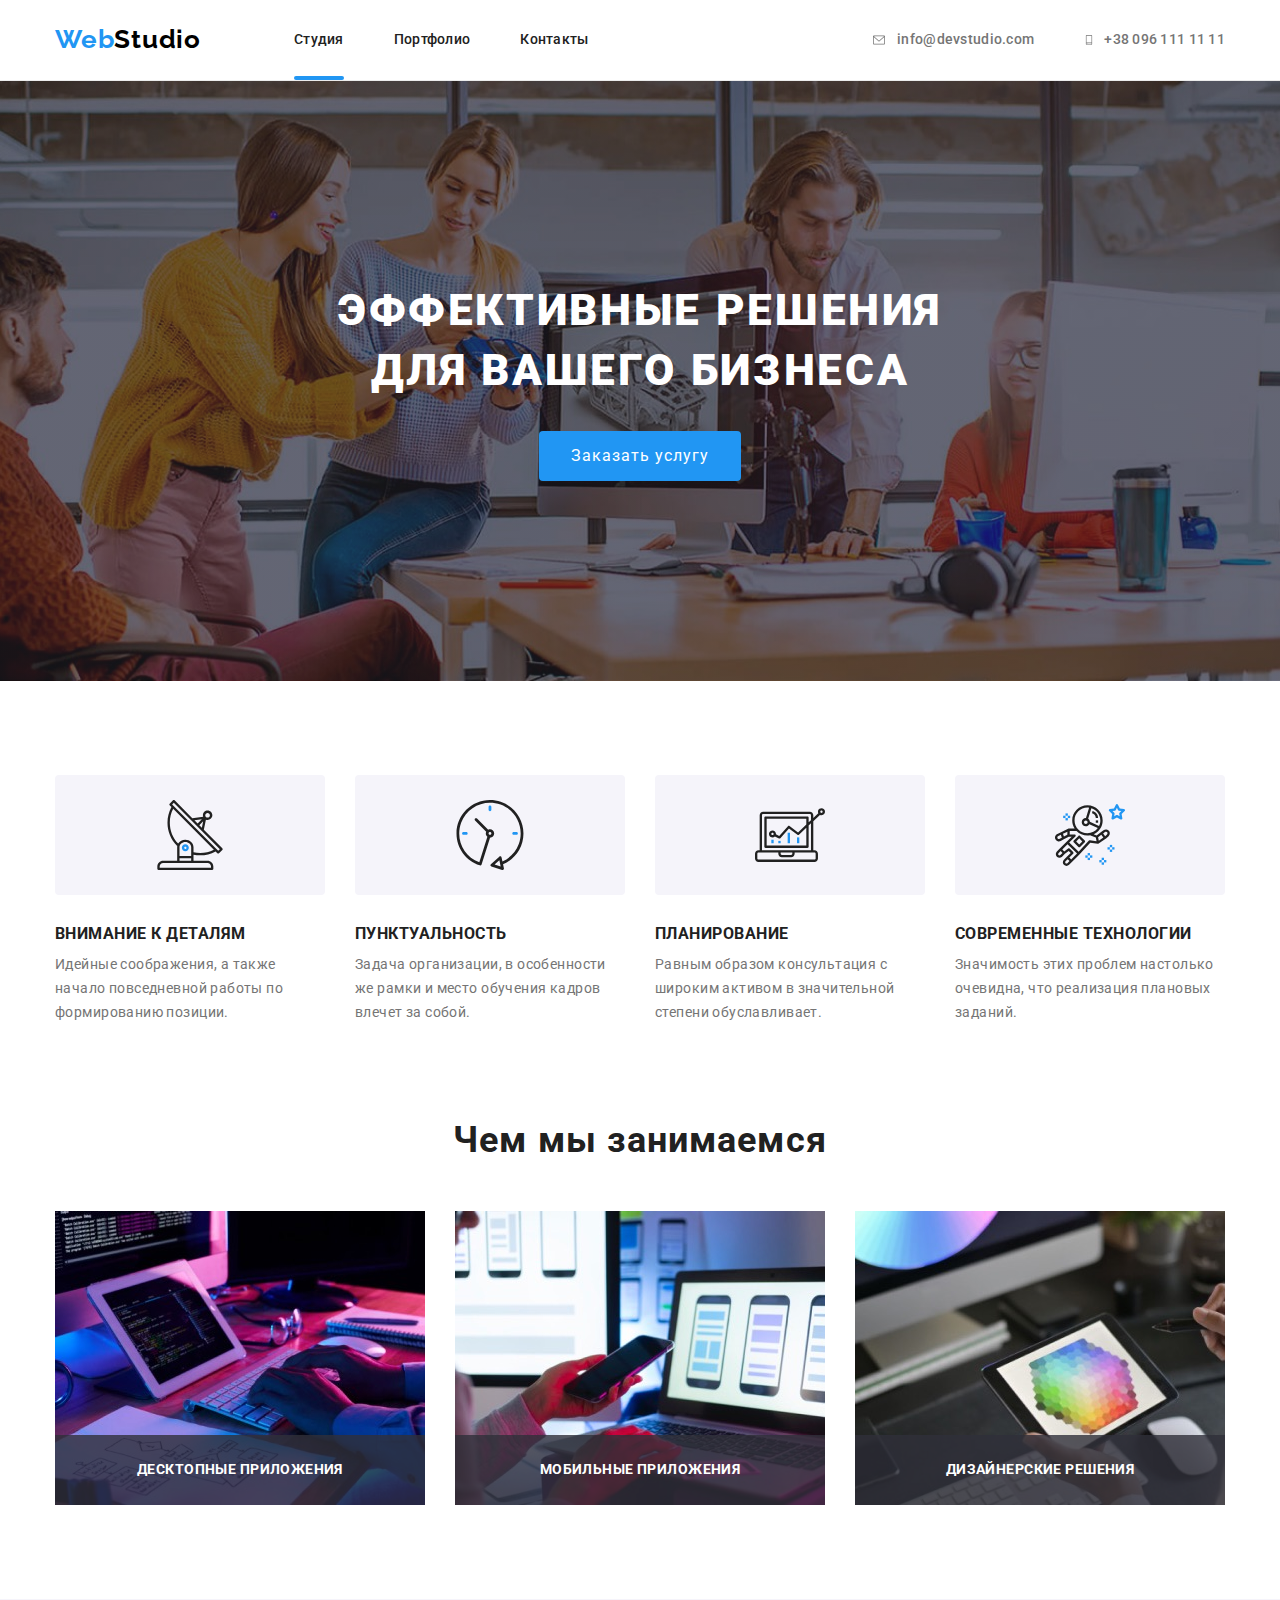
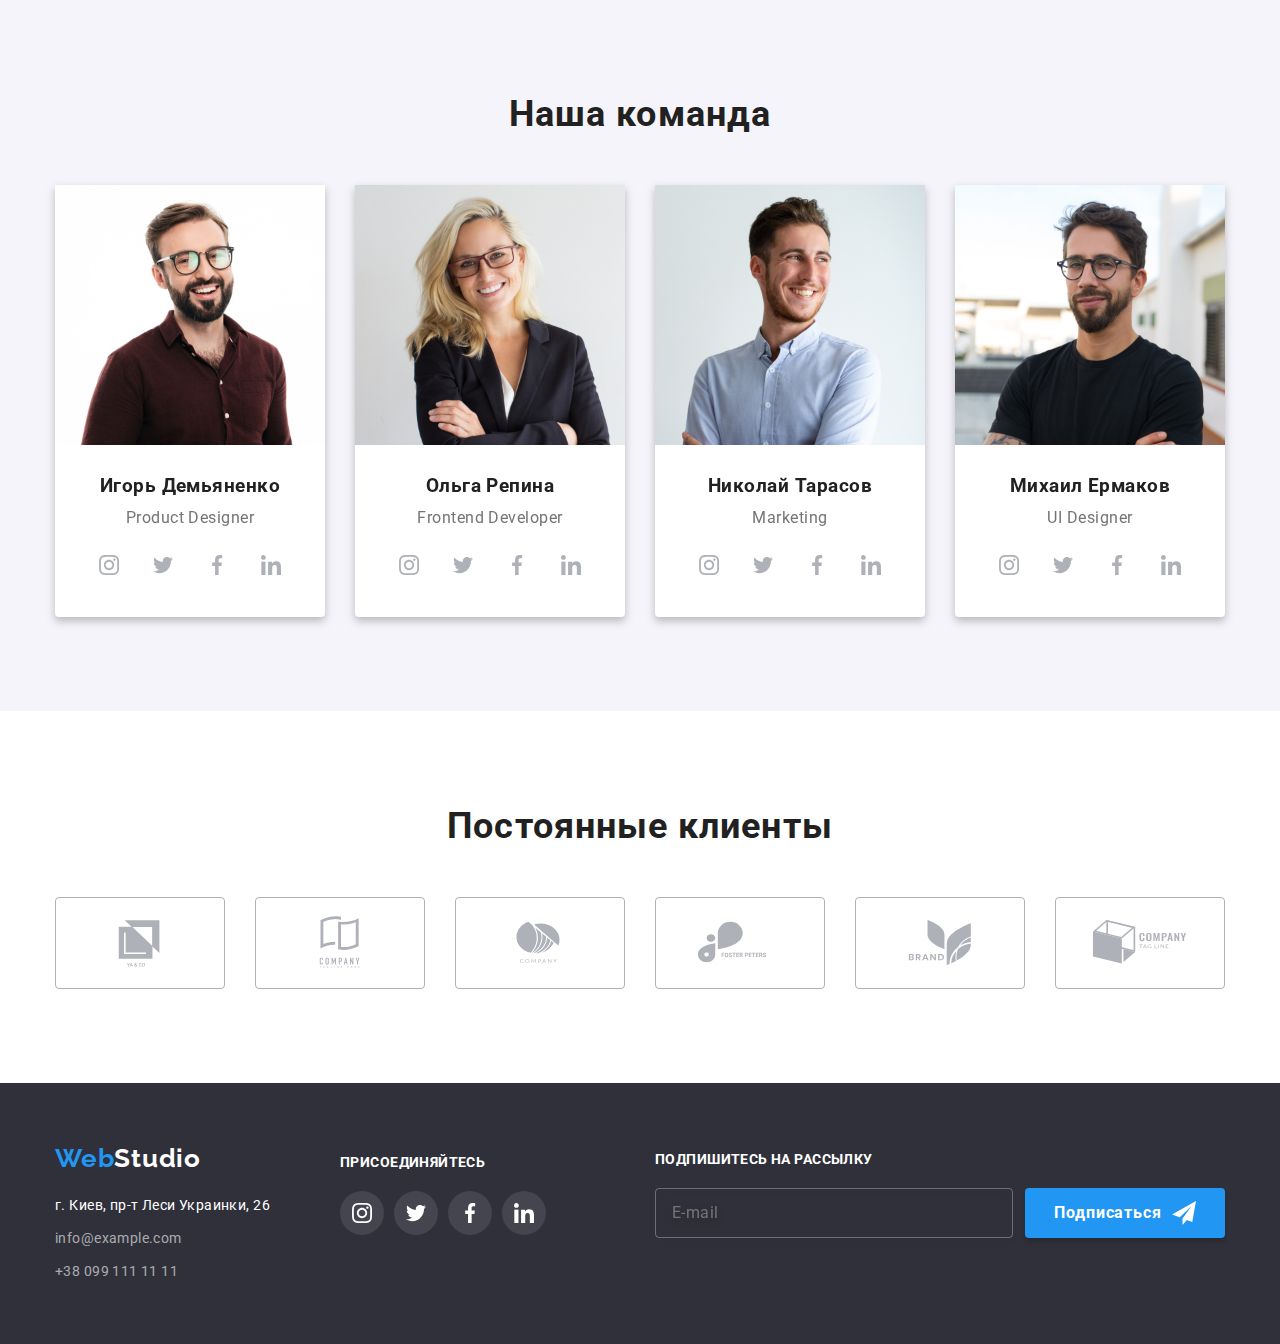
==== main.html @ 67199b49 "Duplicated pages to main" ====
<!DOCTYPE html>
<html lang="ru">
<head>
    <meta charset="UTF-8">
    <meta http-equiv="X-UA-Compatible" content="IE=edge">
    <meta name="viewport" content="width=device-width, initial-scale=1.0">
    <title>Студия WebStudio</title>
        <link rel="preconnect" href="https://fonts.googleapis.com">
        <link rel="preconnect" href="https://fonts.gstatic.com" crossorigin>
        <link href="https://fonts.googleapis.com/css2?family=Raleway:wght@700&family=Roboto:wght@400;500;700;900&display=swap"
                rel="stylesheet">
        <link rel="stylesheet" href="https://cdnjs.cloudflare.com/ajax/libs/modern-normalize/1.1.0/modern-normalize.min.css">
        <link rel="stylesheet" href="./css/main.css">
</head>

<body>


<header class="header">
        <div class="container">
                <div class="row-items">
                        <nav class="row-items">
                                <a class="logo link" href="./index.html">Web<span class="logo-studio">Studio</span></a>
                                <ul class="list row-items">
                                        <li class="header-list"><a class="header-item navigation current-page" href="./index.html">Студия</a></li>
                                        <li class="header-list"><a class="header-item navigation" href="./portfolio.html">Портфолио</a></li>
                                        <li class="header-list"><a class="header-item navigation" href="./contacts">Контакты</a></li>
                                </ul>
                        </nav>

                                <ul class="list row-items header-contacts">
                                        <li class="header-list"><a class="header-item contacts" href="mailto:info@devstudio.com"><svg width="16" height="12" class="icon header-icon">
                                                <use href="./images/icons.svg#icon-email"></use>
                                        </svg>info@devstudio.com</a></li> 
                                        <li class="header-list"><a class="header-item contacts" href="tel:+380961111111"><svg width="10" height="16" class="icon header-icon"><use href="./images/icons.svg#icon-phone"></use></svg>+38 096 111 11 11</a> </li>
                                </ul>
                </div>
        </div>
</header>


<main>

<!--Блок герой-->
        <section class="hero">
        <div class="container">
        <h1 class="hero-headline">ЭФФЕКТИВНЫЕ РЕШЕНИЯ <br> ДЛЯ ВАШЕГО БИЗНЕСА</h1>
        <button class="btn-hero" type="button" data-modal-open>Заказать услугу</button>
        </div>
        </section>


<!--Особенности-->
        <section class="section services">
                <div class="container">
                        <ul class="list row-items advantage-position">
                                <li class="advantage-list">
                                        <div class="advantage-icon"><svg width="70" height="70">
                                                <use href="./images/icons.svg#icon-benefit1"></use>
                                        </svg></div>
                                        <h3 class="advantage-title">ВНИМАНИЕ К ДЕТАЛЯМ</h3>
                                        <p>Идейные соображения, а также начало повседневной работы по формированию позиции.</p>
                                        
                                </li>
                                <li class="advantage-list">
                                        <div class="advantage-icon"><svg width="70" height="70">
                                                <use href="./images/icons.svg#icon-benefit2"></use>
                                        </svg></div>
                                        <h3 class="advantage-title">ПУНКТУАЛЬНОСТЬ</h3>
                                        <p>Задача организации, в особенности же рамки и место обучения кадров влечет за собой.</p>
                                </li>
                                <li class="advantage-list">
                                        <div class="advantage-icon"><svg width="70" height="70">
                                                <use href="./images/icons.svg#icon-benefit3"></use>
                                        </svg></div>
                                        <h3 class="advantage-title">ПЛАНИРОВАНИЕ</h3>
                                        <p>Равным образом консультация с широким активом в значительной степени обуславливает.</p>
                                </li>
                                <li class="advantage-list">
                                        <div class="advantage-icon"><svg width="70" height="70">
                                                <use href="./images/icons.svg#icon-benefit4"></use>
                                        </svg></div>
                                        <h3 class="advantage-title">СОВРЕМЕННЫЕ ТЕХНОЛОГИИ</h3>
                                        <p>Значимость этих проблем настолько очевидна, что реализация плановых заданий.</p>
                                </li>
                        </ul>
                </div>
        </section>



<!--Чем мы занимаемся-->
        <section class="section-services">
                <div class="container">
                <h2 class="section-title">Чем мы занимаемся</h2> 
                <ul class="list row-items">
                        <li class="services-list"><a href=""><img src="./images/box1.jpg" alt="Создание верстки" width="370" class="image"><p class="service-name">Десктопные приложения</p></a></li>
                        <li class="services-list"><a href=""><img src="./images/box2.jpg" alt="Разработка мобильной версии" width="370" class="image"><p class="service-name">Мобильные приложения</p></a></li>
                        <li class="services-list"><a href=""><img src="./images/box3.jpg" alt="Дизайн макетов" width="370" class="image"><p class="service-name">Дизайнерские решения</p></a></li>
                </ul>
                </div>
        </section>


<!--Наша команда-->
        <section class="section section-team">
        <div class="container">
            <h2 class="section-title">Наша команда</h2>
                <ul class="list row-items team-list">
                        <li class="team-member team-card">
                        <img src="./images/img3.jpg" alt="Фото Игорь Демьяненко" width="270" height="260" class="image">
                        <div class="team-description">
                        <h3 class="team-name">Игорь Демьяненко</h3>
                        <p lang="en" class="team-position">Product Designer</p>
                        <ul class="row-items sm-list">
                                <li class="list sm-item"><a href="" class="social-media"> <svg class="icon" width="20" height="20"><use href="./images/icons.svg#icon-instagram"></use></svg></a></li>
                                <li class="list sm-item"><a href="" class="social-media"> <svg class="icon" width="20" height="20"><use href="./images/icons.svg#icon-twitter"></use></svg></a></li>
                                <li class="list sm-item"><a href="" class="social-media"> <svg class="icon" width="20" height="20"><use href="./images/icons.svg#icon-facebook"></use></svg></a></li>
                                <li class="list sm-item"><a href="" class="social-media"> <svg class="icon" width="20" height="20"><use href="./images/icons.svg#icon-linkedin"></use></svg></a></li>
                        </ul>
                        </div>
                        </li>

                        <li class="team-member team-card">
                        <img src="./images/img2.jpg" alt="Фото Ольга Репина" width="270" height="260" class="image">
                        <div class="team-description">
                        <h3 class="team-name">Ольга Репина</h3>
                        <p lang="en" class="team-position">Frontend Developer</p>
                                                <ul class="row-items sm-list">
                                                        <li class="list sm-item"><a href="" class="social-media"> <svg class="icon" width="20" height="20">
                                                                                <use href="./images/icons.svg#icon-instagram"></use>
                                                                        </svg></a></li>
                                                        <li class="list sm-item"><a href="" class="social-media"> <svg class="icon" width="20" height="20">
                                                                                <use href="./images/icons.svg#icon-twitter"></use>
                                                                        </svg></a></li>
                                                        <li class="list sm-item"><a href="" class="social-media"> <svg class="icon" width="20" height="20">
                                                                                <use href="./images/icons.svg#icon-facebook"></use>
                                                                        </svg></a></li>
                                                        <li class="list sm-item"><a href="" class="social-media"> <svg class="icon" width="20" height="20">
                                                                                <use href="./images/icons.svg#icon-linkedin"></use>
                                                                        </svg></a></li>
                                                </ul>
                        </div>
                        </li>

                        <li class="team-member team-card">
                        <img src="./images/img1.jpg" alt="Фото Николай Тарасов" width="270" height="260" class="image">
                        <div class="team-description">
                        <h3 class="team-name">Николай Тарасов</h3>
                        <p lang="en" class="team-position">Marketing</p>
                        <ul class="row-items sm-list">
                                <li class="list sm-item"><a href="" class="social-media"> <svg class="icon" width="20" height="20"><use href="./images/icons.svg#icon-instagram"></use></svg></a></li>
                                <li class="list sm-item"><a href="" class="social-media"> <svg class="icon" width="20" height="20"><use href="./images/icons.svg#icon-twitter"></use></svg></a></li>
                                <li class="list sm-item"><a href="" class="social-media"> <svg class="icon" width="20" height="20"><use href="./images/icons.svg#icon-facebook"></use></svg></a></li>
                                <li class="list sm-item"><a href="" class="social-media"> <svg class="icon" width="20" height="20"><use href="./images/icons.svg#icon-linkedin"></use></svg></a></li>
                        </ul>
                        </div>
                        </li>
                        
                        <li class="team-member team-card">
                        <img src="./images/img.jpg" alt="Фото Михаил Ермаков" width="270" height="260" class="image">
                        <div class="team-description">
                        <h3 class="team-name">Михаил Ермаков</h3>
                        <p lang="en" class="team-position">UI Designer</p>
                                <ul class="row-items sm-list">
                                <li class="list sm-item"><a href="" class="social-media"> <svg class="icon" width="20" height="20"><use href="./images/icons.svg#icon-instagram"></use></svg></a></li>
                                <li class="list sm-item"><a href="" class="social-media"> <svg class="icon" width="20" height="20"><use href="./images/icons.svg#icon-twitter"></use></svg></a></li>
                                <li class="list sm-item"><a href="" class="social-media"> <svg class="icon" width="20" height="20"><use href="./images/icons.svg#icon-facebook"></use></svg></a></li>
                                <li class="list sm-item"><a href="" class="social-media"> <svg class="icon" width="20" height="20"><use href="./images/icons.svg#icon-linkedin"></use></svg></a></li>
                        </ul>
                        </div>
                        </li>
                </ul>
        </div>
        </section>

        <!--Клиенты-->
        <section class="section">
                <div class="container">
                        <h2 class="section-title">Постоянные клиенты</h2>
                        <ul class="list row-items">
                                <li class="clients-margins"><a href="" class="client-list"><svg width="106" height="60" class="icon"><use href="./images/icons.svg#icon-client1"></use></svg></a></li>
                                <li class="clients-margins"><a href="" class="client-list"><svg width="106" height="60" class="icon"><use href="./images/icons.svg#icon-client2"></use></svg></a></li>
                                <li class="clients-margins"><a href="" class="client-list"><svg width="106" height="60" class="icon"><use href="./images/icons.svg#icon-client3"></use></svg></a></li>
                                <li class="clients-margins"><a href="" class="client-list"><svg width="106" height="60" class="icon"><use href="./images/icons.svg#icon-client4"></use></svg></a></li>
                                <li class="clients-margins"><a href="" class="client-list"><svg width="106" height="60" class="icon"><use href="./images/icons.svg#icon-client5"></use></svg></a></li>
                                <li class="clients-margins"><a href="" class="client-list"><svg width="106" height="60" class="icon"><use href="./images/icons.svg#icon-client6"></use></svg></a></li>
                        </ul>

        </section>

</main>


        <footer class="footer">
                <div class="container row-items-footer">
                        <div>
                        <a class="logo-footer link" href="./index.html">Web<span class="studio-footer">Studio</span></a>
                        <address>
                                <ul class="list">
                                        <li class="footer-list"><a class="address-street" href="https://goo.gl/maps/aRRkFb3PzJFJw8Fk9" target="_blank">г. Киев, пр-т Леси Украинки, 26</a></li>
                                        <li class="footer-list"><a class="address-contacts link" href="mailto:info@devstudio.com">info@example.com</a></li>
                                        <li class="footer-list"><a class="address-contacts link" href="tel:+380961111111">+38 099 111 11 11</a></li>
                                </ul>
                        </address>
                        </div>
                
                        <div class="studio-social-media">
                                <h3 class="call-to-action">присоединяйтесь</h3>
                                        <ul class="row-items sm-list">
                                                <li class="list sm-item"><a href="" class="social-media-footer"> <svg class="icon" width="20" height="20">
                                                                        <use href="./images/icons.svg#icon-instagram"></use>
                                                                </svg></a></li>
                                                <li class="list sm-item"><a href="" class="social-media-footer"> <svg class="icon" width="20" height="20">
                                                                        <use href="./images/icons.svg#icon-twitter"></use>
                                                                </svg></a></li>
                                                <li class="list sm-item"><a href="" class="social-media-footer"> <svg class="icon" width="20" height="20">
                                                                        <use href="./images/icons.svg#icon-facebook"></use>
                                                                </svg></a></li>
                                                <li class="list sm-item"><a href="" class="social-media-footer"> <svg class="icon" width="20" height="20">
                                                                        <use href="./images/icons.svg#icon-linkedin"></use>
                                                                </svg></a></li>
                                        </ul>
                        </div>
                        
                        <div class="footer-list footer-input">
                                <label for="subscribtion" class="call-to-action">Подпишитесь на рассылку</label>
                                        <div class="row-items">
                                                <form class="footer-form">
                                                <input type="email" name="subscription" class="email-input" placeholder="E-mail">
                                                <button type="submit" class="btn-submission">Подписаться<svg width="24" height="24" class="btn-icon"><use href="./images/icons.svg#icon-send"></use></svg></button>
                                                </form>
                                        </div>
                        </div>
                </div>
        </footer>
        <div class="backdrop is-hidden" data-modal>
                <div class="modal">
                        <button type="button" class="close-btn" data-modal-close><svg width="11" height="11" class="cross"><use href="./images/icons.svg#icon-cross"></use></svg></button>
                        <p class="form-label">Оставьте свои данные, мы вам перезвоним</p>
                        <form action="">
                                
                                <div class="input-wrap">
                                        <label for="name">Имя</label>
                                        <input type="text" name="name" maxlength="20" class="input-layout">
                                        <svg width="18" height="18" class="input-icon">
                                        <use href="./images/icons.svg#icon-profile"></use>
                                        </svg>
                                </div>
                                
                                <div class="input-wrap">
                                        <label for="tel">Телефон</label>
                                        <input type="tel" name="tel" class="input-layout">
                                        <svg width="18" height="18" class="input-icon">
                                        <use href="./images/icons.svg#icon-tel"></use>
                                        </svg>
                                </div>

                                
                                <div class="input-wrap">
                                        <label for="email">Почта</label>
                                        <input type="email" name="email" class="input-layout">
                                        <svg width="18" height="18" class="input-icon">
                                        <use href="./images/icons.svg#icon-email-form"></use>
                                        </svg>
                                </div>
                                <div class="textarea-position">
                                <label for="comment">Комментарий</label>
                                <textarea name="comment" id="" placeholder="Введите текст" class="textarea-layout"></textarea>
                                </div>
                                <input type="checkbox" name="policy" id="policy" class="input-check hidden">
                                <label for="policy" class="policy-text"><span class="policy-check"><svg width="11" height="8">
                                        <use href="./images/icons.svg#icon-confirm"></use>
                                </svg></span> Соглашаюсь с рассылкой и принимаю <a href="" class="policy-link">Условия договора</a></label>
                                <button type="submit" class="btn-submission btn-margins">Отправить</button>
                        </form>
                
                </div>
        </div>

<script src="./js/modal.js"></script>
</body>
</html>
---- css/main.css ----
:root {
    --brand-color: #2196f3;
    --text-main: #757575;
    --section-background: #2f303a;
    --section-extra: #f5f4fa;
    --text-important: #212121;
    --brand-header: #000000;
    --elements-white: #ffffff;
    --icon-default: #afb1b8;
  }
  
  h1,
  h2,
  h3,
  h4,
  h5,
  h6,
  ul,
  p {
    margin: 0;
    padding: 0;
  }
  
  body {
    font-family: "Roboto", "Helvetica Neue", "Verdana", "Tahoma", sans-serif;
    color: var(--text-main);
    font-size: 14px;
    line-height: 1.71;
    letter-spacing: 0.03em;
    background: var(--elements-white);
  }
  
  .container {
    max-width: 1200px;
    margin-left: auto;
    margin-right: auto;
    padding-left: 15px;
    padding-right: 15px;
  }
  
  .link {
    display: block;
    text-decoration: none;
    transition-property: box-shadow;
    transition-duration: 250ms;
    transition-timing-function: cubic-bezier(0.4, 0, 0.2, 1);
  }
  
  .list {
    list-style: none;
  }
  
  .row-items {
    display: flex;
    flex-wrap: wrap;
    align-items: center;
  }
  
  .section {
    padding-top: 94px;
    padding-bottom: 94px;
  }
  
  /* header */
  
  .header {
    border-bottom: #ececec solid 1px;
  }
  
  .header-contacts {
    margin-left: auto;
  }
  
  .contacts-icon {
    display: flex;
    background-color: #2196f3;
    align-items: center;
    justify-content: center;
  }
  
  /*logo*/
  
  .logo {
    font-family: "Raleway";
    font-weight: 700;
    font-size: 26px;
    line-height: 1.2;
    letter-spacing: 0.03em;
    color: var(--brand-color);
  }
  
  .logo-studio {
    color: var(--brand-header);
  }
  
  /*header navigation*/
  
  .header-list {
    margin-right: 50px;
  }
  
  .header-list:last-child {
    margin-right: 0px;
  }
  
  .header-list:first-child {
    margin-left: 93px;
  }
  
  .header-item {
    padding-top: 32px;
    padding-bottom: 32px;
    display: flex;
    align-items: center;
    justify-content: center;
    font-weight: 500;
    line-height: 1.14;
    letter-spacing: 0.02em;
    text-decoration: none;
    position: relative;
    transition-property: color;
    transition-duration: 250ms;
    transition-timing-function: cubic-bezier(0.4, 0, 0.2, 1);
  }
  
  .current-page::after {
    content: "";
    width: 100%;
    height: 4px;
    background-color: var(--brand-color);
    border-radius: 2px;
    position: absolute;
    bottom: 0;
  }
  
  .header-icon {
    margin-right: 10px;
  }
  
  .navigation {
    color: var(--text-important);
  }
  
  .contacts {
    color: var(--text-main);
  }
  
  .header-item:hover,
  .header-item:focus,
  .address-street:focus,
  .address-street:hover,
  .address-contacts:focus,
  .address-contacts:hover {
    color: var(--brand-color);
  }
  
  /* hero */
  
  .hero {
    padding-top: 200px;
    padding-bottom: 200px;
    background: var(--section-background);
    background-image: linear-gradient(
        rgba(47, 48, 58, 0.4),
        rgba(47, 48, 58, 0.4)
      ),
      url(../images/hero-background.jpg);
    background-repeat: no-repeat;
    background-position: center;
    background-size: cover;
  }
  
  .hero-headline {
    font-weight: 900;
    font-size: 44px;
    line-height: 1.36;
    letter-spacing: 0.06em;
    text-transform: uppercase;
    color: var(--elements-white);
    text-align: center;
  }
  
  .btn-hero {
    display: block;
  
    margin-top: 30px;
    margin-left: auto;
    margin-right: auto;
    padding: 10px 32px;
  
    font-family: inherit;
    font-weight: 700px;
    font-size: 16px;
    line-height: 1.87;
    letter-spacing: 0.06em;
    color: var(--elements-white);
    background: var(--brand-color);
    border: transparent;
    border-radius: 4px;
    cursor: pointer;
  }
  
  /*section 1 */
  
  .advantage-title {
    margin-bottom: 10px;
  
    font-weight: 700px;
    line-height: 1.14;
    letter-spacing: 0.03em;
    text-transform: uppercase;
    color: var(--text-important);
  }
  
  .advantage-list {
    max-width: 270px;
    margin-right: 30px;
  }
  
  .advantage-list:last-child {
    margin-right: 0;
  }
  
  .advantage-icon {
    display: flex;
    margin-bottom: 30px;
    align-items: center;
    justify-content: center;
    width: 270px;
    height: 120px;
    background-color: var(--section-extra);
    border-radius: 4px;
  }
  
  /*sections services & team */
  
  .section-services {
    padding-bottom: 94px;
  }
  
  .section-title {
    margin-bottom: 50px;
  
    font-weight: 700px;
    font-size: 36px;
    line-height: 1.17;
    text-align: center;
    letter-spacing: 0.03em;
    color: var(--text-important);
  }
  
  .services-list {
    margin-right: 30px;
    position: relative;
  }
  
  .services-list:last-child {
    margin-right: 0;
  }
  
  .section-team {
    background: var(--section-extra);
  }
  
  .team-card {
    max-width: 270px;
    background: var(--elements-white);
    padding-bottom: 30px;
    border-radius: 0px 0px 4px 4px;
  
    filter: drop-shadow(0px 4px 4px rgba(0, 0, 0, 0.25));
  }
  
  .team-list {
    font-size: 16px;
    line-height: 1.19;
    text-align: center;
    letter-spacing: 0.03em;
  }
  
  .team-member {
    margin-right: 30px;
  }
  
  .team-member:last-child {
    margin-right: 0;
  }
  
  .team-name {
    margin-bottom: 10px;
  
    font-weight: 500px;
    color: var(--text-important);
  }
  
  .team-description {
    padding-top: 30px;
  }
  
  .team-position {
    margin-bottom: 16px;
  }
  
  .sm-list {
    display: flex;
    justify-content: center;
  }
  
  .sm-item {
    margin-right: 10px;
  }
  
  .sm-item:last-child {
    margin-right: 0;
  }
  
  .social-media {
    display: flex;
    width: 44px;
    height: 44px;
    background-color: transparent;
    border-radius: 50%;
    align-items: center;
    justify-content: center;
    color: var(--icon-default);
    transition-property: background-color;
    transition-duration: 250ms;
    transition-timing-function: cubic-bezier(0.4, 0, 0.2, 1);
  }
  
  .social-media-footer {
    display: flex;
    width: 44px;
    height: 44px;
    background-color: rgba(255, 255, 255, 0.1);
    border-radius: 50%;
    align-items: center;
    justify-content: center;
    color: var(--elements-white);
    transition-property: background-color;
    transition-duration: 250ms;
    transition-timing-function: cubic-bezier(0.4, 0, 0.2, 1);
  }
  
  .icon {
    fill: currentColor;
  }
  
  .social-media:hover,
  .social-media:focus,
  .social-media-footer:hover,
  .social-media-footer:focus {
    background: var(--brand-color);
    color: var(--elements-white);
  }
  
  .clients-margins {
    margin-right: 30px;
  }
  
  .client-list {
    display: flex;
    align-items: center;
    justify-content: center;
    width: 170px;
    height: 92px;
    color: var(--icon-default);
    background-color: var(--elements-white);
    border: 1px solid var(--icon-default);
    box-sizing: border-box;
    border-radius: 4px;
    transition-property: color border filter;
    transition-duration: 250ms;
    transition-timing-function: cubic-bezier(0.4, 0, 0.2, 1);
  }
  
  .clients-margins:last-child {
    margin-right: 0;
  }
  
  .client-list:hover,
  .client-list:focus {
    color: var(--brand-color);
    border: 1px solid var(--brand-color);
    filter: drop-shadow(0px 4px 4px rgba(0, 0, 0, 0.25));
  }
  
  /*address*/
  
  .footer {
    background: var(--section-background);
    padding-top: 60px;
    padding-bottom: 60px;
  }
  
  .logo-footer {
    margin-bottom: 20px;
  
    font-family: "Raleway";
    font-weight: 700;
    font-size: 26px;
    line-height: 1.2;
    letter-spacing: 0.03em;
    color: var(--brand-color);
  
    margin-bottom: 20px;
  }
  
  .studio-footer {
    color: var(--elements-white);
  }
  
  .footer-list {
    margin-top: 9px;
  }
  
  .footer-list:first-child {
    margin-top: 0;
  }
  
  .address-street {
    color: var(--elements-white);
    line-height: 1.71;
    letter-spacing: 0.03em;
    text-decoration: inherit;
    font-style: normal;
    transition-property: color;
    transition-duration: 250ms;
    transition-timing-function: cubic-bezier(0.4, 0, 0.2, 1);
  }
  
  .address-contacts {
    line-height: 1.71;
    letter-spacing: 0.03em;
    color: rgba(255, 255, 255, 0.6);
    font-style: normal;
    transition-property: color;
    transition-duration: 250ms;
    transition-timing-function: cubic-bezier(0.4, 0, 0.2, 1);
  }
  
  .call-to-action {
    font-weight: bold;
    font-size: 14px;
    line-height: 1.14;
    letter-spacing: 0.03em;
    text-transform: uppercase;
    color: #ffffff;
    margin-bottom: 20px;
    display: block;
  }
  
  .studio-social-media {
    margin-left: 70px;
    margin-top: 12px;
  }
  
  .row-items-footer {
    display: flex;
    align-items: flex-start;
  }
  
  .footer-form {
    display: flex;
  }
  
  .footer-input {
    margin-left: auto;
  }
  
  .email-input {
    display: inline-block;
    width: 358px;
    height: 50px;
    margin-right: 12px;
  
    background-color: transparent;
    border: 1px solid rgba(255, 255, 255, 0.3);
    box-sizing: border-box;
    filter: drop-shadow(0px 4px 4px rgba(0, 0, 0, 0.15));
    border-radius: 4px;
    padding-top: 15px;
    padding-bottom: 15px;
    padding-left: 16px;
    font-size: 16px;
    line-height: 1.25;
    letter-spacing: 0.03em;
    color: rgba(255, 255, 255, 0.6);
    outline: none;
  }
  
  .btn-submission {
    display: flex;
    align-items: center;
    justify-content: center;
    width: 200px;
    height: 50px;
  
    font-family: inherit;
    font-weight: 700;
    font-size: 16px;
    line-height: 1.87;
    letter-spacing: 0.06em;
    color: var(--elements-white);
    background: var(--brand-color);
    border: transparent;
    border-radius: 4px;
    cursor: pointer;
    box-shadow: 0px 4px 4px rgba(0, 0, 0, 0.15);
  }
  
  .btn-icon {
    margin-left: 10px;
  }
  
  /*portfolio page*/
  
  .hidden {
    position: absolute;
    clip: rect(0 0 0 0);
    width: 1px;
    height: 1px;
    margin: -1px;
    border: 0;
    padding: 0;
    overflow: hidden;
  }
  
  /*filters*/
  
  .filter {
    padding: 6px 22px;
  
    font-weight: 500;
    font-size: 16px;
    line-height: 1.62;
    text-align: center;
    letter-spacing: 0.03em;
    color: var(--text-important);
    background: var(--section-extra);
    cursor: pointer;
    border: transparent;
    border-radius: 4px;
  
    transition-property: background-color color;
    transition-duration: 250ms;
    transition-timing-function: cubic-bezier(0.4, 0, 0.2, 1);
  }
  
  .filter:hover,
  .filter:focus {
    color: var(--elements-white);
    background: var(--brand-color);
    box-shadow: 0px 3px 1px rgba(0, 0, 0, 0.1), 0px 1px 2px rgba(0, 0, 0, 0.08),
      0px 2px 2px rgba(0, 0, 0, 0.12);
    transition-property: box-shadow;
    transition-duration: 250ms;
    transition-timing-function: cubic-bezier(0.4, 0, 0.2, 1);
  }
  
  .filter-list {
    margin-right: 6px;
  }
  
  .filter-list:last-child {
    margin-right: 0;
  }
  
  .filter-position {
    justify-content: center;
    margin-bottom: 34px;
  }
  
  /*projects list*/
  
  .project-card {
    width: 370px;
    margin-right: 30px;
    margin-top: 30px;
  }
  
  .shadow-effect-portfolio:hover,
  .shadow-effect-portfolio:focus {
    box-shadow: 0px 1px 1px rgba(0, 0, 0, 0.12), 0px 4px 4px rgba(0, 0, 0, 0.06),
      1px 4px 6px rgba(0, 0, 0, 0.16);
  }
  
  .link:hover .project-brief,
  .link:focus .project-brief {
    transform: translateY(0);
    transition-property: transform;
    transition-duration: 250ms;
    transition-timing-function: cubic-bezier(0.4, 0, 0.2, 1);
  }
  
  .project-card:nth-child(-n + 3) {
    margin-top: 0;
  }
  
  .project-card:nth-child(3n + 0) {
    margin-right: 0;
  }
  
  .image {
    display: block;
    max-width: 100%;
    height: auto;
  }
  
  .brief-position {
    position: relative;
    overflow: hidden;
  }
  
  .project-brief {
    position: absolute;
    width: 100%;
    height: 100%;
    top: 0;
    padding: 63px 24px;
    transform: translateY(101%);
  
    font-size: 18px;
    line-height: 1.56;
    letter-spacing: 0.03em;
    color: var(--elements-white);
    background-color: rgba(33, 150, 243, 0.9);
  }
  
  .service-name {
    position: absolute;
    bottom: 0;
    width: 100%;
    min-height: 70px;
    background-color: rgba(47, 48, 58, 0.8);
    overflow: auto;
    color: var(--elements-white);
    font-weight: 700;
    line-height: 1.14;
    letter-spacing: 0.03em;
    text-transform: uppercase;
    display: flex;
    justify-content: center;
    align-items: center;
  }
  
  .project-text {
    padding: 20px 24px;
  
    background: var(--elements-white);
    border: #eeeeee 1px solid;
  }
  
  .project-name {
    font-weight: 700;
    font-size: 18px;
    line-height: 2;
    letter-spacing: 0.06em;
    color: var(--text-important);
  }
  
  .project-definition {
    font-size: 16px;
    line-height: 1.87;
    letter-spacing: 0.03em;
    color: var(--text-main);
  }
  
  /* модальное окно */
  
  .backdrop {
    position: fixed;
    top: 0;
    background-color: rgba(0, 0, 0, 0.2);
    width: 100vw;
    height: 100vh;
    display: flex;
    align-items: center;
    justify-content: center;
    transition-property: opacity visibility;
    transition-duration: 250ms;
    transition-timing-function: cubic-bezier(0.4, 0, 0.2, 1);
  }
  
  .modal {
    background-color: var(--elements-white);
    padding: 40px;
    width: 528px;
    min-height: 521px;
    box-shadow: 0px 1px 3px rgba(0, 0, 0, 0.12), 0px 1px 1px rgba(0, 0, 0, 0.14),
      0px 2px 1px rgba(0, 0, 0, 0.2);
    border-radius: 4px;
    position: relative;
    transform: translateY(0);
    transition-property: transform;
    transition-duration: 250ms;
    transition-timing-function: cubic-bezier(0.4, 0, 0.2, 1);
  }
  
  .backdrop.is-hidden .modal {
    transform: translateY(100%);
    transition-property: transform;
    transition-duration: 250ms;
    transition-timing-function: cubic-bezier(0.4, 0, 0.2, 1);
  }
  
  .close-btn {
    position: absolute;
    top: 8px;
    right: 8px;
    width: 30px;
    height: 30px;
    border-radius: 50%;
    background: var(--elements-white);
    border: 1px solid rgba(0, 0, 0, 0.1);
    box-sizing: border-box;
    display: flex;
    align-items: center;
    justify-content: center;
    cursor: pointer;
  }
  
  .close-btn:focus .cross,
  .close-btn:hover .cross {
    fill: var(--brand-color);
    transition-property: fill;
    transition-duration: 250ms;
    transition-timing-function: cubic-bezier(0.4, 0, 0.2, 1);
  }
  
  .is-hidden {
    visibility: hidden;
    opacity: 0;
    pointer-events: none;
  }
  
  /* форма */
  
  .form-label {
    margin-bottom: 12px;
  
    font-weight: 700;
    font-size: 20px;
    line-height: 1.15;
    text-align: center;
    letter-spacing: 0.03em;
  
    color: #212121;
  }
  
  .input-wrap {
    position: relative;
    margin-bottom: 10px;
  }
  
  .input-icon {
    position: absolute;
    top: 76%;
    left: 15px;
    transform: translateY(-76%);
  }
  
  .input-layout {
    display: block;
    margin-left: auto;
    margin-right: auto;
    padding: 12px 42px;
  
    width: 100%;
    height: 40px;
    border: 1px solid rgba(33, 33, 33, 0.2);
    box-sizing: border-box;
    border-radius: 4px;
    outline: none;
    transition-property: border-color;
    transition-duration: 250ms;
    transition-timing-function: cubic-bezier(0.4, 0, 0.2, 1);
  }
  
  .btn-margins {
    margin-left: auto;
    margin-right: auto;
    margin-top: 30px;
  }
  
  .textarea-position {
    margin-left: auto;
    margin-right: auto;
    margin-bottom: 20px;
  }
  
  .textarea-layout {
    display: block;
  
    padding: 12px 16px;
  
    width: 100%;
    height: 120px;
    border: 1px solid rgba(33, 33, 33, 0.2);
    box-sizing: border-box;
    border-radius: 4px;
    outline: none;
    resize: none;
    transition-property: border-color;
    transition-duration: 250ms;
    transition-timing-function: cubic-bezier(0.4, 0, 0.2, 1);
  }
  
  .input-layout:focus,
  .textarea-layout:focus {
    border-color: var(--brand-color);
  }
  
  .input-layout:focus + .input-icon {
    fill: var(--brand-color);
    transition-property: fill;
    transition-duration: 250ms;
    transition-timing-function: cubic-bezier(0.4, 0, 0.2, 1);
  }
  
  .textarea-layout::placeholder {
    color: rgba(117, 117, 117, 0.5);
  }
  
  .policy-text {
    display: flex;
    align-items: center;
    justify-content: center;
    color: var(--text-main);
    font-size: 14px;
    line-height: 1.71;
    letter-spacing: 0.03em;
  }
  
  .policy-link {
    display: inline-block;
    text-decoration: none;
    color: var(--brand-color);
    margin-left: 4px;
    position: relative;
  }
  
  .policy-link::after {
    content: "";
    display: block;
    width: 100%;
    height: 1px;
    background-color: var(--brand-color);
    position: absolute;
    left: 0;
    bottom: 6px;
  }
  
  .policy-check {
    display: flex;
    align-items: center;
    justify-content: center;
    width: 16px;
    height: 15px;
    border: solid #212121 2px;
    border-radius: 2px;
    background-color: var(--elements-white);
    margin-right: 8.38px;
  }
  
  .input-check:checked + .policy-text .policy-check {
    background-color: var(--brand-color);
    border: none;
  }
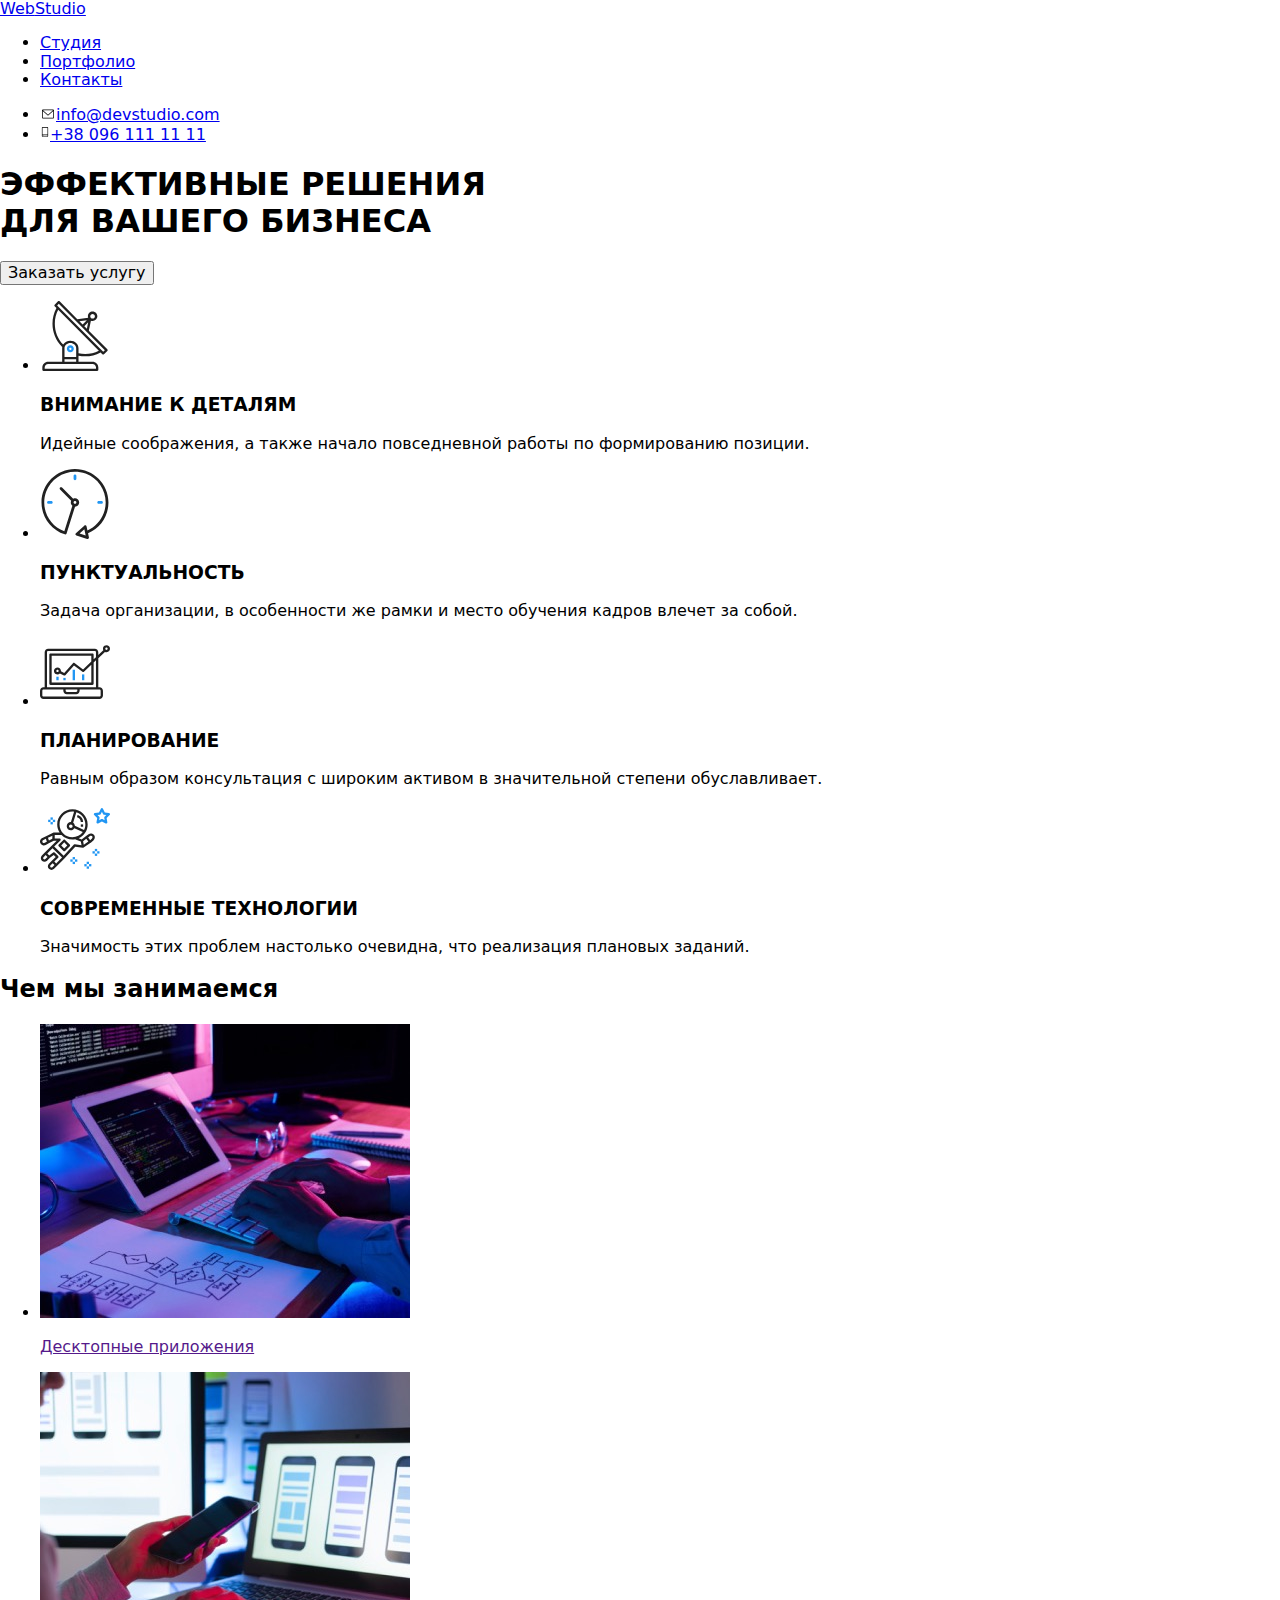
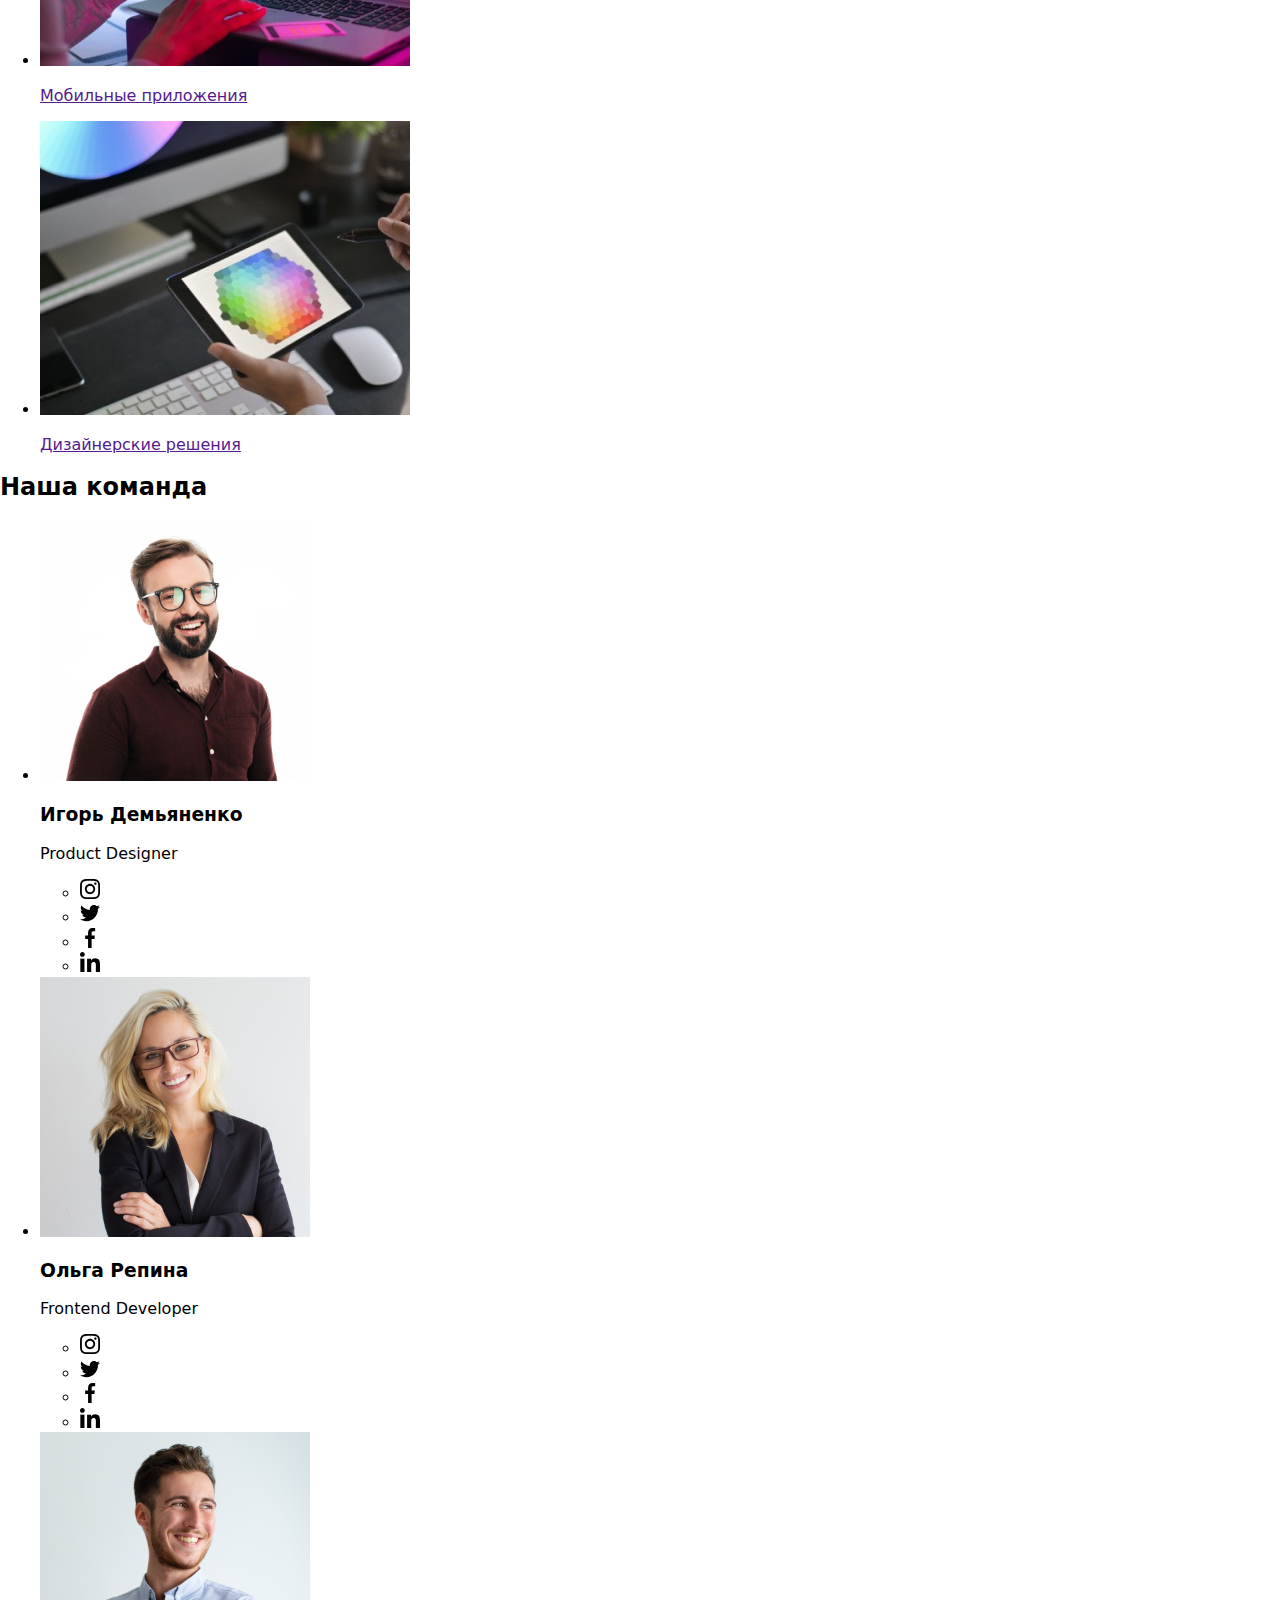
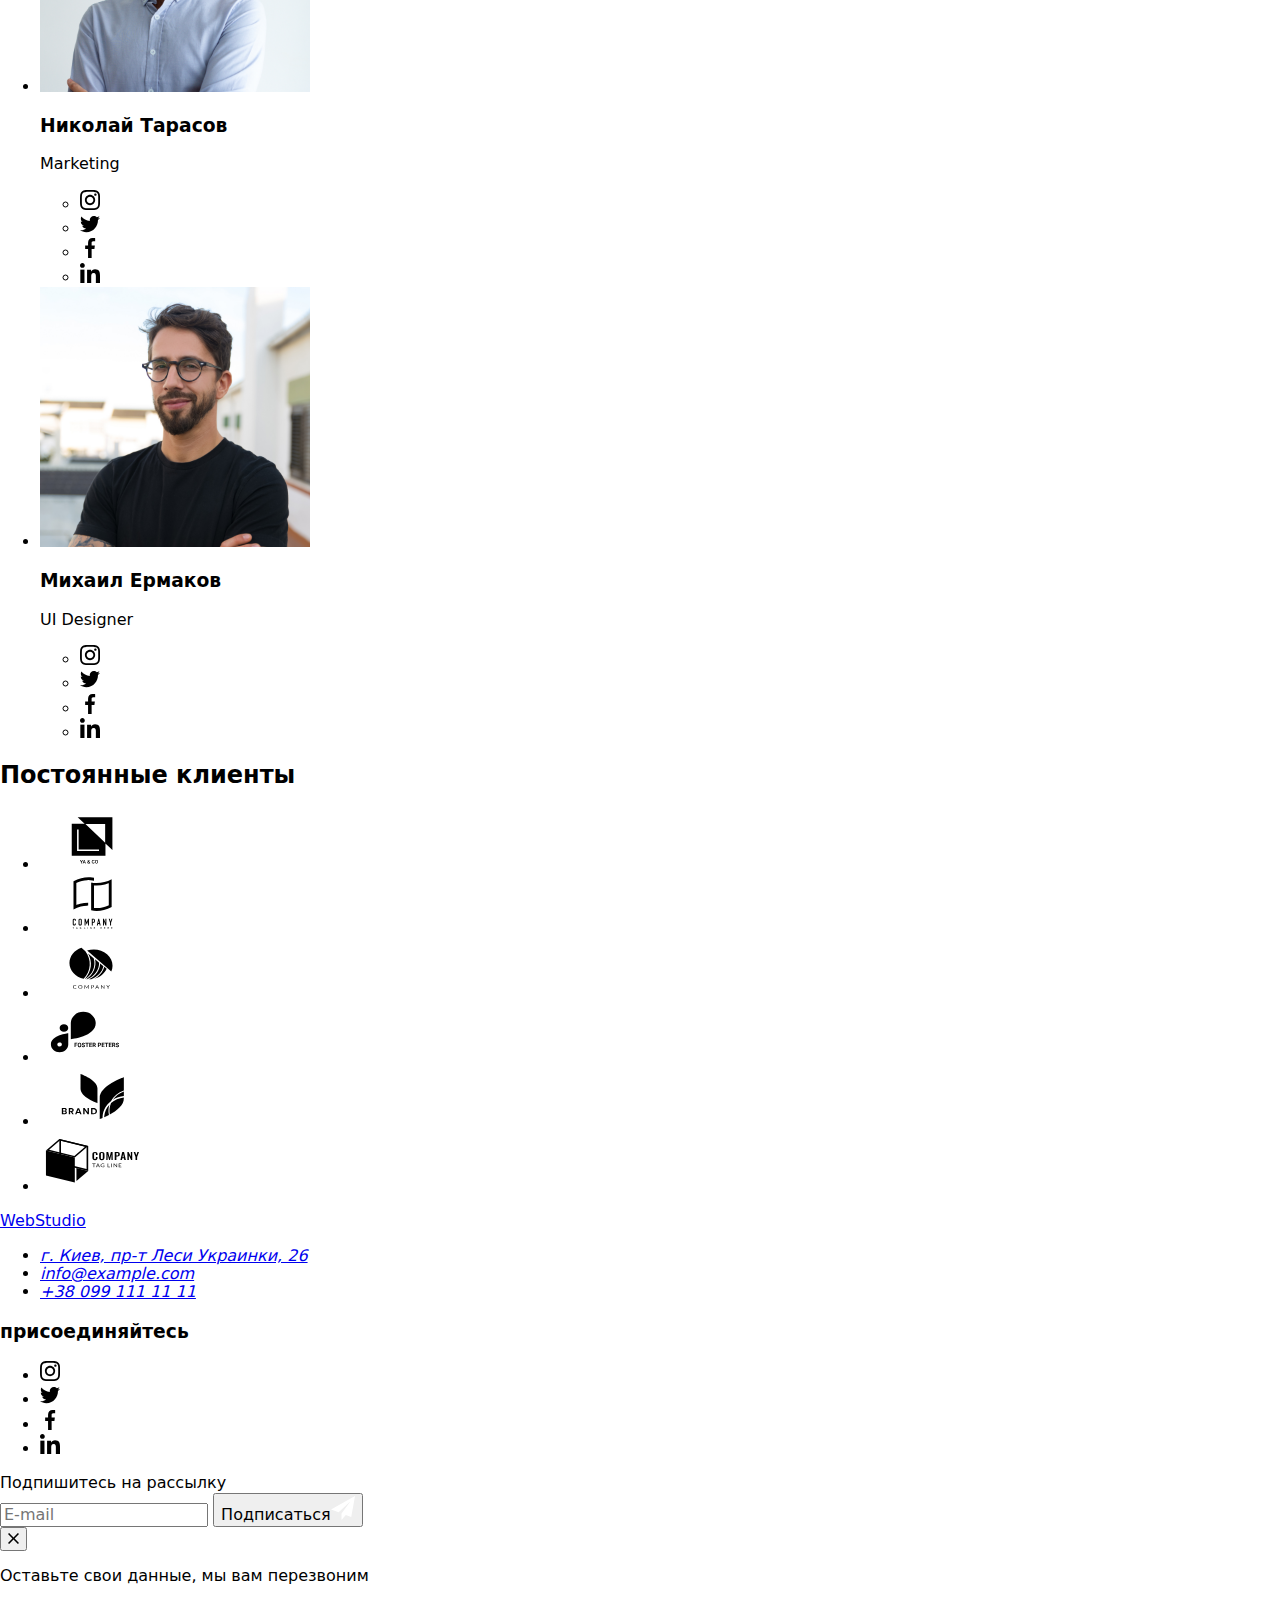
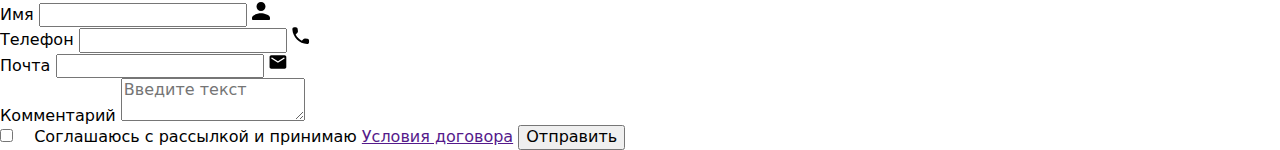
==== commit a40d495f: "Created Sass" ====
--- a/main.html
+++ b/main.html
@@ -18,21 +18,21 @@
 
 <header class="header">
         <div class="container">
-                <div class="row-items">
-                        <nav class="row-items">
-                                <a class="logo link" href="./index.html">Web<span class="logo-studio">Studio</span></a>
-                                <ul class="list row-items">
-                                        <li class="header-list"><a class="header-item navigation current-page" href="./index.html">Студия</a></li>
-                                        <li class="header-list"><a class="header-item navigation" href="./portfolio.html">Портфолио</a></li>
-                                        <li class="header-list"><a class="header-item navigation" href="./contacts">Контакты</a></li>
+                <div class="header__content">
+                        <nav class="navigation__content">
+                                <a class="logo" href="./index.html">Web<span class="logo__supportive-text">Studio</span></a>
+                                <ul class="menu header__menu">
+                                        <li class="menu__menu-item"><a class="menu__menu-link menu__menu-link--active" href="./index.html">Студия</a></li>
+                                        <li class="menu__menu-item"><a class="menu__menu-link" href="./portfolio.html">Портфолио</a></li>
+                                        <li class="menu__menu-item"><a class="menu__menu-link" href="./contacts">Контакты</a></li>
                                 </ul>
                         </nav>
 
-                                <ul class="list row-items header-contacts">
-                                        <li class="header-list"><a class="header-item contacts" href="mailto:info@devstudio.com"><svg width="16" height="12" class="icon header-icon">
+                                <ul class="contacts header__contacts">
+                                        <li class="menu__menu-item"><a class="menu__menu-link" href="mailto:info@devstudio.com"><svg width="16" height="12" class="icon contacts__icon">
                                                 <use href="./images/icons.svg#icon-email"></use>
                                         </svg>info@devstudio.com</a></li> 
-                                        <li class="header-list"><a class="header-item contacts" href="tel:+380961111111"><svg width="10" height="16" class="icon header-icon"><use href="./images/icons.svg#icon-phone"></use></svg>+38 096 111 11 11</a> </li>
+                                        <li class="menu__menu-item"><a class="menu__menu-link" href="tel:+380961111111"><svg width="10" height="16" class="icon contacts__icon"><use href="./images/icons.svg#icon-phone"></use></svg>+38 096 111 11 11</a> </li>
                                 </ul>
                 </div>
         </div>
--- a/css/main.css
+++ b/css/main.css
@@ -1,870 +1 @@
-:root {
-    --brand-color: #2196f3;
-    --text-main: #757575;
-    --section-background: #2f303a;
-    --section-extra: #f5f4fa;
-    --text-important: #212121;
-    --brand-header: #000000;
-    --elements-white: #ffffff;
-    --icon-default: #afb1b8;
-  }
-  
-  h1,
-  h2,
-  h3,
-  h4,
-  h5,
-  h6,
-  ul,
-  p {
-    margin: 0;
-    padding: 0;
-  }
-  
-  body {
-    font-family: "Roboto", "Helvetica Neue", "Verdana", "Tahoma", sans-serif;
-    color: var(--text-main);
-    font-size: 14px;
-    line-height: 1.71;
-    letter-spacing: 0.03em;
-    background: var(--elements-white);
-  }
-  
-  .container {
-    max-width: 1200px;
-    margin-left: auto;
-    margin-right: auto;
-    padding-left: 15px;
-    padding-right: 15px;
-  }
-  
-  .link {
-    display: block;
-    text-decoration: none;
-    transition-property: box-shadow;
-    transition-duration: 250ms;
-    transition-timing-function: cubic-bezier(0.4, 0, 0.2, 1);
-  }
-  
-  .list {
-    list-style: none;
-  }
-  
-  .row-items {
-    display: flex;
-    flex-wrap: wrap;
-    align-items: center;
-  }
-  
-  .section {
-    padding-top: 94px;
-    padding-bottom: 94px;
-  }
-  
-  /* header */
-  
-  .header {
-    border-bottom: #ececec solid 1px;
-  }
-  
-  .header-contacts {
-    margin-left: auto;
-  }
-  
-  .contacts-icon {
-    display: flex;
-    background-color: #2196f3;
-    align-items: center;
-    justify-content: center;
-  }
-  
-  /*logo*/
-  
-  .logo {
-    font-family: "Raleway";
-    font-weight: 700;
-    font-size: 26px;
-    line-height: 1.2;
-    letter-spacing: 0.03em;
-    color: var(--brand-color);
-  }
-  
-  .logo-studio {
-    color: var(--brand-header);
-  }
-  
-  /*header navigation*/
-  
-  .header-list {
-    margin-right: 50px;
-  }
-  
-  .header-list:last-child {
-    margin-right: 0px;
-  }
-  
-  .header-list:first-child {
-    margin-left: 93px;
-  }
-  
-  .header-item {
-    padding-top: 32px;
-    padding-bottom: 32px;
-    display: flex;
-    align-items: center;
-    justify-content: center;
-    font-weight: 500;
-    line-height: 1.14;
-    letter-spacing: 0.02em;
-    text-decoration: none;
-    position: relative;
-    transition-property: color;
-    transition-duration: 250ms;
-    transition-timing-function: cubic-bezier(0.4, 0, 0.2, 1);
-  }
-  
-  .current-page::after {
-    content: "";
-    width: 100%;
-    height: 4px;
-    background-color: var(--brand-color);
-    border-radius: 2px;
-    position: absolute;
-    bottom: 0;
-  }
-  
-  .header-icon {
-    margin-right: 10px;
-  }
-  
-  .navigation {
-    color: var(--text-important);
-  }
-  
-  .contacts {
-    color: var(--text-main);
-  }
-  
-  .header-item:hover,
-  .header-item:focus,
-  .address-street:focus,
-  .address-street:hover,
-  .address-contacts:focus,
-  .address-contacts:hover {
-    color: var(--brand-color);
-  }
-  
-  /* hero */
-  
-  .hero {
-    padding-top: 200px;
-    padding-bottom: 200px;
-    background: var(--section-background);
-    background-image: linear-gradient(
-        rgba(47, 48, 58, 0.4),
-        rgba(47, 48, 58, 0.4)
-      ),
-      url(../images/hero-background.jpg);
-    background-repeat: no-repeat;
-    background-position: center;
-    background-size: cover;
-  }
-  
-  .hero-headline {
-    font-weight: 900;
-    font-size: 44px;
-    line-height: 1.36;
-    letter-spacing: 0.06em;
-    text-transform: uppercase;
-    color: var(--elements-white);
-    text-align: center;
-  }
-  
-  .btn-hero {
-    display: block;
-  
-    margin-top: 30px;
-    margin-left: auto;
-    margin-right: auto;
-    padding: 10px 32px;
-  
-    font-family: inherit;
-    font-weight: 700px;
-    font-size: 16px;
-    line-height: 1.87;
-    letter-spacing: 0.06em;
-    color: var(--elements-white);
-    background: var(--brand-color);
-    border: transparent;
-    border-radius: 4px;
-    cursor: pointer;
-  }
-  
-  /*section 1 */
-  
-  .advantage-title {
-    margin-bottom: 10px;
-  
-    font-weight: 700px;
-    line-height: 1.14;
-    letter-spacing: 0.03em;
-    text-transform: uppercase;
-    color: var(--text-important);
-  }
-  
-  .advantage-list {
-    max-width: 270px;
-    margin-right: 30px;
-  }
-  
-  .advantage-list:last-child {
-    margin-right: 0;
-  }
-  
-  .advantage-icon {
-    display: flex;
-    margin-bottom: 30px;
-    align-items: center;
-    justify-content: center;
-    width: 270px;
-    height: 120px;
-    background-color: var(--section-extra);
-    border-radius: 4px;
-  }
-  
-  /*sections services & team */
-  
-  .section-services {
-    padding-bottom: 94px;
-  }
-  
-  .section-title {
-    margin-bottom: 50px;
-  
-    font-weight: 700px;
-    font-size: 36px;
-    line-height: 1.17;
-    text-align: center;
-    letter-spacing: 0.03em;
-    color: var(--text-important);
-  }
-  
-  .services-list {
-    margin-right: 30px;
-    position: relative;
-  }
-  
-  .services-list:last-child {
-    margin-right: 0;
-  }
-  
-  .section-team {
-    background: var(--section-extra);
-  }
-  
-  .team-card {
-    max-width: 270px;
-    background: var(--elements-white);
-    padding-bottom: 30px;
-    border-radius: 0px 0px 4px 4px;
-  
-    filter: drop-shadow(0px 4px 4px rgba(0, 0, 0, 0.25));
-  }
-  
-  .team-list {
-    font-size: 16px;
-    line-height: 1.19;
-    text-align: center;
-    letter-spacing: 0.03em;
-  }
-  
-  .team-member {
-    margin-right: 30px;
-  }
-  
-  .team-member:last-child {
-    margin-right: 0;
-  }
-  
-  .team-name {
-    margin-bottom: 10px;
-  
-    font-weight: 500px;
-    color: var(--text-important);
-  }
-  
-  .team-description {
-    padding-top: 30px;
-  }
-  
-  .team-position {
-    margin-bottom: 16px;
-  }
-  
-  .sm-list {
-    display: flex;
-    justify-content: center;
-  }
-  
-  .sm-item {
-    margin-right: 10px;
-  }
-  
-  .sm-item:last-child {
-    margin-right: 0;
-  }
-  
-  .social-media {
-    display: flex;
-    width: 44px;
-    height: 44px;
-    background-color: transparent;
-    border-radius: 50%;
-    align-items: center;
-    justify-content: center;
-    color: var(--icon-default);
-    transition-property: background-color;
-    transition-duration: 250ms;
-    transition-timing-function: cubic-bezier(0.4, 0, 0.2, 1);
-  }
-  
-  .social-media-footer {
-    display: flex;
-    width: 44px;
-    height: 44px;
-    background-color: rgba(255, 255, 255, 0.1);
-    border-radius: 50%;
-    align-items: center;
-    justify-content: center;
-    color: var(--elements-white);
-    transition-property: background-color;
-    transition-duration: 250ms;
-    transition-timing-function: cubic-bezier(0.4, 0, 0.2, 1);
-  }
-  
-  .icon {
-    fill: currentColor;
-  }
-  
-  .social-media:hover,
-  .social-media:focus,
-  .social-media-footer:hover,
-  .social-media-footer:focus {
-    background: var(--brand-color);
-    color: var(--elements-white);
-  }
-  
-  .clients-margins {
-    margin-right: 30px;
-  }
-  
-  .client-list {
-    display: flex;
-    align-items: center;
-    justify-content: center;
-    width: 170px;
-    height: 92px;
-    color: var(--icon-default);
-    background-color: var(--elements-white);
-    border: 1px solid var(--icon-default);
-    box-sizing: border-box;
-    border-radius: 4px;
-    transition-property: color border filter;
-    transition-duration: 250ms;
-    transition-timing-function: cubic-bezier(0.4, 0, 0.2, 1);
-  }
-  
-  .clients-margins:last-child {
-    margin-right: 0;
-  }
-  
-  .client-list:hover,
-  .client-list:focus {
-    color: var(--brand-color);
-    border: 1px solid var(--brand-color);
-    filter: drop-shadow(0px 4px 4px rgba(0, 0, 0, 0.25));
-  }
-  
-  /*address*/
-  
-  .footer {
-    background: var(--section-background);
-    padding-top: 60px;
-    padding-bottom: 60px;
-  }
-  
-  .logo-footer {
-    margin-bottom: 20px;
-  
-    font-family: "Raleway";
-    font-weight: 700;
-    font-size: 26px;
-    line-height: 1.2;
-    letter-spacing: 0.03em;
-    color: var(--brand-color);
-  
-    margin-bottom: 20px;
-  }
-  
-  .studio-footer {
-    color: var(--elements-white);
-  }
-  
-  .footer-list {
-    margin-top: 9px;
-  }
-  
-  .footer-list:first-child {
-    margin-top: 0;
-  }
-  
-  .address-street {
-    color: var(--elements-white);
-    line-height: 1.71;
-    letter-spacing: 0.03em;
-    text-decoration: inherit;
-    font-style: normal;
-    transition-property: color;
-    transition-duration: 250ms;
-    transition-timing-function: cubic-bezier(0.4, 0, 0.2, 1);
-  }
-  
-  .address-contacts {
-    line-height: 1.71;
-    letter-spacing: 0.03em;
-    color: rgba(255, 255, 255, 0.6);
-    font-style: normal;
-    transition-property: color;
-    transition-duration: 250ms;
-    transition-timing-function: cubic-bezier(0.4, 0, 0.2, 1);
-  }
-  
-  .call-to-action {
-    font-weight: bold;
-    font-size: 14px;
-    line-height: 1.14;
-    letter-spacing: 0.03em;
-    text-transform: uppercase;
-    color: #ffffff;
-    margin-bottom: 20px;
-    display: block;
-  }
-  
-  .studio-social-media {
-    margin-left: 70px;
-    margin-top: 12px;
-  }
-  
-  .row-items-footer {
-    display: flex;
-    align-items: flex-start;
-  }
-  
-  .footer-form {
-    display: flex;
-  }
-  
-  .footer-input {
-    margin-left: auto;
-  }
-  
-  .email-input {
-    display: inline-block;
-    width: 358px;
-    height: 50px;
-    margin-right: 12px;
-  
-    background-color: transparent;
-    border: 1px solid rgba(255, 255, 255, 0.3);
-    box-sizing: border-box;
-    filter: drop-shadow(0px 4px 4px rgba(0, 0, 0, 0.15));
-    border-radius: 4px;
-    padding-top: 15px;
-    padding-bottom: 15px;
-    padding-left: 16px;
-    font-size: 16px;
-    line-height: 1.25;
-    letter-spacing: 0.03em;
-    color: rgba(255, 255, 255, 0.6);
-    outline: none;
-  }
-  
-  .btn-submission {
-    display: flex;
-    align-items: center;
-    justify-content: center;
-    width: 200px;
-    height: 50px;
-  
-    font-family: inherit;
-    font-weight: 700;
-    font-size: 16px;
-    line-height: 1.87;
-    letter-spacing: 0.06em;
-    color: var(--elements-white);
-    background: var(--brand-color);
-    border: transparent;
-    border-radius: 4px;
-    cursor: pointer;
-    box-shadow: 0px 4px 4px rgba(0, 0, 0, 0.15);
-  }
-  
-  .btn-icon {
-    margin-left: 10px;
-  }
-  
-  /*portfolio page*/
-  
-  .hidden {
-    position: absolute;
-    clip: rect(0 0 0 0);
-    width: 1px;
-    height: 1px;
-    margin: -1px;
-    border: 0;
-    padding: 0;
-    overflow: hidden;
-  }
-  
-  /*filters*/
-  
-  .filter {
-    padding: 6px 22px;
-  
-    font-weight: 500;
-    font-size: 16px;
-    line-height: 1.62;
-    text-align: center;
-    letter-spacing: 0.03em;
-    color: var(--text-important);
-    background: var(--section-extra);
-    cursor: pointer;
-    border: transparent;
-    border-radius: 4px;
-  
-    transition-property: background-color color;
-    transition-duration: 250ms;
-    transition-timing-function: cubic-bezier(0.4, 0, 0.2, 1);
-  }
-  
-  .filter:hover,
-  .filter:focus {
-    color: var(--elements-white);
-    background: var(--brand-color);
-    box-shadow: 0px 3px 1px rgba(0, 0, 0, 0.1), 0px 1px 2px rgba(0, 0, 0, 0.08),
-      0px 2px 2px rgba(0, 0, 0, 0.12);
-    transition-property: box-shadow;
-    transition-duration: 250ms;
-    transition-timing-function: cubic-bezier(0.4, 0, 0.2, 1);
-  }
-  
-  .filter-list {
-    margin-right: 6px;
-  }
-  
-  .filter-list:last-child {
-    margin-right: 0;
-  }
-  
-  .filter-position {
-    justify-content: center;
-    margin-bottom: 34px;
-  }
-  
-  /*projects list*/
-  
-  .project-card {
-    width: 370px;
-    margin-right: 30px;
-    margin-top: 30px;
-  }
-  
-  .shadow-effect-portfolio:hover,
-  .shadow-effect-portfolio:focus {
-    box-shadow: 0px 1px 1px rgba(0, 0, 0, 0.12), 0px 4px 4px rgba(0, 0, 0, 0.06),
-      1px 4px 6px rgba(0, 0, 0, 0.16);
-  }
-  
-  .link:hover .project-brief,
-  .link:focus .project-brief {
-    transform: translateY(0);
-    transition-property: transform;
-    transition-duration: 250ms;
-    transition-timing-function: cubic-bezier(0.4, 0, 0.2, 1);
-  }
-  
-  .project-card:nth-child(-n + 3) {
-    margin-top: 0;
-  }
-  
-  .project-card:nth-child(3n + 0) {
-    margin-right: 0;
-  }
-  
-  .image {
-    display: block;
-    max-width: 100%;
-    height: auto;
-  }
-  
-  .brief-position {
-    position: relative;
-    overflow: hidden;
-  }
-  
-  .project-brief {
-    position: absolute;
-    width: 100%;
-    height: 100%;
-    top: 0;
-    padding: 63px 24px;
-    transform: translateY(101%);
-  
-    font-size: 18px;
-    line-height: 1.56;
-    letter-spacing: 0.03em;
-    color: var(--elements-white);
-    background-color: rgba(33, 150, 243, 0.9);
-  }
-  
-  .service-name {
-    position: absolute;
-    bottom: 0;
-    width: 100%;
-    min-height: 70px;
-    background-color: rgba(47, 48, 58, 0.8);
-    overflow: auto;
-    color: var(--elements-white);
-    font-weight: 700;
-    line-height: 1.14;
-    letter-spacing: 0.03em;
-    text-transform: uppercase;
-    display: flex;
-    justify-content: center;
-    align-items: center;
-  }
-  
-  .project-text {
-    padding: 20px 24px;
-  
-    background: var(--elements-white);
-    border: #eeeeee 1px solid;
-  }
-  
-  .project-name {
-    font-weight: 700;
-    font-size: 18px;
-    line-height: 2;
-    letter-spacing: 0.06em;
-    color: var(--text-important);
-  }
-  
-  .project-definition {
-    font-size: 16px;
-    line-height: 1.87;
-    letter-spacing: 0.03em;
-    color: var(--text-main);
-  }
-  
-  /* модальное окно */
-  
-  .backdrop {
-    position: fixed;
-    top: 0;
-    background-color: rgba(0, 0, 0, 0.2);
-    width: 100vw;
-    height: 100vh;
-    display: flex;
-    align-items: center;
-    justify-content: center;
-    transition-property: opacity visibility;
-    transition-duration: 250ms;
-    transition-timing-function: cubic-bezier(0.4, 0, 0.2, 1);
-  }
-  
-  .modal {
-    background-color: var(--elements-white);
-    padding: 40px;
-    width: 528px;
-    min-height: 521px;
-    box-shadow: 0px 1px 3px rgba(0, 0, 0, 0.12), 0px 1px 1px rgba(0, 0, 0, 0.14),
-      0px 2px 1px rgba(0, 0, 0, 0.2);
-    border-radius: 4px;
-    position: relative;
-    transform: translateY(0);
-    transition-property: transform;
-    transition-duration: 250ms;
-    transition-timing-function: cubic-bezier(0.4, 0, 0.2, 1);
-  }
-  
-  .backdrop.is-hidden .modal {
-    transform: translateY(100%);
-    transition-property: transform;
-    transition-duration: 250ms;
-    transition-timing-function: cubic-bezier(0.4, 0, 0.2, 1);
-  }
-  
-  .close-btn {
-    position: absolute;
-    top: 8px;
-    right: 8px;
-    width: 30px;
-    height: 30px;
-    border-radius: 50%;
-    background: var(--elements-white);
-    border: 1px solid rgba(0, 0, 0, 0.1);
-    box-sizing: border-box;
-    display: flex;
-    align-items: center;
-    justify-content: center;
-    cursor: pointer;
-  }
-  
-  .close-btn:focus .cross,
-  .close-btn:hover .cross {
-    fill: var(--brand-color);
-    transition-property: fill;
-    transition-duration: 250ms;
-    transition-timing-function: cubic-bezier(0.4, 0, 0.2, 1);
-  }
-  
-  .is-hidden {
-    visibility: hidden;
-    opacity: 0;
-    pointer-events: none;
-  }
-  
-  /* форма */
-  
-  .form-label {
-    margin-bottom: 12px;
-  
-    font-weight: 700;
-    font-size: 20px;
-    line-height: 1.15;
-    text-align: center;
-    letter-spacing: 0.03em;
-  
-    color: #212121;
-  }
-  
-  .input-wrap {
-    position: relative;
-    margin-bottom: 10px;
-  }
-  
-  .input-icon {
-    position: absolute;
-    top: 76%;
-    left: 15px;
-    transform: translateY(-76%);
-  }
-  
-  .input-layout {
-    display: block;
-    margin-left: auto;
-    margin-right: auto;
-    padding: 12px 42px;
-  
-    width: 100%;
-    height: 40px;
-    border: 1px solid rgba(33, 33, 33, 0.2);
-    box-sizing: border-box;
-    border-radius: 4px;
-    outline: none;
-    transition-property: border-color;
-    transition-duration: 250ms;
-    transition-timing-function: cubic-bezier(0.4, 0, 0.2, 1);
-  }
-  
-  .btn-margins {
-    margin-left: auto;
-    margin-right: auto;
-    margin-top: 30px;
-  }
-  
-  .textarea-position {
-    margin-left: auto;
-    margin-right: auto;
-    margin-bottom: 20px;
-  }
-  
-  .textarea-layout {
-    display: block;
-  
-    padding: 12px 16px;
-  
-    width: 100%;
-    height: 120px;
-    border: 1px solid rgba(33, 33, 33, 0.2);
-    box-sizing: border-box;
-    border-radius: 4px;
-    outline: none;
-    resize: none;
-    transition-property: border-color;
-    transition-duration: 250ms;
-    transition-timing-function: cubic-bezier(0.4, 0, 0.2, 1);
-  }
-  
-  .input-layout:focus,
-  .textarea-layout:focus {
-    border-color: var(--brand-color);
-  }
-  
-  .input-layout:focus + .input-icon {
-    fill: var(--brand-color);
-    transition-property: fill;
-    transition-duration: 250ms;
-    transition-timing-function: cubic-bezier(0.4, 0, 0.2, 1);
-  }
-  
-  .textarea-layout::placeholder {
-    color: rgba(117, 117, 117, 0.5);
-  }
-  
-  .policy-text {
-    display: flex;
-    align-items: center;
-    justify-content: center;
-    color: var(--text-main);
-    font-size: 14px;
-    line-height: 1.71;
-    letter-spacing: 0.03em;
-  }
-  
-  .policy-link {
-    display: inline-block;
-    text-decoration: none;
-    color: var(--brand-color);
-    margin-left: 4px;
-    position: relative;
-  }
-  
-  .policy-link::after {
-    content: "";
-    display: block;
-    width: 100%;
-    height: 1px;
-    background-color: var(--brand-color);
-    position: absolute;
-    left: 0;
-    bottom: 6px;
-  }
-  
-  .policy-check {
-    display: flex;
-    align-items: center;
-    justify-content: center;
-    width: 16px;
-    height: 15px;
-    border: solid #212121 2px;
-    border-radius: 2px;
-    background-color: var(--elements-white);
-    margin-right: 8.38px;
-  }
-  
-  .input-check:checked + .policy-text .policy-check {
-    background-color: var(--brand-color);
-    border: none;
-  }
-  +/* No CSS *//*# sourceMappingURL=main.css.map */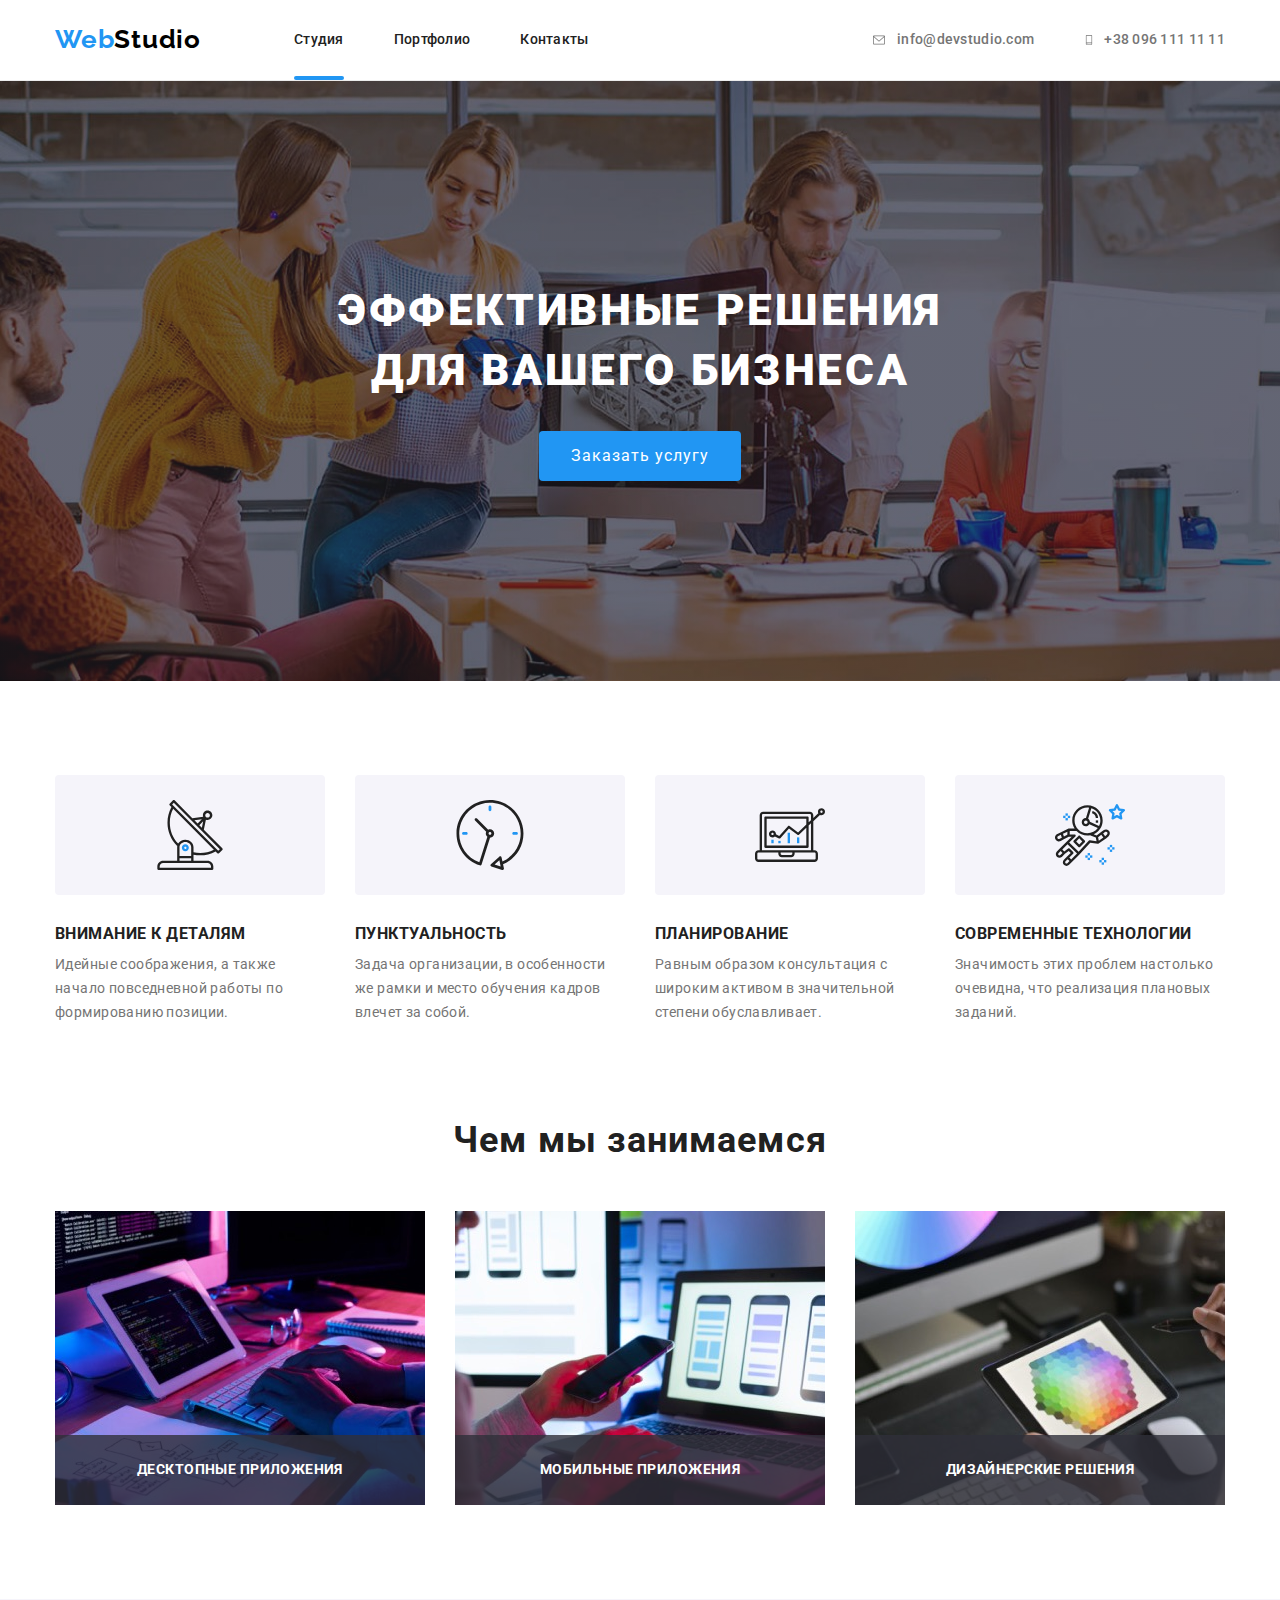
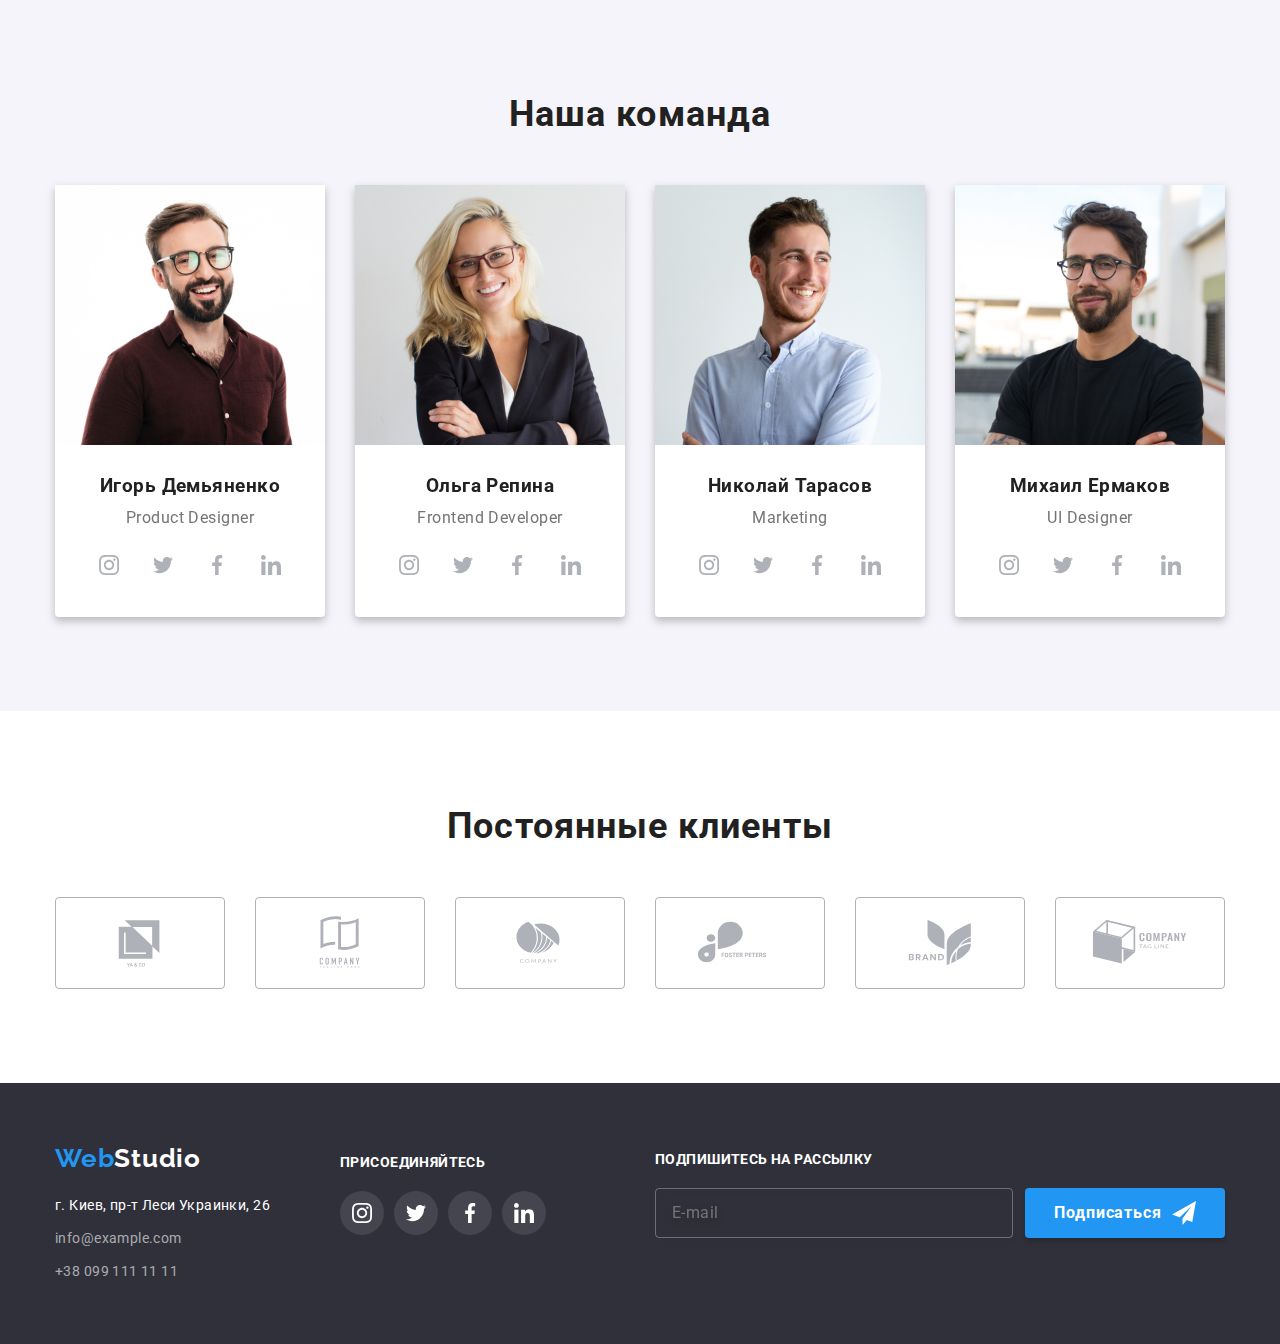
==== commit 53568388: "Created variables" ====
--- a/main.html
+++ b/main.html
@@ -10,13 +10,14 @@
         <link href="https://fonts.googleapis.com/css2?family=Raleway:wght@700&family=Roboto:wght@400;500;700;900&display=swap"
                 rel="stylesheet">
         <link rel="stylesheet" href="https://cdnjs.cloudflare.com/ajax/libs/modern-normalize/1.1.0/modern-normalize.min.css">
-        <link rel="stylesheet" href="./css/main.css">
+        <link rel="stylesheet" href="./css/main.min.css">
 </head>
 
 <body>
 
 
-<header class="header">
+<!-- Тестовый хэдэр с бэмом
+        <header class="header">
         <div class="container">
                 <div class="header__content">
                         <nav class="navigation__content">
@@ -36,8 +37,28 @@
                                 </ul>
                 </div>
         </div>
+</header> -->
+<header class="header">
+        <div class="container">
+                <div class="row-items">
+                        <nav class="row-items">
+                                <a class="logo link" href="./index.html">Web<span class="logo-studio">Studio</span></a>
+                                <ul class="list row-items">
+                                        <li class="header-list"><a class="header-item navigation current-page" href="./index.html">Студия</a></li>
+                                        <li class="header-list"><a class="header-item navigation" href="./portfolio.html">Портфолио</a></li>
+                                        <li class="header-list"><a class="header-item navigation" href="./contacts">Контакты</a></li>
+                                </ul>
+                        </nav>
+
+                                <ul class="list row-items header-contacts">
+                                        <li class="header-list"><a class="header-item contacts" href="mailto:info@devstudio.com"><svg width="16" height="12" class="icon header-icon">
+                                                <use href="./images/icons.svg#icon-email"></use>
+                                        </svg>info@devstudio.com</a></li> 
+                                        <li class="header-list"><a class="header-item contacts" href="tel:+380961111111"><svg width="10" height="16" class="icon header-icon"><use href="./images/icons.svg#icon-phone"></use></svg>+38 096 111 11 11</a> </li>
+                                </ul>
+                </div>
+        </div>
 </header>
-
 
 <main>
 
--- a/css/main.min.css
+++ b/css/main.min.css
@@ -0,0 +1,2 @@
+h1,h2,h3,h4,h5,h6,ul,p{margin:0;padding:0}body{font-family:"Roboto", "Helvetica Neue", "Verdana", "Tahoma", sans-serif;color:#757575;font-size:14px;line-height:1.71;letter-spacing:0.03em;background:#fff}.container{max-width:1200px;margin-left:auto;margin-right:auto;padding-left:15px;padding-right:15px}.link{display:block;text-decoration:none;-webkit-transition-property:-webkit-box-shadow;transition-property:-webkit-box-shadow;transition-property:box-shadow;transition-property:box-shadow, -webkit-box-shadow;-webkit-transition-duration:250ms;transition-duration:250ms;-webkit-transition-timing-function:cubic-bezier(0.4, 0, 0.2, 1);transition-timing-function:cubic-bezier(0.4, 0, 0.2, 1)}.list{list-style:none}.row-items{display:-webkit-box;display:-ms-flexbox;display:flex;-ms-flex-wrap:wrap;flex-wrap:wrap;-webkit-box-align:center;-ms-flex-align:center;align-items:center}.section{padding-top:94px;padding-bottom:94px}.header{border-bottom:#ececec solid 1px}.header-contacts{margin-left:auto}.contacts-icon{display:-webkit-box;display:-ms-flexbox;display:flex;background-color:#2196f3;-webkit-box-align:center;-ms-flex-align:center;align-items:center;-webkit-box-pack:center;-ms-flex-pack:center;justify-content:center}.logo{font-family:"Raleway";font-weight:700;font-size:26px;line-height:1.2;letter-spacing:0.03em;color:#2196f3}.logo-studio{color:#000}.header-list{margin-right:50px}.header-list:last-child{margin-right:0px}.header-list:first-child{margin-left:93px}.header-item{padding-top:32px;padding-bottom:32px;display:-webkit-box;display:-ms-flexbox;display:flex;-webkit-box-align:center;-ms-flex-align:center;align-items:center;-webkit-box-pack:center;-ms-flex-pack:center;justify-content:center;font-weight:500;line-height:1.14;letter-spacing:0.02em;text-decoration:none;position:relative;-webkit-transition-property:color;transition-property:color;-webkit-transition-duration:250ms;transition-duration:250ms;-webkit-transition-timing-function:cubic-bezier(0.4, 0, 0.2, 1);transition-timing-function:cubic-bezier(0.4, 0, 0.2, 1)}.current-page::after{content:"";width:100%;height:4px;background-color:#2196f3;border-radius:2px;position:absolute;bottom:0}.header-icon{margin-right:10px}.navigation{color:#212121}.contacts{color:#757575}.header-item:hover,.header-item:focus,.address-street:focus,.address-street:hover,.address-contacts:focus,.address-contacts:hover{color:#2196f3}.hero{padding-top:200px;padding-bottom:200px;background:#2f303a;background-image:-webkit-gradient(linear, left top, left bottom, from(rgba(47,48,58,0.4)), to(rgba(47,48,58,0.4))),url(../images/hero-background.jpg);background-image:linear-gradient(rgba(47,48,58,0.4), rgba(47,48,58,0.4)),url(../images/hero-background.jpg);background-repeat:no-repeat;background-position:center;background-size:cover}.hero-headline{font-weight:900;font-size:44px;line-height:1.36;letter-spacing:0.06em;text-transform:uppercase;color:#fff;text-align:center}.btn-hero{display:block;margin-top:30px;margin-left:auto;margin-right:auto;padding:10px 32px;font-family:inherit;font-weight:700px;font-size:16px;line-height:1.87;letter-spacing:0.06em;color:#fff;background:#2196f3;border:transparent;border-radius:4px;cursor:pointer}.advantage-title{margin-bottom:10px;font-weight:700px;line-height:1.14;letter-spacing:0.03em;text-transform:uppercase;color:#212121}.advantage-list{max-width:270px;margin-right:30px}.advantage-list:last-child{margin-right:0}.advantage-icon{display:-webkit-box;display:-ms-flexbox;display:flex;margin-bottom:30px;-webkit-box-align:center;-ms-flex-align:center;align-items:center;-webkit-box-pack:center;-ms-flex-pack:center;justify-content:center;width:270px;height:120px;background-color:#f5f4fa;border-radius:4px}.section-services{padding-bottom:94px}.section-title{margin-bottom:50px;font-weight:700px;font-size:36px;line-height:1.17;text-align:center;letter-spacing:0.03em;color:#212121}.services-list{margin-right:30px;position:relative}.services-list:last-child{margin-right:0}.section-team{background:#f5f4fa}.team-card{max-width:270px;background:#fff;padding-bottom:30px;border-radius:0px 0px 4px 4px;-webkit-filter:drop-shadow(0px 4px 4px rgba(0,0,0,0.25));filter:drop-shadow(0px 4px 4px rgba(0,0,0,0.25))}.team-list{font-size:16px;line-height:1.19;text-align:center;letter-spacing:0.03em}.team-member{margin-right:30px}.team-member:last-child{margin-right:0}.team-name{margin-bottom:10px;font-weight:500px;color:#212121}.team-description{padding-top:30px}.team-position{margin-bottom:16px}.sm-list{display:-webkit-box;display:-ms-flexbox;display:flex;-webkit-box-pack:center;-ms-flex-pack:center;justify-content:center}.sm-item{margin-right:10px}.sm-item:last-child{margin-right:0}.social-media{display:-webkit-box;display:-ms-flexbox;display:flex;width:44px;height:44px;background-color:transparent;border-radius:50%;-webkit-box-align:center;-ms-flex-align:center;align-items:center;-webkit-box-pack:center;-ms-flex-pack:center;justify-content:center;color:#afb1b8;-webkit-transition-property:background-color;transition-property:background-color;-webkit-transition-duration:250ms;transition-duration:250ms;-webkit-transition-timing-function:cubic-bezier(0.4, 0, 0.2, 1);transition-timing-function:cubic-bezier(0.4, 0, 0.2, 1)}.social-media-footer{display:-webkit-box;display:-ms-flexbox;display:flex;width:44px;height:44px;background-color:rgba(255,255,255,0.1);border-radius:50%;-webkit-box-align:center;-ms-flex-align:center;align-items:center;-webkit-box-pack:center;-ms-flex-pack:center;justify-content:center;color:#fff;-webkit-transition-property:background-color;transition-property:background-color;-webkit-transition-duration:250ms;transition-duration:250ms;-webkit-transition-timing-function:cubic-bezier(0.4, 0, 0.2, 1);transition-timing-function:cubic-bezier(0.4, 0, 0.2, 1)}.icon{fill:currentColor}.social-media:hover,.social-media:focus,.social-media-footer:hover,.social-media-footer:focus{background:#2196f3;color:#fff}.clients-margins{margin-right:30px}.client-list{display:-webkit-box;display:-ms-flexbox;display:flex;-webkit-box-align:center;-ms-flex-align:center;align-items:center;-webkit-box-pack:center;-ms-flex-pack:center;justify-content:center;width:170px;height:92px;color:#afb1b8;background-color:#fff;border:1px solid #afb1b8;-webkit-box-sizing:border-box;box-sizing:border-box;border-radius:4px;-webkit-transition-property:color border filter;transition-property:color border filter;-webkit-transition-duration:250ms;transition-duration:250ms;-webkit-transition-timing-function:cubic-bezier(0.4, 0, 0.2, 1);transition-timing-function:cubic-bezier(0.4, 0, 0.2, 1)}.clients-margins:last-child{margin-right:0}.client-list:hover,.client-list:focus{color:#2196f3;border:1px solid #2196f3;-webkit-filter:drop-shadow(0px 4px 4px rgba(0,0,0,0.25));filter:drop-shadow(0px 4px 4px rgba(0,0,0,0.25))}.footer{background:#2f303a;padding-top:60px;padding-bottom:60px}.logo-footer{margin-bottom:20px;font-family:"Raleway";font-weight:700;font-size:26px;line-height:1.2;letter-spacing:0.03em;color:#2196f3;margin-bottom:20px}.studio-footer{color:#fff}.footer-list{margin-top:9px}.footer-list:first-child{margin-top:0}.address-street{color:#fff;line-height:1.71;letter-spacing:0.03em;text-decoration:inherit;font-style:normal;-webkit-transition-property:color;transition-property:color;-webkit-transition-duration:250ms;transition-duration:250ms;-webkit-transition-timing-function:cubic-bezier(0.4, 0, 0.2, 1);transition-timing-function:cubic-bezier(0.4, 0, 0.2, 1)}.address-contacts{line-height:1.71;letter-spacing:0.03em;color:rgba(255,255,255,0.6);font-style:normal;-webkit-transition-property:color;transition-property:color;-webkit-transition-duration:250ms;transition-duration:250ms;-webkit-transition-timing-function:cubic-bezier(0.4, 0, 0.2, 1);transition-timing-function:cubic-bezier(0.4, 0, 0.2, 1)}.call-to-action{font-weight:bold;font-size:14px;line-height:1.14;letter-spacing:0.03em;text-transform:uppercase;color:#ffffff;margin-bottom:20px;display:block}.studio-social-media{margin-left:70px;margin-top:12px}.row-items-footer{display:-webkit-box;display:-ms-flexbox;display:flex;-webkit-box-align:start;-ms-flex-align:start;align-items:flex-start}.footer-form{display:-webkit-box;display:-ms-flexbox;display:flex}.footer-input{margin-left:auto}.email-input{display:inline-block;width:358px;height:50px;margin-right:12px;background-color:transparent;border:1px solid rgba(255,255,255,0.3);-webkit-box-sizing:border-box;box-sizing:border-box;-webkit-filter:drop-shadow(0px 4px 4px rgba(0,0,0,0.15));filter:drop-shadow(0px 4px 4px rgba(0,0,0,0.15));border-radius:4px;padding-top:15px;padding-bottom:15px;padding-left:16px;font-size:16px;line-height:1.25;letter-spacing:0.03em;color:rgba(255,255,255,0.6);outline:none}.btn-submission{display:-webkit-box;display:-ms-flexbox;display:flex;-webkit-box-align:center;-ms-flex-align:center;align-items:center;-webkit-box-pack:center;-ms-flex-pack:center;justify-content:center;width:200px;height:50px;font-family:inherit;font-weight:700;font-size:16px;line-height:1.87;letter-spacing:0.06em;color:#fff;background:#2196f3;border:transparent;border-radius:4px;cursor:pointer;-webkit-box-shadow:0px 4px 4px rgba(0,0,0,0.15);box-shadow:0px 4px 4px rgba(0,0,0,0.15)}.btn-icon{margin-left:10px}.hidden{position:absolute;clip:rect(0 0 0 0);width:1px;height:1px;margin:-1px;border:0;padding:0;overflow:hidden}.filter{padding:6px 22px;font-weight:500;font-size:16px;line-height:1.62;text-align:center;letter-spacing:0.03em;color:#212121;background:#f5f4fa;cursor:pointer;border:transparent;border-radius:4px;-webkit-transition-property:background-color color;transition-property:background-color color;-webkit-transition-duration:250ms;transition-duration:250ms;-webkit-transition-timing-function:cubic-bezier(0.4, 0, 0.2, 1);transition-timing-function:cubic-bezier(0.4, 0, 0.2, 1)}.filter:hover,.filter:focus{color:#fff;background:#2196f3;-webkit-box-shadow:0px 3px 1px rgba(0,0,0,0.1),0px 1px 2px rgba(0,0,0,0.08),0px 2px 2px rgba(0,0,0,0.12);box-shadow:0px 3px 1px rgba(0,0,0,0.1),0px 1px 2px rgba(0,0,0,0.08),0px 2px 2px rgba(0,0,0,0.12);-webkit-transition-property:-webkit-box-shadow;transition-property:-webkit-box-shadow;transition-property:box-shadow;transition-property:box-shadow, -webkit-box-shadow;-webkit-transition-duration:250ms;transition-duration:250ms;-webkit-transition-timing-function:cubic-bezier(0.4, 0, 0.2, 1);transition-timing-function:cubic-bezier(0.4, 0, 0.2, 1)}.filter-list{margin-right:6px}.filter-list:last-child{margin-right:0}.filter-position{-webkit-box-pack:center;-ms-flex-pack:center;justify-content:center;margin-bottom:34px}.project-card{width:370px;margin-right:30px;margin-top:30px}.shadow-effect-portfolio:hover,.shadow-effect-portfolio:focus{-webkit-box-shadow:0px 1px 1px rgba(0,0,0,0.12),0px 4px 4px rgba(0,0,0,0.06),1px 4px 6px rgba(0,0,0,0.16);box-shadow:0px 1px 1px rgba(0,0,0,0.12),0px 4px 4px rgba(0,0,0,0.06),1px 4px 6px rgba(0,0,0,0.16)}.link:hover .project-brief,.link:focus .project-brief{-webkit-transform:translateY(0);transform:translateY(0);-webkit-transition-property:-webkit-transform;transition-property:-webkit-transform;transition-property:transform;transition-property:transform, -webkit-transform;-webkit-transition-duration:250ms;transition-duration:250ms;-webkit-transition-timing-function:cubic-bezier(0.4, 0, 0.2, 1);transition-timing-function:cubic-bezier(0.4, 0, 0.2, 1)}.project-card:nth-child(-n+3){margin-top:0}.project-card:nth-child(3n+0){margin-right:0}.image{display:block;max-width:100%;height:auto}.brief-position{position:relative;overflow:hidden}.project-brief{position:absolute;width:100%;height:100%;top:0;padding:63px 24px;-webkit-transform:translateY(101%);transform:translateY(101%);font-size:18px;line-height:1.56;letter-spacing:0.03em;color:#fff;background-color:rgba(33,150,243,0.9)}.service-name{position:absolute;bottom:0;width:100%;min-height:70px;background-color:rgba(47,48,58,0.8);overflow:auto;color:#fff;font-weight:700;line-height:1.14;letter-spacing:0.03em;text-transform:uppercase;display:-webkit-box;display:-ms-flexbox;display:flex;-webkit-box-pack:center;-ms-flex-pack:center;justify-content:center;-webkit-box-align:center;-ms-flex-align:center;align-items:center}.project-text{padding:20px 24px;background:#fff;border:#eeeeee 1px solid}.project-name{font-weight:700;font-size:18px;line-height:2;letter-spacing:0.06em;color:#212121}.project-definition{font-size:16px;line-height:1.87;letter-spacing:0.03em;color:#757575}.backdrop{position:fixed;top:0;background-color:rgba(0,0,0,0.2);width:100vw;height:100vh;display:-webkit-box;display:-ms-flexbox;display:flex;-webkit-box-align:center;-ms-flex-align:center;align-items:center;-webkit-box-pack:center;-ms-flex-pack:center;justify-content:center;-webkit-transition-property:opacity visibility;transition-property:opacity visibility;-webkit-transition-duration:250ms;transition-duration:250ms;-webkit-transition-timing-function:cubic-bezier(0.4, 0, 0.2, 1);transition-timing-function:cubic-bezier(0.4, 0, 0.2, 1)}.modal{background-color:#fff;padding:40px;width:528px;min-height:521px;-webkit-box-shadow:0px 1px 3px rgba(0,0,0,0.12),0px 1px 1px rgba(0,0,0,0.14),0px 2px 1px rgba(0,0,0,0.2);box-shadow:0px 1px 3px rgba(0,0,0,0.12),0px 1px 1px rgba(0,0,0,0.14),0px 2px 1px rgba(0,0,0,0.2);border-radius:4px;position:relative;-webkit-transform:translateY(0);transform:translateY(0);-webkit-transition-property:-webkit-transform;transition-property:-webkit-transform;transition-property:transform;transition-property:transform, -webkit-transform;-webkit-transition-duration:250ms;transition-duration:250ms;-webkit-transition-timing-function:cubic-bezier(0.4, 0, 0.2, 1);transition-timing-function:cubic-bezier(0.4, 0, 0.2, 1)}.backdrop.is-hidden .modal{-webkit-transform:translateY(100%);transform:translateY(100%);-webkit-transition-property:-webkit-transform;transition-property:-webkit-transform;transition-property:transform;transition-property:transform, -webkit-transform;-webkit-transition-duration:250ms;transition-duration:250ms;-webkit-transition-timing-function:cubic-bezier(0.4, 0, 0.2, 1);transition-timing-function:cubic-bezier(0.4, 0, 0.2, 1)}.close-btn{position:absolute;top:8px;right:8px;width:30px;height:30px;border-radius:50%;background:#fff;border:1px solid rgba(0,0,0,0.1);-webkit-box-sizing:border-box;box-sizing:border-box;display:-webkit-box;display:-ms-flexbox;display:flex;-webkit-box-align:center;-ms-flex-align:center;align-items:center;-webkit-box-pack:center;-ms-flex-pack:center;justify-content:center;cursor:pointer}.close-btn:focus .cross,.close-btn:hover .cross{fill:#2196f3;-webkit-transition-property:fill;transition-property:fill;-webkit-transition-duration:250ms;transition-duration:250ms;-webkit-transition-timing-function:cubic-bezier(0.4, 0, 0.2, 1);transition-timing-function:cubic-bezier(0.4, 0, 0.2, 1)}.is-hidden{visibility:hidden;opacity:0;pointer-events:none}.form-label{margin-bottom:12px;font-weight:700;font-size:20px;line-height:1.15;text-align:center;letter-spacing:0.03em;color:#212121}.input-wrap{position:relative;margin-bottom:10px}.input-icon{position:absolute;top:76%;left:15px;-webkit-transform:translateY(-76%);transform:translateY(-76%)}.input-layout{display:block;margin-left:auto;margin-right:auto;padding:12px 42px;width:100%;height:40px;border:1px solid rgba(33,33,33,0.2);-webkit-box-sizing:border-box;box-sizing:border-box;border-radius:4px;outline:none;-webkit-transition-property:border-color;transition-property:border-color;-webkit-transition-duration:250ms;transition-duration:250ms;-webkit-transition-timing-function:cubic-bezier(0.4, 0, 0.2, 1);transition-timing-function:cubic-bezier(0.4, 0, 0.2, 1)}.btn-margins{margin-left:auto;margin-right:auto;margin-top:30px}.textarea-position{margin-left:auto;margin-right:auto;margin-bottom:20px}.textarea-layout{display:block;padding:12px 16px;width:100%;height:120px;border:1px solid rgba(33,33,33,0.2);-webkit-box-sizing:border-box;box-sizing:border-box;border-radius:4px;outline:none;resize:none;-webkit-transition-property:border-color;transition-property:border-color;-webkit-transition-duration:250ms;transition-duration:250ms;-webkit-transition-timing-function:cubic-bezier(0.4, 0, 0.2, 1);transition-timing-function:cubic-bezier(0.4, 0, 0.2, 1)}.input-layout:focus,.textarea-layout:focus{border-color:#2196f3}.input-layout:focus+.input-icon{fill:#2196f3;-webkit-transition-property:fill;transition-property:fill;-webkit-transition-duration:250ms;transition-duration:250ms;-webkit-transition-timing-function:cubic-bezier(0.4, 0, 0.2, 1);transition-timing-function:cubic-bezier(0.4, 0, 0.2, 1)}.textarea-layout::-webkit-input-placeholder{color:rgba(117,117,117,0.5)}.textarea-layout:-ms-input-placeholder{color:rgba(117,117,117,0.5)}.textarea-layout::-ms-input-placeholder{color:rgba(117,117,117,0.5)}.textarea-layout::placeholder{color:rgba(117,117,117,0.5)}.policy-text{display:-webkit-box;display:-ms-flexbox;display:flex;-webkit-box-align:center;-ms-flex-align:center;align-items:center;-webkit-box-pack:center;-ms-flex-pack:center;justify-content:center;color:#757575;font-size:14px;line-height:1.71;letter-spacing:0.03em}.policy-link{display:inline-block;text-decoration:none;color:#2196f3;margin-left:4px;position:relative}.policy-link::after{content:"";display:block;width:100%;height:1px;background-color:#2196f3;position:absolute;left:0;bottom:6px}.policy-check{display:-webkit-box;display:-ms-flexbox;display:flex;-webkit-box-align:center;-ms-flex-align:center;align-items:center;-webkit-box-pack:center;-ms-flex-pack:center;justify-content:center;width:16px;height:15px;border:solid #212121 2px;border-radius:2px;background-color:#fff;margin-right:8.38px}.input-check:checked+.policy-text .policy-check{background-color:#2196f3;border:none}
+/*# sourceMappingURL=main.min.css.map */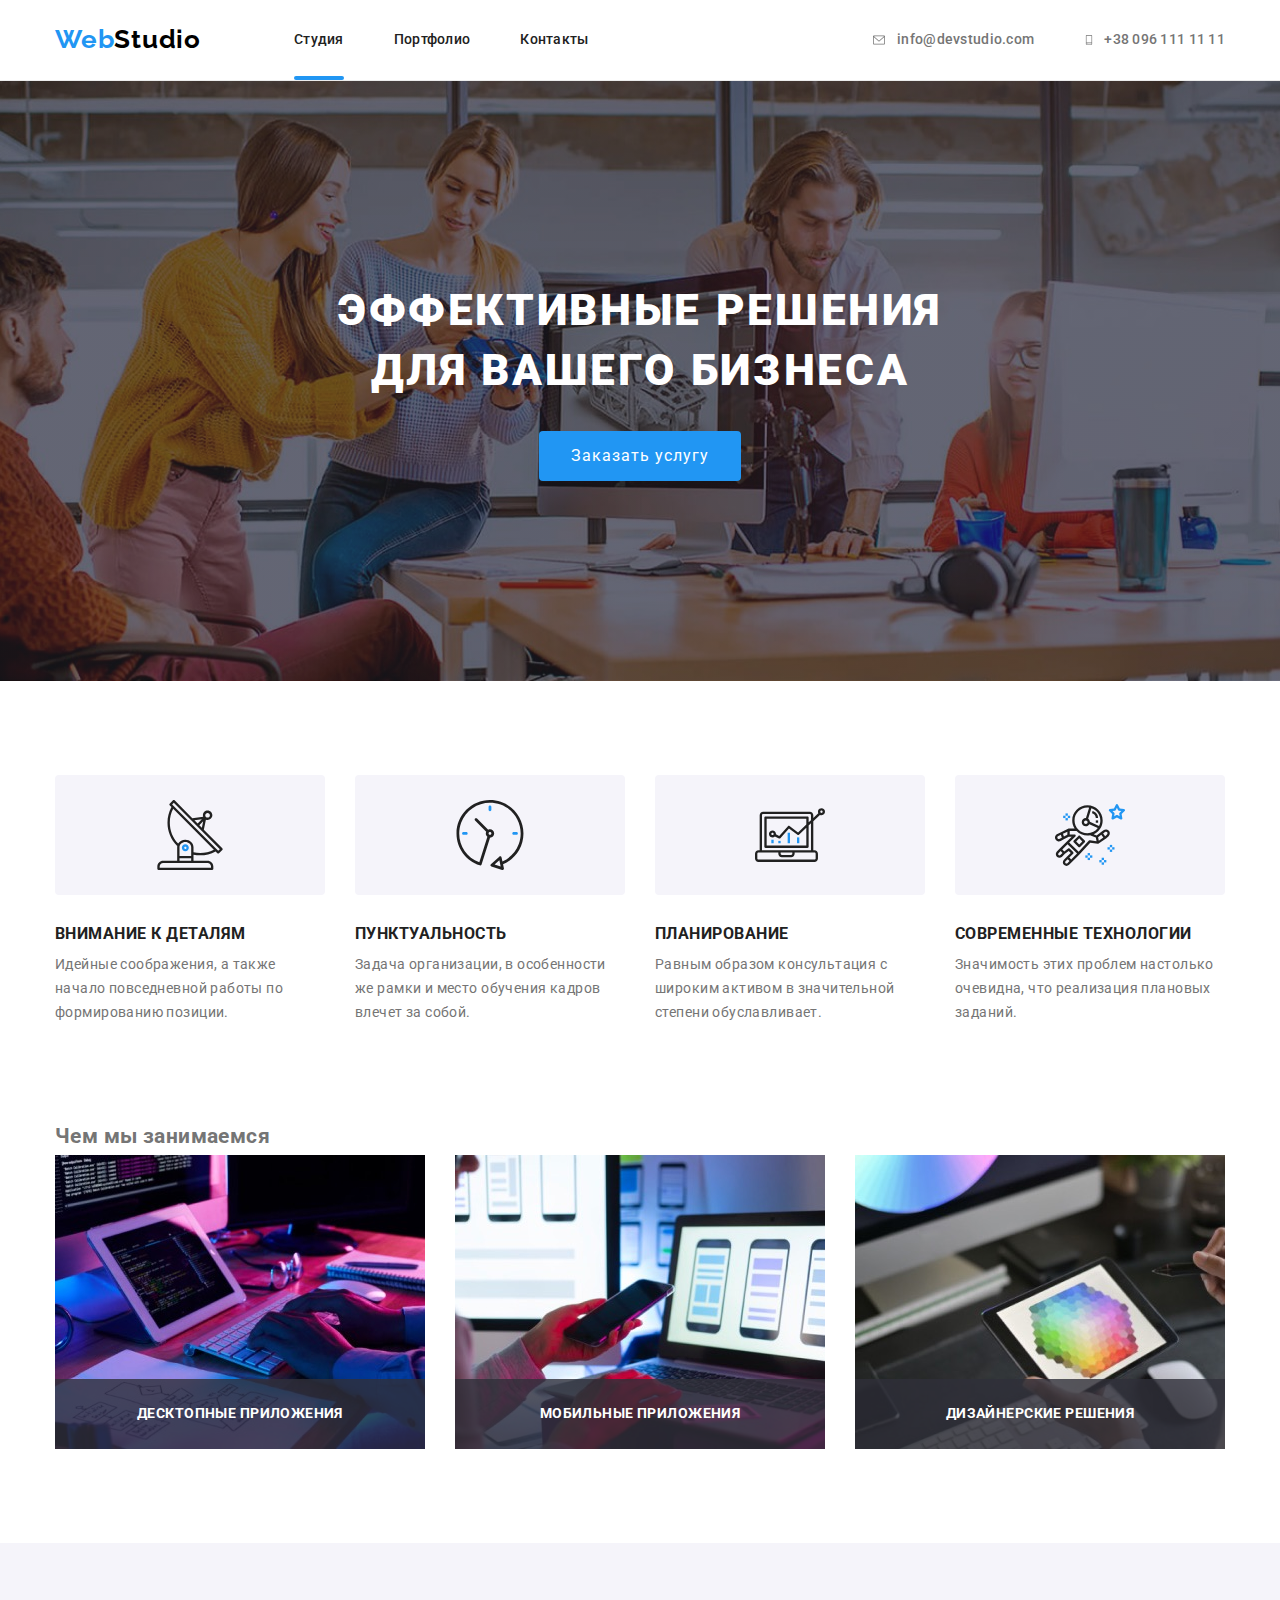
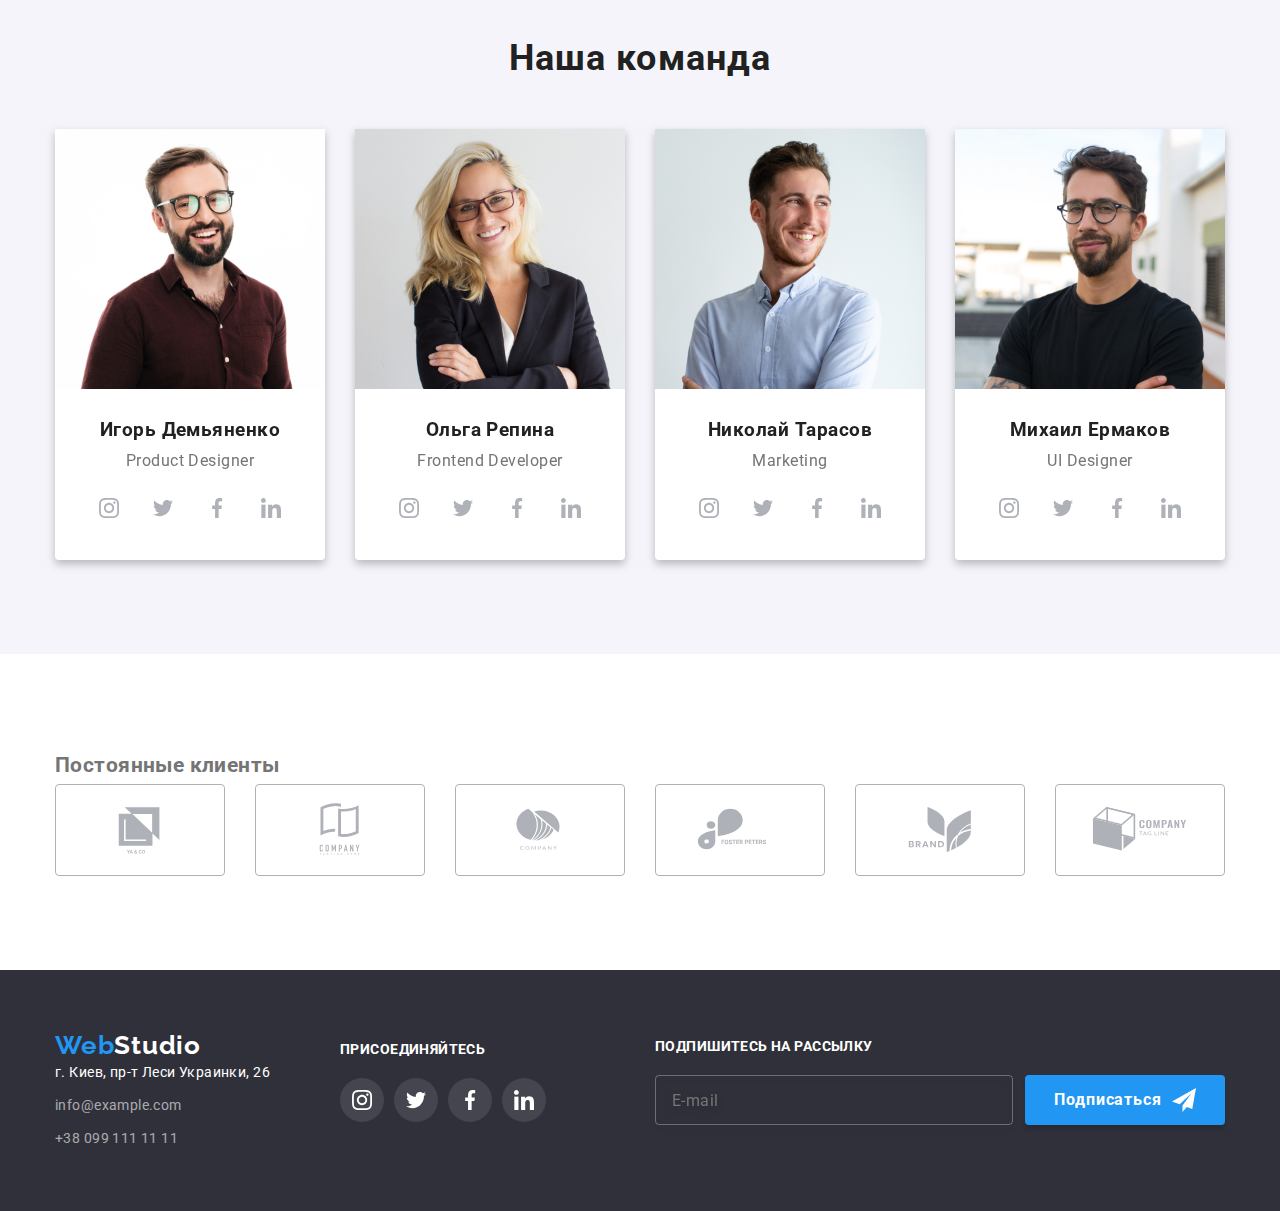
==== commit 5c34703c: "Logo+Hero+Team" ====
--- a/main.html
+++ b/main.html
@@ -42,7 +42,7 @@
         <div class="container">
                 <div class="row-items">
                         <nav class="row-items">
-                                <a class="logo link" href="./index.html">Web<span class="logo-studio">Studio</span></a>
+                                <a class="logo link" href="./index.html">Web<span class="logo__text">Studio</span></a>
                                 <ul class="list row-items">
                                         <li class="header-list"><a class="header-item navigation current-page" href="./index.html">Студия</a></li>
                                         <li class="header-list"><a class="header-item navigation" href="./portfolio.html">Портфолио</a></li>
@@ -65,8 +65,8 @@
 <!--Блок герой-->
         <section class="hero">
         <div class="container">
-        <h1 class="hero-headline">ЭФФЕКТИВНЫЕ РЕШЕНИЯ <br> ДЛЯ ВАШЕГО БИЗНЕСА</h1>
-        <button class="btn-hero" type="button" data-modal-open>Заказать услугу</button>
+        <h1 class="hero__title">ЭФФЕКТИВНЫЕ РЕШЕНИЯ <br> ДЛЯ ВАШЕГО БИЗНЕСА</h1>
+        <button class="button hero__button" type="button" data-modal-open>Заказать услугу</button>
         </div>
         </section>
 
@@ -124,30 +124,27 @@
 
 
 <!--Наша команда-->
-        <section class="section section-team">
-        <div class="container">
-            <h2 class="section-title">Наша команда</h2>
-                <ul class="list row-items team-list">
-                        <li class="team-member team-card">
+        <section class="section section--alternative">
+        <div class="container">
+            <h2 class="section__title">Наша команда</h2>
+                <ul class="section-list">
+                        <li class="section-list__item team-card team-card__list">
                         <img src="./images/img3.jpg" alt="Фото Игорь Демьяненко" width="270" height="260" class="image">
-                        <div class="team-description">
-                        <h3 class="team-name">Игорь Демьяненко</h3>
-                        <p lang="en" class="team-position">Product Designer</p>
+                        <h3 class="team-card__title">Игорь Демьяненко</h3>
+                        <p lang="en" class="team-card__text">Product Designer</p>
                         <ul class="row-items sm-list">
                                 <li class="list sm-item"><a href="" class="social-media"> <svg class="icon" width="20" height="20"><use href="./images/icons.svg#icon-instagram"></use></svg></a></li>
                                 <li class="list sm-item"><a href="" class="social-media"> <svg class="icon" width="20" height="20"><use href="./images/icons.svg#icon-twitter"></use></svg></a></li>
                                 <li class="list sm-item"><a href="" class="social-media"> <svg class="icon" width="20" height="20"><use href="./images/icons.svg#icon-facebook"></use></svg></a></li>
                                 <li class="list sm-item"><a href="" class="social-media"> <svg class="icon" width="20" height="20"><use href="./images/icons.svg#icon-linkedin"></use></svg></a></li>
                         </ul>
-                        </div>
-                        </li>
-
-                        <li class="team-member team-card">
+                        </li>
+
+                        <li class="section-list__item team-card team-card__list">
                         <img src="./images/img2.jpg" alt="Фото Ольга Репина" width="270" height="260" class="image">
-                        <div class="team-description">
-                        <h3 class="team-name">Ольга Репина</h3>
-                        <p lang="en" class="team-position">Frontend Developer</p>
-                                                <ul class="row-items sm-list">
+                        <h3 class="team-card__title">Ольга Репина</h3>
+                        <p lang="en" class="team-card__text">Frontend Developer</p>
+                        <ul class="row-items sm-list">
                                                         <li class="list sm-item"><a href="" class="social-media"> <svg class="icon" width="20" height="20">
                                                                                 <use href="./images/icons.svg#icon-instagram"></use>
                                                                         </svg></a></li>
@@ -160,36 +157,31 @@
                                                         <li class="list sm-item"><a href="" class="social-media"> <svg class="icon" width="20" height="20">
                                                                                 <use href="./images/icons.svg#icon-linkedin"></use>
                                                                         </svg></a></li>
-                                                </ul>
-                        </div>
-                        </li>
-
-                        <li class="team-member team-card">
+                        </ul>
+                        </li>
+
+                        <li class="section-list__item team-card team-card__list">
                         <img src="./images/img1.jpg" alt="Фото Николай Тарасов" width="270" height="260" class="image">
-                        <div class="team-description">
-                        <h3 class="team-name">Николай Тарасов</h3>
-                        <p lang="en" class="team-position">Marketing</p>
+                        <h3 class="team-card__title">Николай Тарасов</h3>
+                        <p lang="en" class="team-card__text">Marketing</p>
                         <ul class="row-items sm-list">
                                 <li class="list sm-item"><a href="" class="social-media"> <svg class="icon" width="20" height="20"><use href="./images/icons.svg#icon-instagram"></use></svg></a></li>
                                 <li class="list sm-item"><a href="" class="social-media"> <svg class="icon" width="20" height="20"><use href="./images/icons.svg#icon-twitter"></use></svg></a></li>
                                 <li class="list sm-item"><a href="" class="social-media"> <svg class="icon" width="20" height="20"><use href="./images/icons.svg#icon-facebook"></use></svg></a></li>
                                 <li class="list sm-item"><a href="" class="social-media"> <svg class="icon" width="20" height="20"><use href="./images/icons.svg#icon-linkedin"></use></svg></a></li>
                         </ul>
-                        </div>
                         </li>
                         
-                        <li class="team-member team-card">
+                        <li class="section-list__item team-card team-card__list">
                         <img src="./images/img.jpg" alt="Фото Михаил Ермаков" width="270" height="260" class="image">
-                        <div class="team-description">
-                        <h3 class="team-name">Михаил Ермаков</h3>
-                        <p lang="en" class="team-position">UI Designer</p>
+                        <h3 class="team-card__title">Михаил Ермаков</h3>
+                        <p lang="en" class="team-card__text">UI Designer</p>
                                 <ul class="row-items sm-list">
                                 <li class="list sm-item"><a href="" class="social-media"> <svg class="icon" width="20" height="20"><use href="./images/icons.svg#icon-instagram"></use></svg></a></li>
                                 <li class="list sm-item"><a href="" class="social-media"> <svg class="icon" width="20" height="20"><use href="./images/icons.svg#icon-twitter"></use></svg></a></li>
                                 <li class="list sm-item"><a href="" class="social-media"> <svg class="icon" width="20" height="20"><use href="./images/icons.svg#icon-facebook"></use></svg></a></li>
                                 <li class="list sm-item"><a href="" class="social-media"> <svg class="icon" width="20" height="20"><use href="./images/icons.svg#icon-linkedin"></use></svg></a></li>
                         </ul>
-                        </div>
                         </li>
                 </ul>
         </div>
@@ -216,7 +208,7 @@
         <footer class="footer">
                 <div class="container row-items-footer">
                         <div>
-                        <a class="logo-footer link" href="./index.html">Web<span class="studio-footer">Studio</span></a>
+                        <a class="logo link" href="./index.html">Web<span class="logo__text--alternative">Studio</span></a>
                         <address>
                                 <ul class="list">
                                         <li class="footer-list"><a class="address-street" href="https://goo.gl/maps/aRRkFb3PzJFJw8Fk9" target="_blank">г. Киев, пр-т Леси Украинки, 26</a></li>
--- a/css/main.min.css
+++ b/css/main.min.css
@@ -1,2 +1,2 @@
-h1,h2,h3,h4,h5,h6,ul,p{margin:0;padding:0}body{font-family:"Roboto", "Helvetica Neue", "Verdana", "Tahoma", sans-serif;color:#757575;font-size:14px;line-height:1.71;letter-spacing:0.03em;background:#fff}.container{max-width:1200px;margin-left:auto;margin-right:auto;padding-left:15px;padding-right:15px}.link{display:block;text-decoration:none;-webkit-transition-property:-webkit-box-shadow;transition-property:-webkit-box-shadow;transition-property:box-shadow;transition-property:box-shadow, -webkit-box-shadow;-webkit-transition-duration:250ms;transition-duration:250ms;-webkit-transition-timing-function:cubic-bezier(0.4, 0, 0.2, 1);transition-timing-function:cubic-bezier(0.4, 0, 0.2, 1)}.list{list-style:none}.row-items{display:-webkit-box;display:-ms-flexbox;display:flex;-ms-flex-wrap:wrap;flex-wrap:wrap;-webkit-box-align:center;-ms-flex-align:center;align-items:center}.section{padding-top:94px;padding-bottom:94px}.header{border-bottom:#ececec solid 1px}.header-contacts{margin-left:auto}.contacts-icon{display:-webkit-box;display:-ms-flexbox;display:flex;background-color:#2196f3;-webkit-box-align:center;-ms-flex-align:center;align-items:center;-webkit-box-pack:center;-ms-flex-pack:center;justify-content:center}.logo{font-family:"Raleway";font-weight:700;font-size:26px;line-height:1.2;letter-spacing:0.03em;color:#2196f3}.logo-studio{color:#000}.header-list{margin-right:50px}.header-list:last-child{margin-right:0px}.header-list:first-child{margin-left:93px}.header-item{padding-top:32px;padding-bottom:32px;display:-webkit-box;display:-ms-flexbox;display:flex;-webkit-box-align:center;-ms-flex-align:center;align-items:center;-webkit-box-pack:center;-ms-flex-pack:center;justify-content:center;font-weight:500;line-height:1.14;letter-spacing:0.02em;text-decoration:none;position:relative;-webkit-transition-property:color;transition-property:color;-webkit-transition-duration:250ms;transition-duration:250ms;-webkit-transition-timing-function:cubic-bezier(0.4, 0, 0.2, 1);transition-timing-function:cubic-bezier(0.4, 0, 0.2, 1)}.current-page::after{content:"";width:100%;height:4px;background-color:#2196f3;border-radius:2px;position:absolute;bottom:0}.header-icon{margin-right:10px}.navigation{color:#212121}.contacts{color:#757575}.header-item:hover,.header-item:focus,.address-street:focus,.address-street:hover,.address-contacts:focus,.address-contacts:hover{color:#2196f3}.hero{padding-top:200px;padding-bottom:200px;background:#2f303a;background-image:-webkit-gradient(linear, left top, left bottom, from(rgba(47,48,58,0.4)), to(rgba(47,48,58,0.4))),url(../images/hero-background.jpg);background-image:linear-gradient(rgba(47,48,58,0.4), rgba(47,48,58,0.4)),url(../images/hero-background.jpg);background-repeat:no-repeat;background-position:center;background-size:cover}.hero-headline{font-weight:900;font-size:44px;line-height:1.36;letter-spacing:0.06em;text-transform:uppercase;color:#fff;text-align:center}.btn-hero{display:block;margin-top:30px;margin-left:auto;margin-right:auto;padding:10px 32px;font-family:inherit;font-weight:700px;font-size:16px;line-height:1.87;letter-spacing:0.06em;color:#fff;background:#2196f3;border:transparent;border-radius:4px;cursor:pointer}.advantage-title{margin-bottom:10px;font-weight:700px;line-height:1.14;letter-spacing:0.03em;text-transform:uppercase;color:#212121}.advantage-list{max-width:270px;margin-right:30px}.advantage-list:last-child{margin-right:0}.advantage-icon{display:-webkit-box;display:-ms-flexbox;display:flex;margin-bottom:30px;-webkit-box-align:center;-ms-flex-align:center;align-items:center;-webkit-box-pack:center;-ms-flex-pack:center;justify-content:center;width:270px;height:120px;background-color:#f5f4fa;border-radius:4px}.section-services{padding-bottom:94px}.section-title{margin-bottom:50px;font-weight:700px;font-size:36px;line-height:1.17;text-align:center;letter-spacing:0.03em;color:#212121}.services-list{margin-right:30px;position:relative}.services-list:last-child{margin-right:0}.section-team{background:#f5f4fa}.team-card{max-width:270px;background:#fff;padding-bottom:30px;border-radius:0px 0px 4px 4px;-webkit-filter:drop-shadow(0px 4px 4px rgba(0,0,0,0.25));filter:drop-shadow(0px 4px 4px rgba(0,0,0,0.25))}.team-list{font-size:16px;line-height:1.19;text-align:center;letter-spacing:0.03em}.team-member{margin-right:30px}.team-member:last-child{margin-right:0}.team-name{margin-bottom:10px;font-weight:500px;color:#212121}.team-description{padding-top:30px}.team-position{margin-bottom:16px}.sm-list{display:-webkit-box;display:-ms-flexbox;display:flex;-webkit-box-pack:center;-ms-flex-pack:center;justify-content:center}.sm-item{margin-right:10px}.sm-item:last-child{margin-right:0}.social-media{display:-webkit-box;display:-ms-flexbox;display:flex;width:44px;height:44px;background-color:transparent;border-radius:50%;-webkit-box-align:center;-ms-flex-align:center;align-items:center;-webkit-box-pack:center;-ms-flex-pack:center;justify-content:center;color:#afb1b8;-webkit-transition-property:background-color;transition-property:background-color;-webkit-transition-duration:250ms;transition-duration:250ms;-webkit-transition-timing-function:cubic-bezier(0.4, 0, 0.2, 1);transition-timing-function:cubic-bezier(0.4, 0, 0.2, 1)}.social-media-footer{display:-webkit-box;display:-ms-flexbox;display:flex;width:44px;height:44px;background-color:rgba(255,255,255,0.1);border-radius:50%;-webkit-box-align:center;-ms-flex-align:center;align-items:center;-webkit-box-pack:center;-ms-flex-pack:center;justify-content:center;color:#fff;-webkit-transition-property:background-color;transition-property:background-color;-webkit-transition-duration:250ms;transition-duration:250ms;-webkit-transition-timing-function:cubic-bezier(0.4, 0, 0.2, 1);transition-timing-function:cubic-bezier(0.4, 0, 0.2, 1)}.icon{fill:currentColor}.social-media:hover,.social-media:focus,.social-media-footer:hover,.social-media-footer:focus{background:#2196f3;color:#fff}.clients-margins{margin-right:30px}.client-list{display:-webkit-box;display:-ms-flexbox;display:flex;-webkit-box-align:center;-ms-flex-align:center;align-items:center;-webkit-box-pack:center;-ms-flex-pack:center;justify-content:center;width:170px;height:92px;color:#afb1b8;background-color:#fff;border:1px solid #afb1b8;-webkit-box-sizing:border-box;box-sizing:border-box;border-radius:4px;-webkit-transition-property:color border filter;transition-property:color border filter;-webkit-transition-duration:250ms;transition-duration:250ms;-webkit-transition-timing-function:cubic-bezier(0.4, 0, 0.2, 1);transition-timing-function:cubic-bezier(0.4, 0, 0.2, 1)}.clients-margins:last-child{margin-right:0}.client-list:hover,.client-list:focus{color:#2196f3;border:1px solid #2196f3;-webkit-filter:drop-shadow(0px 4px 4px rgba(0,0,0,0.25));filter:drop-shadow(0px 4px 4px rgba(0,0,0,0.25))}.footer{background:#2f303a;padding-top:60px;padding-bottom:60px}.logo-footer{margin-bottom:20px;font-family:"Raleway";font-weight:700;font-size:26px;line-height:1.2;letter-spacing:0.03em;color:#2196f3;margin-bottom:20px}.studio-footer{color:#fff}.footer-list{margin-top:9px}.footer-list:first-child{margin-top:0}.address-street{color:#fff;line-height:1.71;letter-spacing:0.03em;text-decoration:inherit;font-style:normal;-webkit-transition-property:color;transition-property:color;-webkit-transition-duration:250ms;transition-duration:250ms;-webkit-transition-timing-function:cubic-bezier(0.4, 0, 0.2, 1);transition-timing-function:cubic-bezier(0.4, 0, 0.2, 1)}.address-contacts{line-height:1.71;letter-spacing:0.03em;color:rgba(255,255,255,0.6);font-style:normal;-webkit-transition-property:color;transition-property:color;-webkit-transition-duration:250ms;transition-duration:250ms;-webkit-transition-timing-function:cubic-bezier(0.4, 0, 0.2, 1);transition-timing-function:cubic-bezier(0.4, 0, 0.2, 1)}.call-to-action{font-weight:bold;font-size:14px;line-height:1.14;letter-spacing:0.03em;text-transform:uppercase;color:#ffffff;margin-bottom:20px;display:block}.studio-social-media{margin-left:70px;margin-top:12px}.row-items-footer{display:-webkit-box;display:-ms-flexbox;display:flex;-webkit-box-align:start;-ms-flex-align:start;align-items:flex-start}.footer-form{display:-webkit-box;display:-ms-flexbox;display:flex}.footer-input{margin-left:auto}.email-input{display:inline-block;width:358px;height:50px;margin-right:12px;background-color:transparent;border:1px solid rgba(255,255,255,0.3);-webkit-box-sizing:border-box;box-sizing:border-box;-webkit-filter:drop-shadow(0px 4px 4px rgba(0,0,0,0.15));filter:drop-shadow(0px 4px 4px rgba(0,0,0,0.15));border-radius:4px;padding-top:15px;padding-bottom:15px;padding-left:16px;font-size:16px;line-height:1.25;letter-spacing:0.03em;color:rgba(255,255,255,0.6);outline:none}.btn-submission{display:-webkit-box;display:-ms-flexbox;display:flex;-webkit-box-align:center;-ms-flex-align:center;align-items:center;-webkit-box-pack:center;-ms-flex-pack:center;justify-content:center;width:200px;height:50px;font-family:inherit;font-weight:700;font-size:16px;line-height:1.87;letter-spacing:0.06em;color:#fff;background:#2196f3;border:transparent;border-radius:4px;cursor:pointer;-webkit-box-shadow:0px 4px 4px rgba(0,0,0,0.15);box-shadow:0px 4px 4px rgba(0,0,0,0.15)}.btn-icon{margin-left:10px}.hidden{position:absolute;clip:rect(0 0 0 0);width:1px;height:1px;margin:-1px;border:0;padding:0;overflow:hidden}.filter{padding:6px 22px;font-weight:500;font-size:16px;line-height:1.62;text-align:center;letter-spacing:0.03em;color:#212121;background:#f5f4fa;cursor:pointer;border:transparent;border-radius:4px;-webkit-transition-property:background-color color;transition-property:background-color color;-webkit-transition-duration:250ms;transition-duration:250ms;-webkit-transition-timing-function:cubic-bezier(0.4, 0, 0.2, 1);transition-timing-function:cubic-bezier(0.4, 0, 0.2, 1)}.filter:hover,.filter:focus{color:#fff;background:#2196f3;-webkit-box-shadow:0px 3px 1px rgba(0,0,0,0.1),0px 1px 2px rgba(0,0,0,0.08),0px 2px 2px rgba(0,0,0,0.12);box-shadow:0px 3px 1px rgba(0,0,0,0.1),0px 1px 2px rgba(0,0,0,0.08),0px 2px 2px rgba(0,0,0,0.12);-webkit-transition-property:-webkit-box-shadow;transition-property:-webkit-box-shadow;transition-property:box-shadow;transition-property:box-shadow, -webkit-box-shadow;-webkit-transition-duration:250ms;transition-duration:250ms;-webkit-transition-timing-function:cubic-bezier(0.4, 0, 0.2, 1);transition-timing-function:cubic-bezier(0.4, 0, 0.2, 1)}.filter-list{margin-right:6px}.filter-list:last-child{margin-right:0}.filter-position{-webkit-box-pack:center;-ms-flex-pack:center;justify-content:center;margin-bottom:34px}.project-card{width:370px;margin-right:30px;margin-top:30px}.shadow-effect-portfolio:hover,.shadow-effect-portfolio:focus{-webkit-box-shadow:0px 1px 1px rgba(0,0,0,0.12),0px 4px 4px rgba(0,0,0,0.06),1px 4px 6px rgba(0,0,0,0.16);box-shadow:0px 1px 1px rgba(0,0,0,0.12),0px 4px 4px rgba(0,0,0,0.06),1px 4px 6px rgba(0,0,0,0.16)}.link:hover .project-brief,.link:focus .project-brief{-webkit-transform:translateY(0);transform:translateY(0);-webkit-transition-property:-webkit-transform;transition-property:-webkit-transform;transition-property:transform;transition-property:transform, -webkit-transform;-webkit-transition-duration:250ms;transition-duration:250ms;-webkit-transition-timing-function:cubic-bezier(0.4, 0, 0.2, 1);transition-timing-function:cubic-bezier(0.4, 0, 0.2, 1)}.project-card:nth-child(-n+3){margin-top:0}.project-card:nth-child(3n+0){margin-right:0}.image{display:block;max-width:100%;height:auto}.brief-position{position:relative;overflow:hidden}.project-brief{position:absolute;width:100%;height:100%;top:0;padding:63px 24px;-webkit-transform:translateY(101%);transform:translateY(101%);font-size:18px;line-height:1.56;letter-spacing:0.03em;color:#fff;background-color:rgba(33,150,243,0.9)}.service-name{position:absolute;bottom:0;width:100%;min-height:70px;background-color:rgba(47,48,58,0.8);overflow:auto;color:#fff;font-weight:700;line-height:1.14;letter-spacing:0.03em;text-transform:uppercase;display:-webkit-box;display:-ms-flexbox;display:flex;-webkit-box-pack:center;-ms-flex-pack:center;justify-content:center;-webkit-box-align:center;-ms-flex-align:center;align-items:center}.project-text{padding:20px 24px;background:#fff;border:#eeeeee 1px solid}.project-name{font-weight:700;font-size:18px;line-height:2;letter-spacing:0.06em;color:#212121}.project-definition{font-size:16px;line-height:1.87;letter-spacing:0.03em;color:#757575}.backdrop{position:fixed;top:0;background-color:rgba(0,0,0,0.2);width:100vw;height:100vh;display:-webkit-box;display:-ms-flexbox;display:flex;-webkit-box-align:center;-ms-flex-align:center;align-items:center;-webkit-box-pack:center;-ms-flex-pack:center;justify-content:center;-webkit-transition-property:opacity visibility;transition-property:opacity visibility;-webkit-transition-duration:250ms;transition-duration:250ms;-webkit-transition-timing-function:cubic-bezier(0.4, 0, 0.2, 1);transition-timing-function:cubic-bezier(0.4, 0, 0.2, 1)}.modal{background-color:#fff;padding:40px;width:528px;min-height:521px;-webkit-box-shadow:0px 1px 3px rgba(0,0,0,0.12),0px 1px 1px rgba(0,0,0,0.14),0px 2px 1px rgba(0,0,0,0.2);box-shadow:0px 1px 3px rgba(0,0,0,0.12),0px 1px 1px rgba(0,0,0,0.14),0px 2px 1px rgba(0,0,0,0.2);border-radius:4px;position:relative;-webkit-transform:translateY(0);transform:translateY(0);-webkit-transition-property:-webkit-transform;transition-property:-webkit-transform;transition-property:transform;transition-property:transform, -webkit-transform;-webkit-transition-duration:250ms;transition-duration:250ms;-webkit-transition-timing-function:cubic-bezier(0.4, 0, 0.2, 1);transition-timing-function:cubic-bezier(0.4, 0, 0.2, 1)}.backdrop.is-hidden .modal{-webkit-transform:translateY(100%);transform:translateY(100%);-webkit-transition-property:-webkit-transform;transition-property:-webkit-transform;transition-property:transform;transition-property:transform, -webkit-transform;-webkit-transition-duration:250ms;transition-duration:250ms;-webkit-transition-timing-function:cubic-bezier(0.4, 0, 0.2, 1);transition-timing-function:cubic-bezier(0.4, 0, 0.2, 1)}.close-btn{position:absolute;top:8px;right:8px;width:30px;height:30px;border-radius:50%;background:#fff;border:1px solid rgba(0,0,0,0.1);-webkit-box-sizing:border-box;box-sizing:border-box;display:-webkit-box;display:-ms-flexbox;display:flex;-webkit-box-align:center;-ms-flex-align:center;align-items:center;-webkit-box-pack:center;-ms-flex-pack:center;justify-content:center;cursor:pointer}.close-btn:focus .cross,.close-btn:hover .cross{fill:#2196f3;-webkit-transition-property:fill;transition-property:fill;-webkit-transition-duration:250ms;transition-duration:250ms;-webkit-transition-timing-function:cubic-bezier(0.4, 0, 0.2, 1);transition-timing-function:cubic-bezier(0.4, 0, 0.2, 1)}.is-hidden{visibility:hidden;opacity:0;pointer-events:none}.form-label{margin-bottom:12px;font-weight:700;font-size:20px;line-height:1.15;text-align:center;letter-spacing:0.03em;color:#212121}.input-wrap{position:relative;margin-bottom:10px}.input-icon{position:absolute;top:76%;left:15px;-webkit-transform:translateY(-76%);transform:translateY(-76%)}.input-layout{display:block;margin-left:auto;margin-right:auto;padding:12px 42px;width:100%;height:40px;border:1px solid rgba(33,33,33,0.2);-webkit-box-sizing:border-box;box-sizing:border-box;border-radius:4px;outline:none;-webkit-transition-property:border-color;transition-property:border-color;-webkit-transition-duration:250ms;transition-duration:250ms;-webkit-transition-timing-function:cubic-bezier(0.4, 0, 0.2, 1);transition-timing-function:cubic-bezier(0.4, 0, 0.2, 1)}.btn-margins{margin-left:auto;margin-right:auto;margin-top:30px}.textarea-position{margin-left:auto;margin-right:auto;margin-bottom:20px}.textarea-layout{display:block;padding:12px 16px;width:100%;height:120px;border:1px solid rgba(33,33,33,0.2);-webkit-box-sizing:border-box;box-sizing:border-box;border-radius:4px;outline:none;resize:none;-webkit-transition-property:border-color;transition-property:border-color;-webkit-transition-duration:250ms;transition-duration:250ms;-webkit-transition-timing-function:cubic-bezier(0.4, 0, 0.2, 1);transition-timing-function:cubic-bezier(0.4, 0, 0.2, 1)}.input-layout:focus,.textarea-layout:focus{border-color:#2196f3}.input-layout:focus+.input-icon{fill:#2196f3;-webkit-transition-property:fill;transition-property:fill;-webkit-transition-duration:250ms;transition-duration:250ms;-webkit-transition-timing-function:cubic-bezier(0.4, 0, 0.2, 1);transition-timing-function:cubic-bezier(0.4, 0, 0.2, 1)}.textarea-layout::-webkit-input-placeholder{color:rgba(117,117,117,0.5)}.textarea-layout:-ms-input-placeholder{color:rgba(117,117,117,0.5)}.textarea-layout::-ms-input-placeholder{color:rgba(117,117,117,0.5)}.textarea-layout::placeholder{color:rgba(117,117,117,0.5)}.policy-text{display:-webkit-box;display:-ms-flexbox;display:flex;-webkit-box-align:center;-ms-flex-align:center;align-items:center;-webkit-box-pack:center;-ms-flex-pack:center;justify-content:center;color:#757575;font-size:14px;line-height:1.71;letter-spacing:0.03em}.policy-link{display:inline-block;text-decoration:none;color:#2196f3;margin-left:4px;position:relative}.policy-link::after{content:"";display:block;width:100%;height:1px;background-color:#2196f3;position:absolute;left:0;bottom:6px}.policy-check{display:-webkit-box;display:-ms-flexbox;display:flex;-webkit-box-align:center;-ms-flex-align:center;align-items:center;-webkit-box-pack:center;-ms-flex-pack:center;justify-content:center;width:16px;height:15px;border:solid #212121 2px;border-radius:2px;background-color:#fff;margin-right:8.38px}.input-check:checked+.policy-text .policy-check{background-color:#2196f3;border:none}
+h1,h2,h3,h4,h5,h6,ul,p{margin:0;padding:0}body{font-family:"Roboto", "Helvetica Neue", "Verdana", "Tahoma", sans-serif;color:#757575;font-size:14px;line-height:1.71;letter-spacing:0.03em;background:#fff}.container{max-width:1200px;margin-left:auto;margin-right:auto;padding-left:15px;padding-right:15px}.link{display:block;text-decoration:none;-webkit-transition-property:-webkit-box-shadow;transition-property:-webkit-box-shadow;transition-property:box-shadow;transition-property:box-shadow, -webkit-box-shadow;-webkit-transition-duration:250ms;transition-duration:250ms;-webkit-transition-timing-function:cubic-bezier(0.4, 0, 0.2, 1);transition-timing-function:cubic-bezier(0.4, 0, 0.2, 1)}.list{list-style:none}.row-items{display:-webkit-box;display:-ms-flexbox;display:flex;-ms-flex-wrap:wrap;flex-wrap:wrap;-webkit-box-align:center;-ms-flex-align:center;align-items:center}.header{border-bottom:#ececec solid 1px}.header-contacts{margin-left:auto}.logo{font-family:"Raleway";font-weight:700;font-size:26px;line-height:1.2;letter-spacing:0.03em;color:#2196f3}.logo__text{color:#000}.logo__text--alternative{color:#fff}.header-list{margin-right:50px}.header-list:last-child{margin-right:0px}.header-list:first-child{margin-left:93px}.header-item{padding-top:32px;padding-bottom:32px;display:-webkit-box;display:-ms-flexbox;display:flex;-webkit-box-align:center;-ms-flex-align:center;align-items:center;-webkit-box-pack:center;-ms-flex-pack:center;justify-content:center;font-weight:500;line-height:1.14;letter-spacing:0.02em;text-decoration:none;position:relative;-webkit-transition-property:color;transition-property:color;-webkit-transition-duration:250ms;transition-duration:250ms;-webkit-transition-timing-function:cubic-bezier(0.4, 0, 0.2, 1);transition-timing-function:cubic-bezier(0.4, 0, 0.2, 1)}.current-page::after{content:"";width:100%;height:4px;background-color:#2196f3;border-radius:2px;position:absolute;bottom:0}.header-icon{margin-right:10px}.navigation{color:#212121}.contacts{color:#757575}.header-item:hover,.header-item:focus,.address-street:focus,.address-street:hover,.address-contacts:focus,.address-contacts:hover{color:#2196f3}.hero{padding-top:200px;padding-bottom:200px;background:#2f303a;background-image:-webkit-gradient(linear, left top, left bottom, from(rgba(47,48,58,0.4)), to(rgba(47,48,58,0.4))),url(../images/hero-background.jpg);background-image:linear-gradient(rgba(47,48,58,0.4), rgba(47,48,58,0.4)),url(../images/hero-background.jpg);background-repeat:no-repeat;background-position:center;background-size:cover}.hero__title{font-weight:900;font-size:44px;line-height:1.36;letter-spacing:0.06em;text-transform:uppercase;color:#fff;text-align:center}.hero__button{margin-top:30px;margin-left:auto;margin-right:auto}.button{display:block;padding:10px 32px;font-family:inherit;font-weight:700px;font-size:16px;line-height:1.87;letter-spacing:0.06em;color:#fff;background:#2196f3;border:transparent;border-radius:4px;cursor:pointer}.advantage-title{margin-bottom:10px;font-weight:700px;line-height:1.14;letter-spacing:0.03em;text-transform:uppercase;color:#212121}.advantage-list{max-width:270px;margin-right:30px}.advantage-list:last-child{margin-right:0}.advantage-icon{display:-webkit-box;display:-ms-flexbox;display:flex;margin-bottom:30px;-webkit-box-align:center;-ms-flex-align:center;align-items:center;-webkit-box-pack:center;-ms-flex-pack:center;justify-content:center;width:270px;height:120px;background-color:#f5f4fa;border-radius:4px}.section-services{padding-bottom:94px}.services-list{margin-right:30px;position:relative}.services-list:last-child{margin-right:0}.section{padding-top:94px;padding-bottom:94px}.section--alternative{background:#f5f4fa}.section__title{font-weight:700px;font-size:36px;line-height:1.17;text-align:center;letter-spacing:0.03em;color:#212121;margin-bottom:50px}.section-list{display:-webkit-box;display:-ms-flexbox;display:flex;-ms-flex-wrap:wrap;flex-wrap:wrap;-webkit-box-align:center;-ms-flex-align:center;align-items:center;list-style:none}.section-list__item{margin-right:30px}.section-list__item:last-child{margin-right:0}.team-card{max-width:270px;background:#fff;padding-bottom:30px;border-radius:0px 0px 4px 4px;-webkit-filter:drop-shadow(0px 4px 4px rgba(0,0,0,0.25));filter:drop-shadow(0px 4px 4px rgba(0,0,0,0.25))}.team-card__list{font-size:16px;line-height:1.19;text-align:center;letter-spacing:0.03em}.team-card__title{margin-top:30px;margin-bottom:10px;font-weight:500px;color:#212121}.team-card__text{margin-bottom:16px}.sm-list{display:-webkit-box;display:-ms-flexbox;display:flex;-webkit-box-pack:center;-ms-flex-pack:center;justify-content:center}.sm-item{margin-right:10px}.sm-item:last-child{margin-right:0}.social-media{display:-webkit-box;display:-ms-flexbox;display:flex;width:44px;height:44px;background-color:transparent;border-radius:50%;-webkit-box-align:center;-ms-flex-align:center;align-items:center;-webkit-box-pack:center;-ms-flex-pack:center;justify-content:center;color:#afb1b8;-webkit-transition-property:background-color;transition-property:background-color;-webkit-transition-duration:250ms;transition-duration:250ms;-webkit-transition-timing-function:cubic-bezier(0.4, 0, 0.2, 1);transition-timing-function:cubic-bezier(0.4, 0, 0.2, 1)}.social-media-footer{display:-webkit-box;display:-ms-flexbox;display:flex;width:44px;height:44px;background-color:rgba(255,255,255,0.1);border-radius:50%;-webkit-box-align:center;-ms-flex-align:center;align-items:center;-webkit-box-pack:center;-ms-flex-pack:center;justify-content:center;color:#fff;-webkit-transition-property:background-color;transition-property:background-color;-webkit-transition-duration:250ms;transition-duration:250ms;-webkit-transition-timing-function:cubic-bezier(0.4, 0, 0.2, 1);transition-timing-function:cubic-bezier(0.4, 0, 0.2, 1)}.icon{fill:currentColor}.social-media:hover,.social-media:focus,.social-media-footer:hover,.social-media-footer:focus{background:#2196f3;color:#fff}.clients-margins{margin-right:30px}.client-list{display:-webkit-box;display:-ms-flexbox;display:flex;-webkit-box-align:center;-ms-flex-align:center;align-items:center;-webkit-box-pack:center;-ms-flex-pack:center;justify-content:center;width:170px;height:92px;color:#afb1b8;background-color:#fff;border:1px solid #afb1b8;-webkit-box-sizing:border-box;box-sizing:border-box;border-radius:4px;-webkit-transition-property:color border filter;transition-property:color border filter;-webkit-transition-duration:250ms;transition-duration:250ms;-webkit-transition-timing-function:cubic-bezier(0.4, 0, 0.2, 1);transition-timing-function:cubic-bezier(0.4, 0, 0.2, 1)}.clients-margins:last-child{margin-right:0}.client-list:hover,.client-list:focus{color:#2196f3;border:1px solid #2196f3;-webkit-filter:drop-shadow(0px 4px 4px rgba(0,0,0,0.25));filter:drop-shadow(0px 4px 4px rgba(0,0,0,0.25))}.footer{background:#2f303a;padding-top:60px;padding-bottom:60px}.logo-footer{margin-bottom:20px;font-family:"Raleway";font-weight:700;font-size:26px;line-height:1.2;letter-spacing:0.03em;color:#2196f3;margin-bottom:20px}.studio-footer{color:#fff}.footer-list{margin-top:9px}.footer-list:first-child{margin-top:0}.address-street{color:#fff;line-height:1.71;letter-spacing:0.03em;text-decoration:inherit;font-style:normal;-webkit-transition-property:color;transition-property:color;-webkit-transition-duration:250ms;transition-duration:250ms;-webkit-transition-timing-function:cubic-bezier(0.4, 0, 0.2, 1);transition-timing-function:cubic-bezier(0.4, 0, 0.2, 1)}.address-contacts{line-height:1.71;letter-spacing:0.03em;color:rgba(255,255,255,0.6);font-style:normal;-webkit-transition-property:color;transition-property:color;-webkit-transition-duration:250ms;transition-duration:250ms;-webkit-transition-timing-function:cubic-bezier(0.4, 0, 0.2, 1);transition-timing-function:cubic-bezier(0.4, 0, 0.2, 1)}.call-to-action{font-weight:bold;font-size:14px;line-height:1.14;letter-spacing:0.03em;text-transform:uppercase;color:#ffffff;margin-bottom:20px;display:block}.studio-social-media{margin-left:70px;margin-top:12px}.row-items-footer{display:-webkit-box;display:-ms-flexbox;display:flex;-webkit-box-align:start;-ms-flex-align:start;align-items:flex-start}.footer-form{display:-webkit-box;display:-ms-flexbox;display:flex}.footer-input{margin-left:auto}.email-input{display:inline-block;width:358px;height:50px;margin-right:12px;background-color:transparent;border:1px solid rgba(255,255,255,0.3);-webkit-box-sizing:border-box;box-sizing:border-box;-webkit-filter:drop-shadow(0px 4px 4px rgba(0,0,0,0.15));filter:drop-shadow(0px 4px 4px rgba(0,0,0,0.15));border-radius:4px;padding-top:15px;padding-bottom:15px;padding-left:16px;font-size:16px;line-height:1.25;letter-spacing:0.03em;color:rgba(255,255,255,0.6);outline:none}.btn-submission{display:-webkit-box;display:-ms-flexbox;display:flex;-webkit-box-align:center;-ms-flex-align:center;align-items:center;-webkit-box-pack:center;-ms-flex-pack:center;justify-content:center;width:200px;height:50px;font-family:inherit;font-weight:700;font-size:16px;line-height:1.87;letter-spacing:0.06em;color:#fff;background:#2196f3;border:transparent;border-radius:4px;cursor:pointer;-webkit-box-shadow:0px 4px 4px rgba(0,0,0,0.15);box-shadow:0px 4px 4px rgba(0,0,0,0.15)}.btn-icon{margin-left:10px}.hidden{position:absolute;clip:rect(0 0 0 0);width:1px;height:1px;margin:-1px;border:0;padding:0;overflow:hidden}.filter{padding:6px 22px;font-weight:500;font-size:16px;line-height:1.62;text-align:center;letter-spacing:0.03em;color:#212121;background:#f5f4fa;cursor:pointer;border:transparent;border-radius:4px;-webkit-transition-property:background-color color;transition-property:background-color color;-webkit-transition-duration:250ms;transition-duration:250ms;-webkit-transition-timing-function:cubic-bezier(0.4, 0, 0.2, 1);transition-timing-function:cubic-bezier(0.4, 0, 0.2, 1)}.filter:hover,.filter:focus{color:#fff;background:#2196f3;-webkit-box-shadow:0px 3px 1px rgba(0,0,0,0.1),0px 1px 2px rgba(0,0,0,0.08),0px 2px 2px rgba(0,0,0,0.12);box-shadow:0px 3px 1px rgba(0,0,0,0.1),0px 1px 2px rgba(0,0,0,0.08),0px 2px 2px rgba(0,0,0,0.12);-webkit-transition-property:-webkit-box-shadow;transition-property:-webkit-box-shadow;transition-property:box-shadow;transition-property:box-shadow, -webkit-box-shadow;-webkit-transition-duration:250ms;transition-duration:250ms;-webkit-transition-timing-function:cubic-bezier(0.4, 0, 0.2, 1);transition-timing-function:cubic-bezier(0.4, 0, 0.2, 1)}.filter-list{margin-right:6px}.filter-list:last-child{margin-right:0}.filter-position{-webkit-box-pack:center;-ms-flex-pack:center;justify-content:center;margin-bottom:34px}.project-card{width:370px;margin-right:30px;margin-top:30px}.shadow-effect-portfolio:hover,.shadow-effect-portfolio:focus{-webkit-box-shadow:0px 1px 1px rgba(0,0,0,0.12),0px 4px 4px rgba(0,0,0,0.06),1px 4px 6px rgba(0,0,0,0.16);box-shadow:0px 1px 1px rgba(0,0,0,0.12),0px 4px 4px rgba(0,0,0,0.06),1px 4px 6px rgba(0,0,0,0.16)}.link:hover .project-brief,.link:focus .project-brief{-webkit-transform:translateY(0);transform:translateY(0);-webkit-transition-property:-webkit-transform;transition-property:-webkit-transform;transition-property:transform;transition-property:transform, -webkit-transform;-webkit-transition-duration:250ms;transition-duration:250ms;-webkit-transition-timing-function:cubic-bezier(0.4, 0, 0.2, 1);transition-timing-function:cubic-bezier(0.4, 0, 0.2, 1)}.project-card:nth-child(-n+3){margin-top:0}.project-card:nth-child(3n+0){margin-right:0}.image{display:block;max-width:100%;height:auto}.brief-position{position:relative;overflow:hidden}.project-brief{position:absolute;width:100%;height:100%;top:0;padding:63px 24px;-webkit-transform:translateY(101%);transform:translateY(101%);font-size:18px;line-height:1.56;letter-spacing:0.03em;color:#fff;background-color:rgba(33,150,243,0.9)}.service-name{position:absolute;bottom:0;width:100%;min-height:70px;background-color:rgba(47,48,58,0.8);overflow:auto;color:#fff;font-weight:700;line-height:1.14;letter-spacing:0.03em;text-transform:uppercase;display:-webkit-box;display:-ms-flexbox;display:flex;-webkit-box-pack:center;-ms-flex-pack:center;justify-content:center;-webkit-box-align:center;-ms-flex-align:center;align-items:center}.project-text{padding:20px 24px;background:#fff;border:#eeeeee 1px solid}.project-name{font-weight:700;font-size:18px;line-height:2;letter-spacing:0.06em;color:#212121}.project-definition{font-size:16px;line-height:1.87;letter-spacing:0.03em;color:#757575}.backdrop{position:fixed;top:0;background-color:rgba(0,0,0,0.2);width:100vw;height:100vh;display:-webkit-box;display:-ms-flexbox;display:flex;-webkit-box-align:center;-ms-flex-align:center;align-items:center;-webkit-box-pack:center;-ms-flex-pack:center;justify-content:center;-webkit-transition-property:opacity visibility;transition-property:opacity visibility;-webkit-transition-duration:250ms;transition-duration:250ms;-webkit-transition-timing-function:cubic-bezier(0.4, 0, 0.2, 1);transition-timing-function:cubic-bezier(0.4, 0, 0.2, 1)}.modal{background-color:#fff;padding:40px;width:528px;min-height:521px;-webkit-box-shadow:0px 1px 3px rgba(0,0,0,0.12),0px 1px 1px rgba(0,0,0,0.14),0px 2px 1px rgba(0,0,0,0.2);box-shadow:0px 1px 3px rgba(0,0,0,0.12),0px 1px 1px rgba(0,0,0,0.14),0px 2px 1px rgba(0,0,0,0.2);border-radius:4px;position:relative;-webkit-transform:translateY(0);transform:translateY(0);-webkit-transition-property:-webkit-transform;transition-property:-webkit-transform;transition-property:transform;transition-property:transform, -webkit-transform;-webkit-transition-duration:250ms;transition-duration:250ms;-webkit-transition-timing-function:cubic-bezier(0.4, 0, 0.2, 1);transition-timing-function:cubic-bezier(0.4, 0, 0.2, 1)}.backdrop.is-hidden .modal{-webkit-transform:translateY(100%);transform:translateY(100%);-webkit-transition-property:-webkit-transform;transition-property:-webkit-transform;transition-property:transform;transition-property:transform, -webkit-transform;-webkit-transition-duration:250ms;transition-duration:250ms;-webkit-transition-timing-function:cubic-bezier(0.4, 0, 0.2, 1);transition-timing-function:cubic-bezier(0.4, 0, 0.2, 1)}.close-btn{position:absolute;top:8px;right:8px;width:30px;height:30px;border-radius:50%;background:#fff;border:1px solid rgba(0,0,0,0.1);-webkit-box-sizing:border-box;box-sizing:border-box;display:-webkit-box;display:-ms-flexbox;display:flex;-webkit-box-align:center;-ms-flex-align:center;align-items:center;-webkit-box-pack:center;-ms-flex-pack:center;justify-content:center;cursor:pointer}.close-btn:focus .cross,.close-btn:hover .cross{fill:#2196f3;-webkit-transition-property:fill;transition-property:fill;-webkit-transition-duration:250ms;transition-duration:250ms;-webkit-transition-timing-function:cubic-bezier(0.4, 0, 0.2, 1);transition-timing-function:cubic-bezier(0.4, 0, 0.2, 1)}.is-hidden{visibility:hidden;opacity:0;pointer-events:none}.form-label{margin-bottom:12px;font-weight:700;font-size:20px;line-height:1.15;text-align:center;letter-spacing:0.03em;color:#212121}.input-wrap{position:relative;margin-bottom:10px}.input-icon{position:absolute;top:76%;left:15px;-webkit-transform:translateY(-76%);transform:translateY(-76%)}.input-layout{display:block;margin-left:auto;margin-right:auto;padding:12px 42px;width:100%;height:40px;border:1px solid rgba(33,33,33,0.2);-webkit-box-sizing:border-box;box-sizing:border-box;border-radius:4px;outline:none;-webkit-transition-property:border-color;transition-property:border-color;-webkit-transition-duration:250ms;transition-duration:250ms;-webkit-transition-timing-function:cubic-bezier(0.4, 0, 0.2, 1);transition-timing-function:cubic-bezier(0.4, 0, 0.2, 1)}.btn-margins{margin-left:auto;margin-right:auto;margin-top:30px}.textarea-position{margin-left:auto;margin-right:auto;margin-bottom:20px}.textarea-layout{display:block;padding:12px 16px;width:100%;height:120px;border:1px solid rgba(33,33,33,0.2);-webkit-box-sizing:border-box;box-sizing:border-box;border-radius:4px;outline:none;resize:none;-webkit-transition-property:border-color;transition-property:border-color;-webkit-transition-duration:250ms;transition-duration:250ms;-webkit-transition-timing-function:cubic-bezier(0.4, 0, 0.2, 1);transition-timing-function:cubic-bezier(0.4, 0, 0.2, 1)}.input-layout:focus,.textarea-layout:focus{border-color:#2196f3}.input-layout:focus+.input-icon{fill:#2196f3;-webkit-transition-property:fill;transition-property:fill;-webkit-transition-duration:250ms;transition-duration:250ms;-webkit-transition-timing-function:cubic-bezier(0.4, 0, 0.2, 1);transition-timing-function:cubic-bezier(0.4, 0, 0.2, 1)}.textarea-layout::-webkit-input-placeholder{color:rgba(117,117,117,0.5)}.textarea-layout:-ms-input-placeholder{color:rgba(117,117,117,0.5)}.textarea-layout::-ms-input-placeholder{color:rgba(117,117,117,0.5)}.textarea-layout::placeholder{color:rgba(117,117,117,0.5)}.policy-text{display:-webkit-box;display:-ms-flexbox;display:flex;-webkit-box-align:center;-ms-flex-align:center;align-items:center;-webkit-box-pack:center;-ms-flex-pack:center;justify-content:center;color:#757575;font-size:14px;line-height:1.71;letter-spacing:0.03em}.policy-link{display:inline-block;text-decoration:none;color:#2196f3;margin-left:4px;position:relative}.policy-link::after{content:"";display:block;width:100%;height:1px;background-color:#2196f3;position:absolute;left:0;bottom:6px}.policy-check{display:-webkit-box;display:-ms-flexbox;display:flex;-webkit-box-align:center;-ms-flex-align:center;align-items:center;-webkit-box-pack:center;-ms-flex-pack:center;justify-content:center;width:16px;height:15px;border:solid #212121 2px;border-radius:2px;background-color:#fff;margin-right:8.38px}.input-check:checked+.policy-text .policy-check{background-color:#2196f3;border:none}
 /*# sourceMappingURL=main.min.css.map */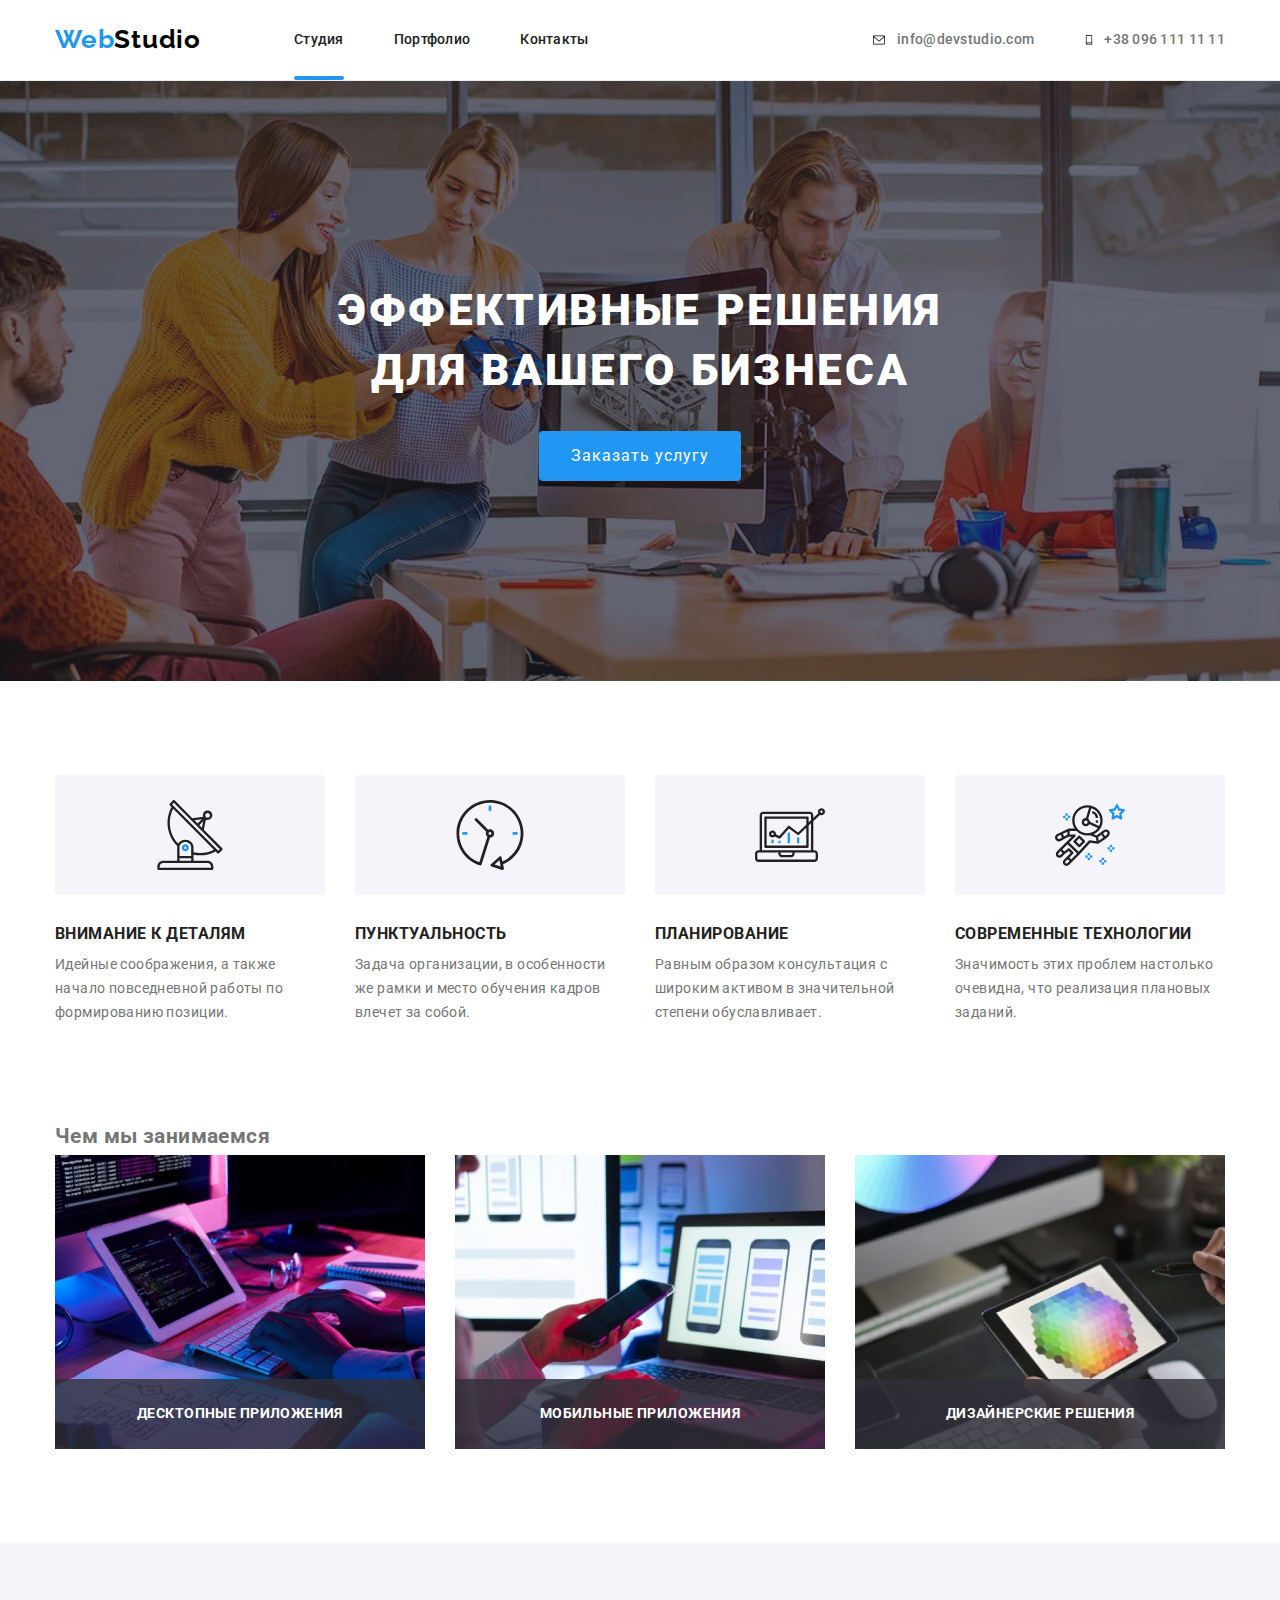
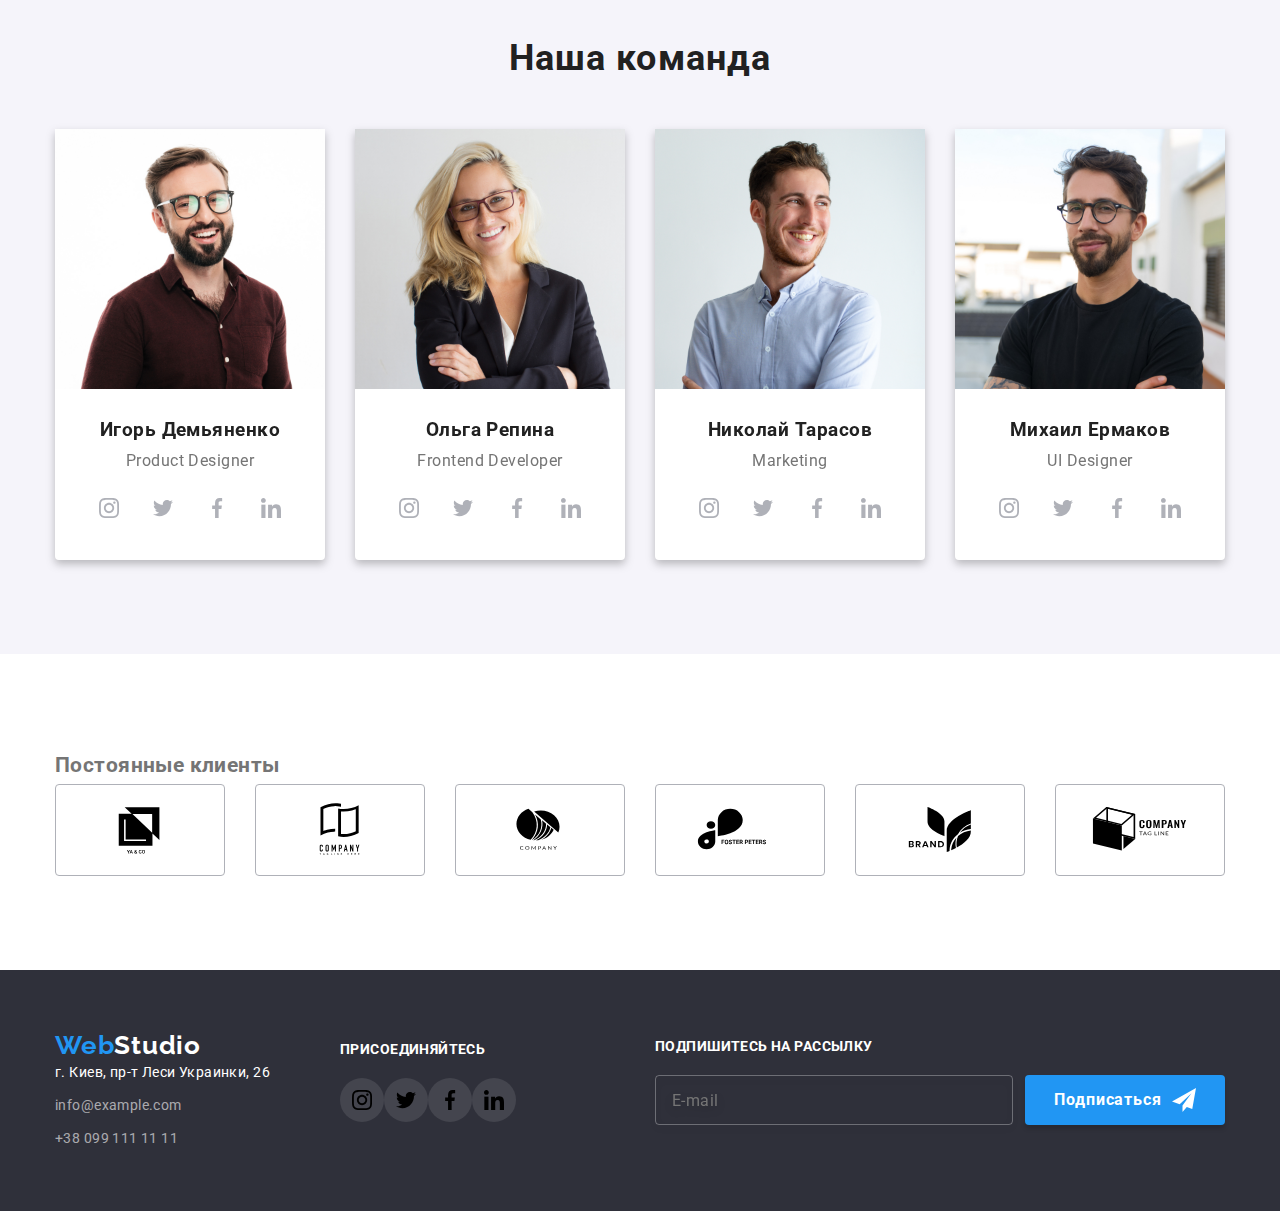
==== commit 9b6494e2: "social-media links scssed" ====
--- a/main.html
+++ b/main.html
@@ -132,55 +132,55 @@
                         <img src="./images/img3.jpg" alt="Фото Игорь Демьяненко" width="270" height="260" class="image">
                         <h3 class="team-card__title">Игорь Демьяненко</h3>
                         <p lang="en" class="team-card__text">Product Designer</p>
-                        <ul class="row-items sm-list">
-                                <li class="list sm-item"><a href="" class="social-media"> <svg class="icon" width="20" height="20"><use href="./images/icons.svg#icon-instagram"></use></svg></a></li>
-                                <li class="list sm-item"><a href="" class="social-media"> <svg class="icon" width="20" height="20"><use href="./images/icons.svg#icon-twitter"></use></svg></a></li>
-                                <li class="list sm-item"><a href="" class="social-media"> <svg class="icon" width="20" height="20"><use href="./images/icons.svg#icon-facebook"></use></svg></a></li>
-                                <li class="list sm-item"><a href="" class="social-media"> <svg class="icon" width="20" height="20"><use href="./images/icons.svg#icon-linkedin"></use></svg></a></li>
-                        </ul>
+                                <ul class="social-media">
+                                        <li class="social-media__list-item"><a href="" class="social-media__link"> <svg class="social-media__icon" width="20" height="20"><use href="./images/icons.svg#icon-instagram"></use></svg></a></li>
+                                        <li class="social-media__list-item"><a href="" class="social-media__link"> <svg class="social-media__icon" width="20" height="20"><use href="./images/icons.svg#icon-twitter"></use></svg></a></li>
+                                        <li class="social-media__list-item"><a href="" class="social-media__link"> <svg class="social-media__icon" width="20" height="20"><use href="./images/icons.svg#icon-facebook"></use></svg></a></li>
+                                        <li class="social-media__list-item"><a href="" class="social-media__link"> <svg class="social-media__icon" width="20" height="20"><use href="./images/icons.svg#icon-linkedin"></use></svg></a></li>
+                                </ul>
                         </li>
 
                         <li class="section-list__item team-card team-card__list">
                         <img src="./images/img2.jpg" alt="Фото Ольга Репина" width="270" height="260" class="image">
                         <h3 class="team-card__title">Ольга Репина</h3>
                         <p lang="en" class="team-card__text">Frontend Developer</p>
-                        <ul class="row-items sm-list">
-                                                        <li class="list sm-item"><a href="" class="social-media"> <svg class="icon" width="20" height="20">
-                                                                                <use href="./images/icons.svg#icon-instagram"></use>
-                                                                        </svg></a></li>
-                                                        <li class="list sm-item"><a href="" class="social-media"> <svg class="icon" width="20" height="20">
-                                                                                <use href="./images/icons.svg#icon-twitter"></use>
-                                                                        </svg></a></li>
-                                                        <li class="list sm-item"><a href="" class="social-media"> <svg class="icon" width="20" height="20">
-                                                                                <use href="./images/icons.svg#icon-facebook"></use>
-                                                                        </svg></a></li>
-                                                        <li class="list sm-item"><a href="" class="social-media"> <svg class="icon" width="20" height="20">
-                                                                                <use href="./images/icons.svg#icon-linkedin"></use>
-                                                                        </svg></a></li>
-                        </ul>
+                                <ul class="social-media">
+                                        <li class="social-media__list-item"><a href="" class="social-media__link"> <svg class="social-media__icon" width="20" height="20">
+                                                                <use href="./images/icons.svg#icon-instagram"></use>
+                                                        </svg></a></li>
+                                        <li class="social-media__list-item"><a href="" class="social-media__link"> <svg class="social-media__icon" width="20" height="20">
+                                                                <use href="./images/icons.svg#icon-twitter"></use>
+                                                        </svg></a></li>
+                                        <li class="social-media__list-item"><a href="" class="social-media__link"> <svg class="social-media__icon" width="20" height="20">
+                                                                <use href="./images/icons.svg#icon-facebook"></use>
+                                                        </svg></a></li>
+                                        <li class="social-media__list-item"><a href="" class="social-media__link"> <svg class="social-media__icon" width="20" height="20">
+                                                                <use href="./images/icons.svg#icon-linkedin"></use>
+                                                        </svg></a></li>
+                                </ul>
                         </li>
 
                         <li class="section-list__item team-card team-card__list">
                         <img src="./images/img1.jpg" alt="Фото Николай Тарасов" width="270" height="260" class="image">
                         <h3 class="team-card__title">Николай Тарасов</h3>
                         <p lang="en" class="team-card__text">Marketing</p>
-                        <ul class="row-items sm-list">
-                                <li class="list sm-item"><a href="" class="social-media"> <svg class="icon" width="20" height="20"><use href="./images/icons.svg#icon-instagram"></use></svg></a></li>
-                                <li class="list sm-item"><a href="" class="social-media"> <svg class="icon" width="20" height="20"><use href="./images/icons.svg#icon-twitter"></use></svg></a></li>
-                                <li class="list sm-item"><a href="" class="social-media"> <svg class="icon" width="20" height="20"><use href="./images/icons.svg#icon-facebook"></use></svg></a></li>
-                                <li class="list sm-item"><a href="" class="social-media"> <svg class="icon" width="20" height="20"><use href="./images/icons.svg#icon-linkedin"></use></svg></a></li>
-                        </ul>
+                                <ul class="social-media">
+                                        <li class="social-media__list-item"><a href="" class="social-media__link"> <svg class="social-media__icon" width="20" height="20"><use href="./images/icons.svg#icon-instagram"></use></svg></a></li>
+                                        <li class="social-media__list-item"><a href="" class="social-media__link"> <svg class="social-media__icon" width="20" height="20"><use href="./images/icons.svg#icon-twitter"></use></svg></a></li>
+                                        <li class="social-media__list-item"><a href="" class="social-media__link"> <svg class="social-media__icon" width="20" height="20"><use href="./images/icons.svg#icon-facebook"></use></svg></a></li>
+                                        <li class="social-media__list-item"><a href="" class="social-media__link"> <svg class="social-media__icon" width="20" height="20"><use href="./images/icons.svg#icon-linkedin"></use></svg></a></li>
+                                </ul>
                         </li>
                         
                         <li class="section-list__item team-card team-card__list">
                         <img src="./images/img.jpg" alt="Фото Михаил Ермаков" width="270" height="260" class="image">
                         <h3 class="team-card__title">Михаил Ермаков</h3>
                         <p lang="en" class="team-card__text">UI Designer</p>
-                                <ul class="row-items sm-list">
-                                <li class="list sm-item"><a href="" class="social-media"> <svg class="icon" width="20" height="20"><use href="./images/icons.svg#icon-instagram"></use></svg></a></li>
-                                <li class="list sm-item"><a href="" class="social-media"> <svg class="icon" width="20" height="20"><use href="./images/icons.svg#icon-twitter"></use></svg></a></li>
-                                <li class="list sm-item"><a href="" class="social-media"> <svg class="icon" width="20" height="20"><use href="./images/icons.svg#icon-facebook"></use></svg></a></li>
-                                <li class="list sm-item"><a href="" class="social-media"> <svg class="icon" width="20" height="20"><use href="./images/icons.svg#icon-linkedin"></use></svg></a></li>
+                                <ul class="social-media">
+                                        <li class="social-media__list-item"><a href="" class="social-media__link"> <svg class="social-media__icon" width="20" height="20"><use href="./images/icons.svg#icon-instagram"></use></svg></a></li>
+                                        <li class="social-media__list-item"><a href="" class="social-media__link"> <svg class="social-media__icon" width="20" height="20"><use href="./images/icons.svg#icon-twitter"></use></svg></a></li>
+                                        <li class="social-media__list-item"><a href="" class="social-media__link"> <svg class="social-media__icon" width="20" height="20"><use href="./images/icons.svg#icon-facebook"></use></svg></a></li>
+                                        <li class="social-media__list-item"><a href="" class="social-media__link"> <svg class="social-media__icon" width="20" height="20"><use href="./images/icons.svg#icon-linkedin"></use></svg></a></li>
                         </ul>
                         </li>
                 </ul>
--- a/css/main.min.css
+++ b/css/main.min.css
@@ -1,2 +1,2 @@
-h1,h2,h3,h4,h5,h6,ul,p{margin:0;padding:0}body{font-family:"Roboto", "Helvetica Neue", "Verdana", "Tahoma", sans-serif;color:#757575;font-size:14px;line-height:1.71;letter-spacing:0.03em;background:#fff}.container{max-width:1200px;margin-left:auto;margin-right:auto;padding-left:15px;padding-right:15px}.link{display:block;text-decoration:none;-webkit-transition-property:-webkit-box-shadow;transition-property:-webkit-box-shadow;transition-property:box-shadow;transition-property:box-shadow, -webkit-box-shadow;-webkit-transition-duration:250ms;transition-duration:250ms;-webkit-transition-timing-function:cubic-bezier(0.4, 0, 0.2, 1);transition-timing-function:cubic-bezier(0.4, 0, 0.2, 1)}.list{list-style:none}.row-items{display:-webkit-box;display:-ms-flexbox;display:flex;-ms-flex-wrap:wrap;flex-wrap:wrap;-webkit-box-align:center;-ms-flex-align:center;align-items:center}.header{border-bottom:#ececec solid 1px}.header-contacts{margin-left:auto}.logo{font-family:"Raleway";font-weight:700;font-size:26px;line-height:1.2;letter-spacing:0.03em;color:#2196f3}.logo__text{color:#000}.logo__text--alternative{color:#fff}.header-list{margin-right:50px}.header-list:last-child{margin-right:0px}.header-list:first-child{margin-left:93px}.header-item{padding-top:32px;padding-bottom:32px;display:-webkit-box;display:-ms-flexbox;display:flex;-webkit-box-align:center;-ms-flex-align:center;align-items:center;-webkit-box-pack:center;-ms-flex-pack:center;justify-content:center;font-weight:500;line-height:1.14;letter-spacing:0.02em;text-decoration:none;position:relative;-webkit-transition-property:color;transition-property:color;-webkit-transition-duration:250ms;transition-duration:250ms;-webkit-transition-timing-function:cubic-bezier(0.4, 0, 0.2, 1);transition-timing-function:cubic-bezier(0.4, 0, 0.2, 1)}.current-page::after{content:"";width:100%;height:4px;background-color:#2196f3;border-radius:2px;position:absolute;bottom:0}.header-icon{margin-right:10px}.navigation{color:#212121}.contacts{color:#757575}.header-item:hover,.header-item:focus,.address-street:focus,.address-street:hover,.address-contacts:focus,.address-contacts:hover{color:#2196f3}.hero{padding-top:200px;padding-bottom:200px;background:#2f303a;background-image:-webkit-gradient(linear, left top, left bottom, from(rgba(47,48,58,0.4)), to(rgba(47,48,58,0.4))),url(../images/hero-background.jpg);background-image:linear-gradient(rgba(47,48,58,0.4), rgba(47,48,58,0.4)),url(../images/hero-background.jpg);background-repeat:no-repeat;background-position:center;background-size:cover}.hero__title{font-weight:900;font-size:44px;line-height:1.36;letter-spacing:0.06em;text-transform:uppercase;color:#fff;text-align:center}.hero__button{margin-top:30px;margin-left:auto;margin-right:auto}.button{display:block;padding:10px 32px;font-family:inherit;font-weight:700px;font-size:16px;line-height:1.87;letter-spacing:0.06em;color:#fff;background:#2196f3;border:transparent;border-radius:4px;cursor:pointer}.advantage-title{margin-bottom:10px;font-weight:700px;line-height:1.14;letter-spacing:0.03em;text-transform:uppercase;color:#212121}.advantage-list{max-width:270px;margin-right:30px}.advantage-list:last-child{margin-right:0}.advantage-icon{display:-webkit-box;display:-ms-flexbox;display:flex;margin-bottom:30px;-webkit-box-align:center;-ms-flex-align:center;align-items:center;-webkit-box-pack:center;-ms-flex-pack:center;justify-content:center;width:270px;height:120px;background-color:#f5f4fa;border-radius:4px}.section-services{padding-bottom:94px}.services-list{margin-right:30px;position:relative}.services-list:last-child{margin-right:0}.section{padding-top:94px;padding-bottom:94px}.section--alternative{background:#f5f4fa}.section__title{font-weight:700px;font-size:36px;line-height:1.17;text-align:center;letter-spacing:0.03em;color:#212121;margin-bottom:50px}.section-list{display:-webkit-box;display:-ms-flexbox;display:flex;-ms-flex-wrap:wrap;flex-wrap:wrap;-webkit-box-align:center;-ms-flex-align:center;align-items:center;list-style:none}.section-list__item{margin-right:30px}.section-list__item:last-child{margin-right:0}.team-card{max-width:270px;background:#fff;padding-bottom:30px;border-radius:0px 0px 4px 4px;-webkit-filter:drop-shadow(0px 4px 4px rgba(0,0,0,0.25));filter:drop-shadow(0px 4px 4px rgba(0,0,0,0.25))}.team-card__list{font-size:16px;line-height:1.19;text-align:center;letter-spacing:0.03em}.team-card__title{margin-top:30px;margin-bottom:10px;font-weight:500px;color:#212121}.team-card__text{margin-bottom:16px}.sm-list{display:-webkit-box;display:-ms-flexbox;display:flex;-webkit-box-pack:center;-ms-flex-pack:center;justify-content:center}.sm-item{margin-right:10px}.sm-item:last-child{margin-right:0}.social-media{display:-webkit-box;display:-ms-flexbox;display:flex;width:44px;height:44px;background-color:transparent;border-radius:50%;-webkit-box-align:center;-ms-flex-align:center;align-items:center;-webkit-box-pack:center;-ms-flex-pack:center;justify-content:center;color:#afb1b8;-webkit-transition-property:background-color;transition-property:background-color;-webkit-transition-duration:250ms;transition-duration:250ms;-webkit-transition-timing-function:cubic-bezier(0.4, 0, 0.2, 1);transition-timing-function:cubic-bezier(0.4, 0, 0.2, 1)}.social-media-footer{display:-webkit-box;display:-ms-flexbox;display:flex;width:44px;height:44px;background-color:rgba(255,255,255,0.1);border-radius:50%;-webkit-box-align:center;-ms-flex-align:center;align-items:center;-webkit-box-pack:center;-ms-flex-pack:center;justify-content:center;color:#fff;-webkit-transition-property:background-color;transition-property:background-color;-webkit-transition-duration:250ms;transition-duration:250ms;-webkit-transition-timing-function:cubic-bezier(0.4, 0, 0.2, 1);transition-timing-function:cubic-bezier(0.4, 0, 0.2, 1)}.icon{fill:currentColor}.social-media:hover,.social-media:focus,.social-media-footer:hover,.social-media-footer:focus{background:#2196f3;color:#fff}.clients-margins{margin-right:30px}.client-list{display:-webkit-box;display:-ms-flexbox;display:flex;-webkit-box-align:center;-ms-flex-align:center;align-items:center;-webkit-box-pack:center;-ms-flex-pack:center;justify-content:center;width:170px;height:92px;color:#afb1b8;background-color:#fff;border:1px solid #afb1b8;-webkit-box-sizing:border-box;box-sizing:border-box;border-radius:4px;-webkit-transition-property:color border filter;transition-property:color border filter;-webkit-transition-duration:250ms;transition-duration:250ms;-webkit-transition-timing-function:cubic-bezier(0.4, 0, 0.2, 1);transition-timing-function:cubic-bezier(0.4, 0, 0.2, 1)}.clients-margins:last-child{margin-right:0}.client-list:hover,.client-list:focus{color:#2196f3;border:1px solid #2196f3;-webkit-filter:drop-shadow(0px 4px 4px rgba(0,0,0,0.25));filter:drop-shadow(0px 4px 4px rgba(0,0,0,0.25))}.footer{background:#2f303a;padding-top:60px;padding-bottom:60px}.logo-footer{margin-bottom:20px;font-family:"Raleway";font-weight:700;font-size:26px;line-height:1.2;letter-spacing:0.03em;color:#2196f3;margin-bottom:20px}.studio-footer{color:#fff}.footer-list{margin-top:9px}.footer-list:first-child{margin-top:0}.address-street{color:#fff;line-height:1.71;letter-spacing:0.03em;text-decoration:inherit;font-style:normal;-webkit-transition-property:color;transition-property:color;-webkit-transition-duration:250ms;transition-duration:250ms;-webkit-transition-timing-function:cubic-bezier(0.4, 0, 0.2, 1);transition-timing-function:cubic-bezier(0.4, 0, 0.2, 1)}.address-contacts{line-height:1.71;letter-spacing:0.03em;color:rgba(255,255,255,0.6);font-style:normal;-webkit-transition-property:color;transition-property:color;-webkit-transition-duration:250ms;transition-duration:250ms;-webkit-transition-timing-function:cubic-bezier(0.4, 0, 0.2, 1);transition-timing-function:cubic-bezier(0.4, 0, 0.2, 1)}.call-to-action{font-weight:bold;font-size:14px;line-height:1.14;letter-spacing:0.03em;text-transform:uppercase;color:#ffffff;margin-bottom:20px;display:block}.studio-social-media{margin-left:70px;margin-top:12px}.row-items-footer{display:-webkit-box;display:-ms-flexbox;display:flex;-webkit-box-align:start;-ms-flex-align:start;align-items:flex-start}.footer-form{display:-webkit-box;display:-ms-flexbox;display:flex}.footer-input{margin-left:auto}.email-input{display:inline-block;width:358px;height:50px;margin-right:12px;background-color:transparent;border:1px solid rgba(255,255,255,0.3);-webkit-box-sizing:border-box;box-sizing:border-box;-webkit-filter:drop-shadow(0px 4px 4px rgba(0,0,0,0.15));filter:drop-shadow(0px 4px 4px rgba(0,0,0,0.15));border-radius:4px;padding-top:15px;padding-bottom:15px;padding-left:16px;font-size:16px;line-height:1.25;letter-spacing:0.03em;color:rgba(255,255,255,0.6);outline:none}.btn-submission{display:-webkit-box;display:-ms-flexbox;display:flex;-webkit-box-align:center;-ms-flex-align:center;align-items:center;-webkit-box-pack:center;-ms-flex-pack:center;justify-content:center;width:200px;height:50px;font-family:inherit;font-weight:700;font-size:16px;line-height:1.87;letter-spacing:0.06em;color:#fff;background:#2196f3;border:transparent;border-radius:4px;cursor:pointer;-webkit-box-shadow:0px 4px 4px rgba(0,0,0,0.15);box-shadow:0px 4px 4px rgba(0,0,0,0.15)}.btn-icon{margin-left:10px}.hidden{position:absolute;clip:rect(0 0 0 0);width:1px;height:1px;margin:-1px;border:0;padding:0;overflow:hidden}.filter{padding:6px 22px;font-weight:500;font-size:16px;line-height:1.62;text-align:center;letter-spacing:0.03em;color:#212121;background:#f5f4fa;cursor:pointer;border:transparent;border-radius:4px;-webkit-transition-property:background-color color;transition-property:background-color color;-webkit-transition-duration:250ms;transition-duration:250ms;-webkit-transition-timing-function:cubic-bezier(0.4, 0, 0.2, 1);transition-timing-function:cubic-bezier(0.4, 0, 0.2, 1)}.filter:hover,.filter:focus{color:#fff;background:#2196f3;-webkit-box-shadow:0px 3px 1px rgba(0,0,0,0.1),0px 1px 2px rgba(0,0,0,0.08),0px 2px 2px rgba(0,0,0,0.12);box-shadow:0px 3px 1px rgba(0,0,0,0.1),0px 1px 2px rgba(0,0,0,0.08),0px 2px 2px rgba(0,0,0,0.12);-webkit-transition-property:-webkit-box-shadow;transition-property:-webkit-box-shadow;transition-property:box-shadow;transition-property:box-shadow, -webkit-box-shadow;-webkit-transition-duration:250ms;transition-duration:250ms;-webkit-transition-timing-function:cubic-bezier(0.4, 0, 0.2, 1);transition-timing-function:cubic-bezier(0.4, 0, 0.2, 1)}.filter-list{margin-right:6px}.filter-list:last-child{margin-right:0}.filter-position{-webkit-box-pack:center;-ms-flex-pack:center;justify-content:center;margin-bottom:34px}.project-card{width:370px;margin-right:30px;margin-top:30px}.shadow-effect-portfolio:hover,.shadow-effect-portfolio:focus{-webkit-box-shadow:0px 1px 1px rgba(0,0,0,0.12),0px 4px 4px rgba(0,0,0,0.06),1px 4px 6px rgba(0,0,0,0.16);box-shadow:0px 1px 1px rgba(0,0,0,0.12),0px 4px 4px rgba(0,0,0,0.06),1px 4px 6px rgba(0,0,0,0.16)}.link:hover .project-brief,.link:focus .project-brief{-webkit-transform:translateY(0);transform:translateY(0);-webkit-transition-property:-webkit-transform;transition-property:-webkit-transform;transition-property:transform;transition-property:transform, -webkit-transform;-webkit-transition-duration:250ms;transition-duration:250ms;-webkit-transition-timing-function:cubic-bezier(0.4, 0, 0.2, 1);transition-timing-function:cubic-bezier(0.4, 0, 0.2, 1)}.project-card:nth-child(-n+3){margin-top:0}.project-card:nth-child(3n+0){margin-right:0}.image{display:block;max-width:100%;height:auto}.brief-position{position:relative;overflow:hidden}.project-brief{position:absolute;width:100%;height:100%;top:0;padding:63px 24px;-webkit-transform:translateY(101%);transform:translateY(101%);font-size:18px;line-height:1.56;letter-spacing:0.03em;color:#fff;background-color:rgba(33,150,243,0.9)}.service-name{position:absolute;bottom:0;width:100%;min-height:70px;background-color:rgba(47,48,58,0.8);overflow:auto;color:#fff;font-weight:700;line-height:1.14;letter-spacing:0.03em;text-transform:uppercase;display:-webkit-box;display:-ms-flexbox;display:flex;-webkit-box-pack:center;-ms-flex-pack:center;justify-content:center;-webkit-box-align:center;-ms-flex-align:center;align-items:center}.project-text{padding:20px 24px;background:#fff;border:#eeeeee 1px solid}.project-name{font-weight:700;font-size:18px;line-height:2;letter-spacing:0.06em;color:#212121}.project-definition{font-size:16px;line-height:1.87;letter-spacing:0.03em;color:#757575}.backdrop{position:fixed;top:0;background-color:rgba(0,0,0,0.2);width:100vw;height:100vh;display:-webkit-box;display:-ms-flexbox;display:flex;-webkit-box-align:center;-ms-flex-align:center;align-items:center;-webkit-box-pack:center;-ms-flex-pack:center;justify-content:center;-webkit-transition-property:opacity visibility;transition-property:opacity visibility;-webkit-transition-duration:250ms;transition-duration:250ms;-webkit-transition-timing-function:cubic-bezier(0.4, 0, 0.2, 1);transition-timing-function:cubic-bezier(0.4, 0, 0.2, 1)}.modal{background-color:#fff;padding:40px;width:528px;min-height:521px;-webkit-box-shadow:0px 1px 3px rgba(0,0,0,0.12),0px 1px 1px rgba(0,0,0,0.14),0px 2px 1px rgba(0,0,0,0.2);box-shadow:0px 1px 3px rgba(0,0,0,0.12),0px 1px 1px rgba(0,0,0,0.14),0px 2px 1px rgba(0,0,0,0.2);border-radius:4px;position:relative;-webkit-transform:translateY(0);transform:translateY(0);-webkit-transition-property:-webkit-transform;transition-property:-webkit-transform;transition-property:transform;transition-property:transform, -webkit-transform;-webkit-transition-duration:250ms;transition-duration:250ms;-webkit-transition-timing-function:cubic-bezier(0.4, 0, 0.2, 1);transition-timing-function:cubic-bezier(0.4, 0, 0.2, 1)}.backdrop.is-hidden .modal{-webkit-transform:translateY(100%);transform:translateY(100%);-webkit-transition-property:-webkit-transform;transition-property:-webkit-transform;transition-property:transform;transition-property:transform, -webkit-transform;-webkit-transition-duration:250ms;transition-duration:250ms;-webkit-transition-timing-function:cubic-bezier(0.4, 0, 0.2, 1);transition-timing-function:cubic-bezier(0.4, 0, 0.2, 1)}.close-btn{position:absolute;top:8px;right:8px;width:30px;height:30px;border-radius:50%;background:#fff;border:1px solid rgba(0,0,0,0.1);-webkit-box-sizing:border-box;box-sizing:border-box;display:-webkit-box;display:-ms-flexbox;display:flex;-webkit-box-align:center;-ms-flex-align:center;align-items:center;-webkit-box-pack:center;-ms-flex-pack:center;justify-content:center;cursor:pointer}.close-btn:focus .cross,.close-btn:hover .cross{fill:#2196f3;-webkit-transition-property:fill;transition-property:fill;-webkit-transition-duration:250ms;transition-duration:250ms;-webkit-transition-timing-function:cubic-bezier(0.4, 0, 0.2, 1);transition-timing-function:cubic-bezier(0.4, 0, 0.2, 1)}.is-hidden{visibility:hidden;opacity:0;pointer-events:none}.form-label{margin-bottom:12px;font-weight:700;font-size:20px;line-height:1.15;text-align:center;letter-spacing:0.03em;color:#212121}.input-wrap{position:relative;margin-bottom:10px}.input-icon{position:absolute;top:76%;left:15px;-webkit-transform:translateY(-76%);transform:translateY(-76%)}.input-layout{display:block;margin-left:auto;margin-right:auto;padding:12px 42px;width:100%;height:40px;border:1px solid rgba(33,33,33,0.2);-webkit-box-sizing:border-box;box-sizing:border-box;border-radius:4px;outline:none;-webkit-transition-property:border-color;transition-property:border-color;-webkit-transition-duration:250ms;transition-duration:250ms;-webkit-transition-timing-function:cubic-bezier(0.4, 0, 0.2, 1);transition-timing-function:cubic-bezier(0.4, 0, 0.2, 1)}.btn-margins{margin-left:auto;margin-right:auto;margin-top:30px}.textarea-position{margin-left:auto;margin-right:auto;margin-bottom:20px}.textarea-layout{display:block;padding:12px 16px;width:100%;height:120px;border:1px solid rgba(33,33,33,0.2);-webkit-box-sizing:border-box;box-sizing:border-box;border-radius:4px;outline:none;resize:none;-webkit-transition-property:border-color;transition-property:border-color;-webkit-transition-duration:250ms;transition-duration:250ms;-webkit-transition-timing-function:cubic-bezier(0.4, 0, 0.2, 1);transition-timing-function:cubic-bezier(0.4, 0, 0.2, 1)}.input-layout:focus,.textarea-layout:focus{border-color:#2196f3}.input-layout:focus+.input-icon{fill:#2196f3;-webkit-transition-property:fill;transition-property:fill;-webkit-transition-duration:250ms;transition-duration:250ms;-webkit-transition-timing-function:cubic-bezier(0.4, 0, 0.2, 1);transition-timing-function:cubic-bezier(0.4, 0, 0.2, 1)}.textarea-layout::-webkit-input-placeholder{color:rgba(117,117,117,0.5)}.textarea-layout:-ms-input-placeholder{color:rgba(117,117,117,0.5)}.textarea-layout::-ms-input-placeholder{color:rgba(117,117,117,0.5)}.textarea-layout::placeholder{color:rgba(117,117,117,0.5)}.policy-text{display:-webkit-box;display:-ms-flexbox;display:flex;-webkit-box-align:center;-ms-flex-align:center;align-items:center;-webkit-box-pack:center;-ms-flex-pack:center;justify-content:center;color:#757575;font-size:14px;line-height:1.71;letter-spacing:0.03em}.policy-link{display:inline-block;text-decoration:none;color:#2196f3;margin-left:4px;position:relative}.policy-link::after{content:"";display:block;width:100%;height:1px;background-color:#2196f3;position:absolute;left:0;bottom:6px}.policy-check{display:-webkit-box;display:-ms-flexbox;display:flex;-webkit-box-align:center;-ms-flex-align:center;align-items:center;-webkit-box-pack:center;-ms-flex-pack:center;justify-content:center;width:16px;height:15px;border:solid #212121 2px;border-radius:2px;background-color:#fff;margin-right:8.38px}.input-check:checked+.policy-text .policy-check{background-color:#2196f3;border:none}
+h1,h2,h3,h4,h5,h6,ul,p{margin:0;padding:0}body{font-family:"Roboto", "Helvetica Neue", "Verdana", "Tahoma", sans-serif;color:#757575;font-size:14px;line-height:1.71;letter-spacing:0.03em;background:#fff}.container{max-width:1200px;margin-left:auto;margin-right:auto;padding-left:15px;padding-right:15px}.link{display:block;text-decoration:none;-webkit-transition-property:-webkit-box-shadow;transition-property:-webkit-box-shadow;transition-property:box-shadow;transition-property:box-shadow, -webkit-box-shadow;-webkit-transition-duration:250ms;transition-duration:250ms;-webkit-transition-timing-function:cubic-bezier(0.4, 0, 0.2, 1);transition-timing-function:cubic-bezier(0.4, 0, 0.2, 1)}.list{list-style:none}.row-items{display:-webkit-box;display:-ms-flexbox;display:flex;-ms-flex-wrap:wrap;flex-wrap:wrap;-webkit-box-align:center;-ms-flex-align:center;align-items:center}.header{border-bottom:#ececec solid 1px}.header-contacts{margin-left:auto}.logo{font-family:"Raleway";font-weight:700;font-size:26px;line-height:1.2;letter-spacing:0.03em;color:#2196f3}.logo__text{color:#000}.logo__text--alternative{color:#fff}.header-list{margin-right:50px}.header-list:last-child{margin-right:0px}.header-list:first-child{margin-left:93px}.header-item{padding-top:32px;padding-bottom:32px;display:-webkit-box;display:-ms-flexbox;display:flex;-webkit-box-align:center;-ms-flex-align:center;align-items:center;-webkit-box-pack:center;-ms-flex-pack:center;justify-content:center;font-weight:500;line-height:1.14;letter-spacing:0.02em;text-decoration:none;position:relative;-webkit-transition-property:color;transition-property:color;-webkit-transition-duration:250ms;transition-duration:250ms;-webkit-transition-timing-function:cubic-bezier(0.4, 0, 0.2, 1);transition-timing-function:cubic-bezier(0.4, 0, 0.2, 1)}.current-page::after{content:"";width:100%;height:4px;background-color:#2196f3;border-radius:2px;position:absolute;bottom:0}.header-icon{margin-right:10px}.navigation{color:#212121}.contacts{color:#757575}.header-item:hover,.header-item:focus,.address-street:focus,.address-street:hover,.address-contacts:focus,.address-contacts:hover{color:#2196f3}.hero{padding-top:200px;padding-bottom:200px;background:#2f303a;background-image:-webkit-gradient(linear, left top, left bottom, from(rgba(47,48,58,0.4)), to(rgba(47,48,58,0.4))),url(../images/hero-background.jpg);background-image:linear-gradient(rgba(47,48,58,0.4), rgba(47,48,58,0.4)),url(../images/hero-background.jpg);background-repeat:no-repeat;background-position:center;background-size:cover}.hero__title{font-weight:900;font-size:44px;line-height:1.36;letter-spacing:0.06em;text-transform:uppercase;color:#fff;text-align:center}.hero__button{margin-top:30px;margin-left:auto;margin-right:auto}.button{display:block;padding:10px 32px;font-family:inherit;font-weight:700px;font-size:16px;line-height:1.87;letter-spacing:0.06em;color:#fff;background:#2196f3;border:transparent;border-radius:4px;cursor:pointer}.advantage-title{margin-bottom:10px;font-weight:700px;line-height:1.14;letter-spacing:0.03em;text-transform:uppercase;color:#212121}.advantage-list{max-width:270px;margin-right:30px}.advantage-list:last-child{margin-right:0}.advantage-icon{display:-webkit-box;display:-ms-flexbox;display:flex;margin-bottom:30px;-webkit-box-align:center;-ms-flex-align:center;align-items:center;-webkit-box-pack:center;-ms-flex-pack:center;justify-content:center;width:270px;height:120px;background-color:#f5f4fa;border-radius:4px}.section-services{padding-bottom:94px}.services-list{margin-right:30px;position:relative}.services-list:last-child{margin-right:0}.section{padding-top:94px;padding-bottom:94px}.section--alternative{background:#f5f4fa}.section__title{font-weight:700px;font-size:36px;line-height:1.17;text-align:center;letter-spacing:0.03em;color:#212121;margin-bottom:50px}.section-list{display:-webkit-box;display:-ms-flexbox;display:flex;-ms-flex-wrap:wrap;flex-wrap:wrap;-webkit-box-align:center;-ms-flex-align:center;align-items:center;list-style:none}.section-list__item{margin-right:30px}.section-list__item:last-child{margin-right:0}.team-card{max-width:270px;background:#fff;padding-bottom:30px;border-radius:0px 0px 4px 4px;-webkit-filter:drop-shadow(0px 4px 4px rgba(0,0,0,0.25));filter:drop-shadow(0px 4px 4px rgba(0,0,0,0.25))}.team-card__list{font-size:16px;line-height:1.19;text-align:center;letter-spacing:0.03em}.team-card__title{margin-top:30px;margin-bottom:10px;font-weight:500px;color:#212121}.team-card__text{margin-bottom:16px}.social-media{display:-webkit-box;display:-ms-flexbox;display:flex;-ms-flex-wrap:wrap;flex-wrap:wrap;-webkit-box-align:center;-ms-flex-align:center;align-items:center;-webkit-box-pack:center;-ms-flex-pack:center;justify-content:center}.social-media__list-item{list-style:none;margin-right:10px}.social-media__list-item:last-child{margin-right:0}.social-media__link{display:-webkit-box;display:-ms-flexbox;display:flex;width:44px;height:44px;background-color:transparent;border-radius:50%;-webkit-box-align:center;-ms-flex-align:center;align-items:center;-webkit-box-pack:center;-ms-flex-pack:center;justify-content:center;color:#afb1b8;-webkit-transition-property:background-color;transition-property:background-color;-webkit-transition-duration:250ms;transition-duration:250ms;-webkit-transition-timing-function:cubic-bezier(0.4, 0, 0.2, 1);transition-timing-function:cubic-bezier(0.4, 0, 0.2, 1)}.social-media__link:hover,.social-media__link:focus{background:#2196f3;color:#fff}.social-media__icon{fill:currentColor}.social-media-footer{display:-webkit-box;display:-ms-flexbox;display:flex;width:44px;height:44px;background-color:rgba(255,255,255,0.1);border-radius:50%;-webkit-box-align:center;-ms-flex-align:center;align-items:center;-webkit-box-pack:center;-ms-flex-pack:center;justify-content:center;color:#fff;-webkit-transition-property:background-color;transition-property:background-color;-webkit-transition-duration:250ms;transition-duration:250ms;-webkit-transition-timing-function:cubic-bezier(0.4, 0, 0.2, 1);transition-timing-function:cubic-bezier(0.4, 0, 0.2, 1)}.clients-margins{margin-right:30px}.client-list{display:-webkit-box;display:-ms-flexbox;display:flex;-webkit-box-align:center;-ms-flex-align:center;align-items:center;-webkit-box-pack:center;-ms-flex-pack:center;justify-content:center;width:170px;height:92px;color:#afb1b8;background-color:#fff;border:1px solid #afb1b8;-webkit-box-sizing:border-box;box-sizing:border-box;border-radius:4px;-webkit-transition-property:color border filter;transition-property:color border filter;-webkit-transition-duration:250ms;transition-duration:250ms;-webkit-transition-timing-function:cubic-bezier(0.4, 0, 0.2, 1);transition-timing-function:cubic-bezier(0.4, 0, 0.2, 1)}.clients-margins:last-child{margin-right:0}.client-list:hover,.client-list:focus{color:#2196f3;border:1px solid #2196f3;-webkit-filter:drop-shadow(0px 4px 4px rgba(0,0,0,0.25));filter:drop-shadow(0px 4px 4px rgba(0,0,0,0.25))}.footer{background:#2f303a;padding-top:60px;padding-bottom:60px}.logo-footer{margin-bottom:20px;font-family:"Raleway";font-weight:700;font-size:26px;line-height:1.2;letter-spacing:0.03em;color:#2196f3;margin-bottom:20px}.studio-footer{color:#fff}.footer-list{margin-top:9px}.footer-list:first-child{margin-top:0}.address-street{color:#fff;line-height:1.71;letter-spacing:0.03em;text-decoration:inherit;font-style:normal;-webkit-transition-property:color;transition-property:color;-webkit-transition-duration:250ms;transition-duration:250ms;-webkit-transition-timing-function:cubic-bezier(0.4, 0, 0.2, 1);transition-timing-function:cubic-bezier(0.4, 0, 0.2, 1)}.address-contacts{line-height:1.71;letter-spacing:0.03em;color:rgba(255,255,255,0.6);font-style:normal;-webkit-transition-property:color;transition-property:color;-webkit-transition-duration:250ms;transition-duration:250ms;-webkit-transition-timing-function:cubic-bezier(0.4, 0, 0.2, 1);transition-timing-function:cubic-bezier(0.4, 0, 0.2, 1)}.call-to-action{font-weight:bold;font-size:14px;line-height:1.14;letter-spacing:0.03em;text-transform:uppercase;color:#ffffff;margin-bottom:20px;display:block}.studio-social-media{margin-left:70px;margin-top:12px}.row-items-footer{display:-webkit-box;display:-ms-flexbox;display:flex;-webkit-box-align:start;-ms-flex-align:start;align-items:flex-start}.footer-form{display:-webkit-box;display:-ms-flexbox;display:flex}.footer-input{margin-left:auto}.email-input{display:inline-block;width:358px;height:50px;margin-right:12px;background-color:transparent;border:1px solid rgba(255,255,255,0.3);-webkit-box-sizing:border-box;box-sizing:border-box;-webkit-filter:drop-shadow(0px 4px 4px rgba(0,0,0,0.15));filter:drop-shadow(0px 4px 4px rgba(0,0,0,0.15));border-radius:4px;padding-top:15px;padding-bottom:15px;padding-left:16px;font-size:16px;line-height:1.25;letter-spacing:0.03em;color:rgba(255,255,255,0.6);outline:none}.btn-submission{display:-webkit-box;display:-ms-flexbox;display:flex;-webkit-box-align:center;-ms-flex-align:center;align-items:center;-webkit-box-pack:center;-ms-flex-pack:center;justify-content:center;width:200px;height:50px;font-family:inherit;font-weight:700;font-size:16px;line-height:1.87;letter-spacing:0.06em;color:#fff;background:#2196f3;border:transparent;border-radius:4px;cursor:pointer;-webkit-box-shadow:0px 4px 4px rgba(0,0,0,0.15);box-shadow:0px 4px 4px rgba(0,0,0,0.15)}.btn-icon{margin-left:10px}.hidden{position:absolute;clip:rect(0 0 0 0);width:1px;height:1px;margin:-1px;border:0;padding:0;overflow:hidden}.filter{padding:6px 22px;font-weight:500;font-size:16px;line-height:1.62;text-align:center;letter-spacing:0.03em;color:#212121;background:#f5f4fa;cursor:pointer;border:transparent;border-radius:4px;-webkit-transition-property:background-color color;transition-property:background-color color;-webkit-transition-duration:250ms;transition-duration:250ms;-webkit-transition-timing-function:cubic-bezier(0.4, 0, 0.2, 1);transition-timing-function:cubic-bezier(0.4, 0, 0.2, 1)}.filter:hover,.filter:focus{color:#fff;background:#2196f3;-webkit-box-shadow:0px 3px 1px rgba(0,0,0,0.1),0px 1px 2px rgba(0,0,0,0.08),0px 2px 2px rgba(0,0,0,0.12);box-shadow:0px 3px 1px rgba(0,0,0,0.1),0px 1px 2px rgba(0,0,0,0.08),0px 2px 2px rgba(0,0,0,0.12);-webkit-transition-property:-webkit-box-shadow;transition-property:-webkit-box-shadow;transition-property:box-shadow;transition-property:box-shadow, -webkit-box-shadow;-webkit-transition-duration:250ms;transition-duration:250ms;-webkit-transition-timing-function:cubic-bezier(0.4, 0, 0.2, 1);transition-timing-function:cubic-bezier(0.4, 0, 0.2, 1)}.filter-list{margin-right:6px}.filter-list:last-child{margin-right:0}.filter-position{-webkit-box-pack:center;-ms-flex-pack:center;justify-content:center;margin-bottom:34px}.project-card{width:370px;margin-right:30px;margin-top:30px}.shadow-effect-portfolio:hover,.shadow-effect-portfolio:focus{-webkit-box-shadow:0px 1px 1px rgba(0,0,0,0.12),0px 4px 4px rgba(0,0,0,0.06),1px 4px 6px rgba(0,0,0,0.16);box-shadow:0px 1px 1px rgba(0,0,0,0.12),0px 4px 4px rgba(0,0,0,0.06),1px 4px 6px rgba(0,0,0,0.16)}.link:hover .project-brief,.link:focus .project-brief{-webkit-transform:translateY(0);transform:translateY(0);-webkit-transition-property:-webkit-transform;transition-property:-webkit-transform;transition-property:transform;transition-property:transform, -webkit-transform;-webkit-transition-duration:250ms;transition-duration:250ms;-webkit-transition-timing-function:cubic-bezier(0.4, 0, 0.2, 1);transition-timing-function:cubic-bezier(0.4, 0, 0.2, 1)}.project-card:nth-child(-n+3){margin-top:0}.project-card:nth-child(3n+0){margin-right:0}.image{display:block;max-width:100%;height:auto}.brief-position{position:relative;overflow:hidden}.project-brief{position:absolute;width:100%;height:100%;top:0;padding:63px 24px;-webkit-transform:translateY(101%);transform:translateY(101%);font-size:18px;line-height:1.56;letter-spacing:0.03em;color:#fff;background-color:rgba(33,150,243,0.9)}.service-name{position:absolute;bottom:0;width:100%;min-height:70px;background-color:rgba(47,48,58,0.8);overflow:auto;color:#fff;font-weight:700;line-height:1.14;letter-spacing:0.03em;text-transform:uppercase;display:-webkit-box;display:-ms-flexbox;display:flex;-webkit-box-pack:center;-ms-flex-pack:center;justify-content:center;-webkit-box-align:center;-ms-flex-align:center;align-items:center}.project-text{padding:20px 24px;background:#fff;border:#eeeeee 1px solid}.project-name{font-weight:700;font-size:18px;line-height:2;letter-spacing:0.06em;color:#212121}.project-definition{font-size:16px;line-height:1.87;letter-spacing:0.03em;color:#757575}.backdrop{position:fixed;top:0;background-color:rgba(0,0,0,0.2);width:100vw;height:100vh;display:-webkit-box;display:-ms-flexbox;display:flex;-webkit-box-align:center;-ms-flex-align:center;align-items:center;-webkit-box-pack:center;-ms-flex-pack:center;justify-content:center;-webkit-transition-property:opacity visibility;transition-property:opacity visibility;-webkit-transition-duration:250ms;transition-duration:250ms;-webkit-transition-timing-function:cubic-bezier(0.4, 0, 0.2, 1);transition-timing-function:cubic-bezier(0.4, 0, 0.2, 1)}.modal{background-color:#fff;padding:40px;width:528px;min-height:521px;-webkit-box-shadow:0px 1px 3px rgba(0,0,0,0.12),0px 1px 1px rgba(0,0,0,0.14),0px 2px 1px rgba(0,0,0,0.2);box-shadow:0px 1px 3px rgba(0,0,0,0.12),0px 1px 1px rgba(0,0,0,0.14),0px 2px 1px rgba(0,0,0,0.2);border-radius:4px;position:relative;-webkit-transform:translateY(0);transform:translateY(0);-webkit-transition-property:-webkit-transform;transition-property:-webkit-transform;transition-property:transform;transition-property:transform, -webkit-transform;-webkit-transition-duration:250ms;transition-duration:250ms;-webkit-transition-timing-function:cubic-bezier(0.4, 0, 0.2, 1);transition-timing-function:cubic-bezier(0.4, 0, 0.2, 1)}.backdrop.is-hidden .modal{-webkit-transform:translateY(100%);transform:translateY(100%);-webkit-transition-property:-webkit-transform;transition-property:-webkit-transform;transition-property:transform;transition-property:transform, -webkit-transform;-webkit-transition-duration:250ms;transition-duration:250ms;-webkit-transition-timing-function:cubic-bezier(0.4, 0, 0.2, 1);transition-timing-function:cubic-bezier(0.4, 0, 0.2, 1)}.close-btn{position:absolute;top:8px;right:8px;width:30px;height:30px;border-radius:50%;background:#fff;border:1px solid rgba(0,0,0,0.1);-webkit-box-sizing:border-box;box-sizing:border-box;display:-webkit-box;display:-ms-flexbox;display:flex;-webkit-box-align:center;-ms-flex-align:center;align-items:center;-webkit-box-pack:center;-ms-flex-pack:center;justify-content:center;cursor:pointer}.close-btn:focus .cross,.close-btn:hover .cross{fill:#2196f3;-webkit-transition-property:fill;transition-property:fill;-webkit-transition-duration:250ms;transition-duration:250ms;-webkit-transition-timing-function:cubic-bezier(0.4, 0, 0.2, 1);transition-timing-function:cubic-bezier(0.4, 0, 0.2, 1)}.is-hidden{visibility:hidden;opacity:0;pointer-events:none}.form-label{margin-bottom:12px;font-weight:700;font-size:20px;line-height:1.15;text-align:center;letter-spacing:0.03em;color:#212121}.input-wrap{position:relative;margin-bottom:10px}.input-icon{position:absolute;top:76%;left:15px;-webkit-transform:translateY(-76%);transform:translateY(-76%)}.input-layout{display:block;margin-left:auto;margin-right:auto;padding:12px 42px;width:100%;height:40px;border:1px solid rgba(33,33,33,0.2);-webkit-box-sizing:border-box;box-sizing:border-box;border-radius:4px;outline:none;-webkit-transition-property:border-color;transition-property:border-color;-webkit-transition-duration:250ms;transition-duration:250ms;-webkit-transition-timing-function:cubic-bezier(0.4, 0, 0.2, 1);transition-timing-function:cubic-bezier(0.4, 0, 0.2, 1)}.btn-margins{margin-left:auto;margin-right:auto;margin-top:30px}.textarea-position{margin-left:auto;margin-right:auto;margin-bottom:20px}.textarea-layout{display:block;padding:12px 16px;width:100%;height:120px;border:1px solid rgba(33,33,33,0.2);-webkit-box-sizing:border-box;box-sizing:border-box;border-radius:4px;outline:none;resize:none;-webkit-transition-property:border-color;transition-property:border-color;-webkit-transition-duration:250ms;transition-duration:250ms;-webkit-transition-timing-function:cubic-bezier(0.4, 0, 0.2, 1);transition-timing-function:cubic-bezier(0.4, 0, 0.2, 1)}.input-layout:focus,.textarea-layout:focus{border-color:#2196f3}.input-layout:focus+.input-icon{fill:#2196f3;-webkit-transition-property:fill;transition-property:fill;-webkit-transition-duration:250ms;transition-duration:250ms;-webkit-transition-timing-function:cubic-bezier(0.4, 0, 0.2, 1);transition-timing-function:cubic-bezier(0.4, 0, 0.2, 1)}.textarea-layout::-webkit-input-placeholder{color:rgba(117,117,117,0.5)}.textarea-layout:-ms-input-placeholder{color:rgba(117,117,117,0.5)}.textarea-layout::-ms-input-placeholder{color:rgba(117,117,117,0.5)}.textarea-layout::placeholder{color:rgba(117,117,117,0.5)}.policy-text{display:-webkit-box;display:-ms-flexbox;display:flex;-webkit-box-align:center;-ms-flex-align:center;align-items:center;-webkit-box-pack:center;-ms-flex-pack:center;justify-content:center;color:#757575;font-size:14px;line-height:1.71;letter-spacing:0.03em}.policy-link{display:inline-block;text-decoration:none;color:#2196f3;margin-left:4px;position:relative}.policy-link::after{content:"";display:block;width:100%;height:1px;background-color:#2196f3;position:absolute;left:0;bottom:6px}.policy-check{display:-webkit-box;display:-ms-flexbox;display:flex;-webkit-box-align:center;-ms-flex-align:center;align-items:center;-webkit-box-pack:center;-ms-flex-pack:center;justify-content:center;width:16px;height:15px;border:solid #212121 2px;border-radius:2px;background-color:#fff;margin-right:8.38px}.input-check:checked+.policy-text .policy-check{background-color:#2196f3;border:none}
 /*# sourceMappingURL=main.min.css.map */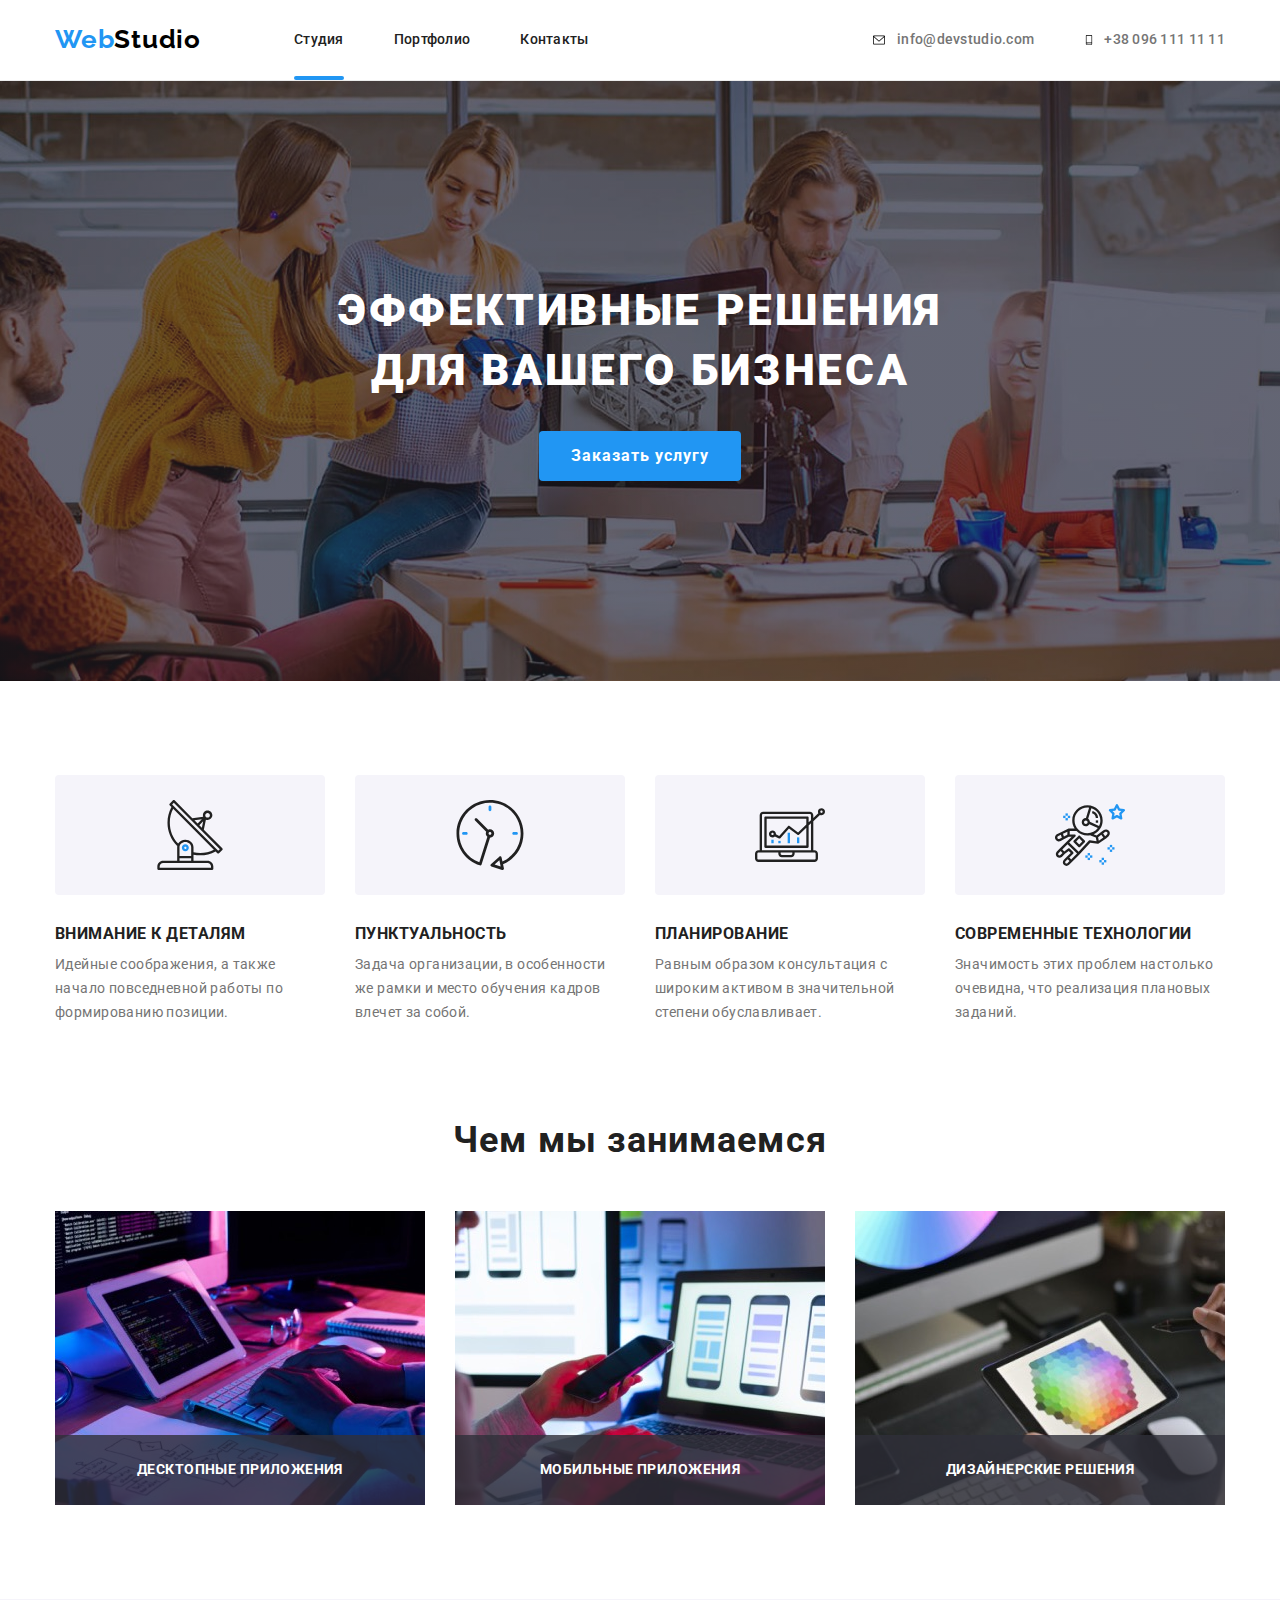
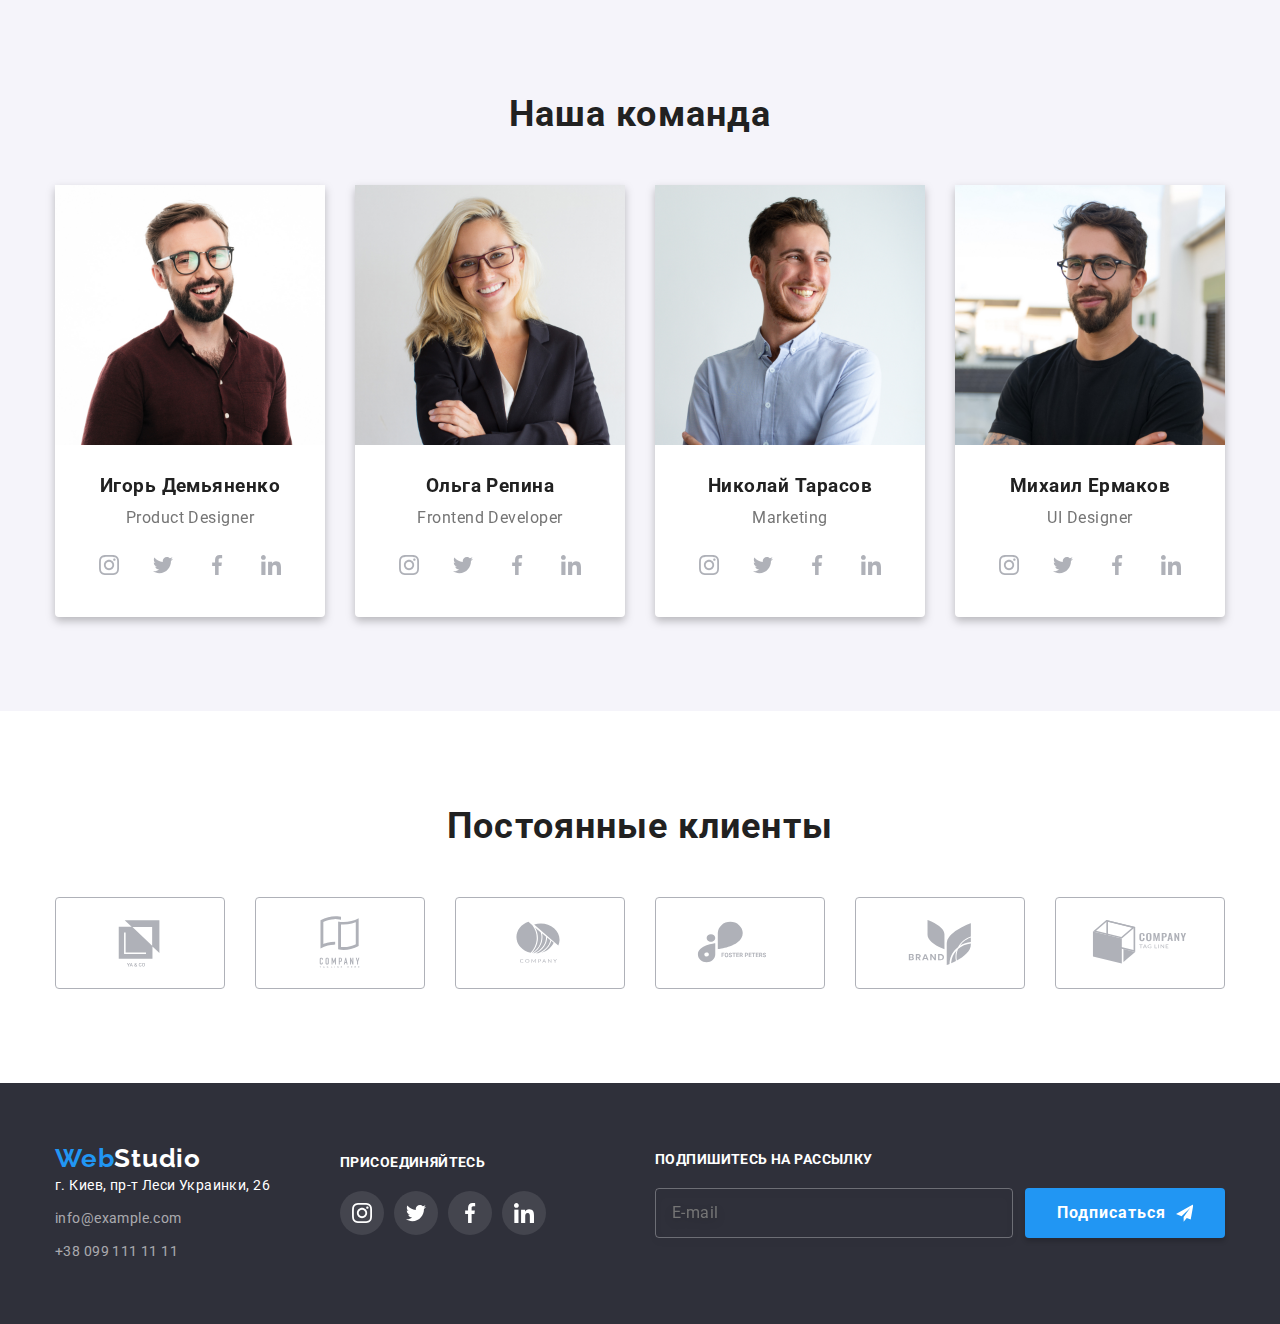
==== commit 86f1d80c: "Sections advantages, clients, services complete" ====
--- a/main.html
+++ b/main.html
@@ -72,36 +72,36 @@
 
 
 <!--Особенности-->
-        <section class="section services">
+        <section class="section section--alternative-padding">
                 <div class="container">
-                        <ul class="list row-items advantage-position">
-                                <li class="advantage-list">
-                                        <div class="advantage-icon"><svg width="70" height="70">
+                        <ul class="section-list">
+                                <li class="section-list__item advantage">
+                                        <div class="advantage__icon"><svg width="70" height="70">
                                                 <use href="./images/icons.svg#icon-benefit1"></use>
                                         </svg></div>
-                                        <h3 class="advantage-title">ВНИМАНИЕ К ДЕТАЛЯМ</h3>
+                                        <h3 class="advantage__title">ВНИМАНИЕ К ДЕТАЛЯМ</h3>
                                         <p>Идейные соображения, а также начало повседневной работы по формированию позиции.</p>
                                         
                                 </li>
-                                <li class="advantage-list">
-                                        <div class="advantage-icon"><svg width="70" height="70">
+                                <li class="section-list__item advantage">
+                                        <div class="advantage__icon"><svg width="70" height="70">
                                                 <use href="./images/icons.svg#icon-benefit2"></use>
                                         </svg></div>
-                                        <h3 class="advantage-title">ПУНКТУАЛЬНОСТЬ</h3>
+                                        <h3 class="advantage__title">ПУНКТУАЛЬНОСТЬ</h3>
                                         <p>Задача организации, в особенности же рамки и место обучения кадров влечет за собой.</p>
                                 </li>
-                                <li class="advantage-list">
-                                        <div class="advantage-icon"><svg width="70" height="70">
+                                <li class="section-list__item advantage">
+                                        <div class="advantage__icon"><svg width="70" height="70">
                                                 <use href="./images/icons.svg#icon-benefit3"></use>
                                         </svg></div>
-                                        <h3 class="advantage-title">ПЛАНИРОВАНИЕ</h3>
+                                        <h3 class="advantage__title">ПЛАНИРОВАНИЕ</h3>
                                         <p>Равным образом консультация с широким активом в значительной степени обуславливает.</p>
                                 </li>
-                                <li class="advantage-list">
-                                        <div class="advantage-icon"><svg width="70" height="70">
+                                <li class="section-list__item advantage">
+                                        <div class="advantage__icon"><svg width="70" height="70">
                                                 <use href="./images/icons.svg#icon-benefit4"></use>
                                         </svg></div>
-                                        <h3 class="advantage-title">СОВРЕМЕННЫЕ ТЕХНОЛОГИИ</h3>
+                                        <h3 class="advantage__title">СОВРЕМЕННЫЕ ТЕХНОЛОГИИ</h3>
                                         <p>Значимость этих проблем настолько очевидна, что реализация плановых заданий.</p>
                                 </li>
                         </ul>
@@ -111,25 +111,25 @@
 
 
 <!--Чем мы занимаемся-->
-        <section class="section-services">
+        <section class="section">
                 <div class="container">
-                <h2 class="section-title">Чем мы занимаемся</h2> 
-                <ul class="list row-items">
-                        <li class="services-list"><a href=""><img src="./images/box1.jpg" alt="Создание верстки" width="370" class="image"><p class="service-name">Десктопные приложения</p></a></li>
-                        <li class="services-list"><a href=""><img src="./images/box2.jpg" alt="Разработка мобильной версии" width="370" class="image"><p class="service-name">Мобильные приложения</p></a></li>
-                        <li class="services-list"><a href=""><img src="./images/box3.jpg" alt="Дизайн макетов" width="370" class="image"><p class="service-name">Дизайнерские решения</p></a></li>
+                <h2 class="section__title">Чем мы занимаемся</h2> 
+                <ul class="section-list">
+                        <li class="section-list__item service"><a href=""><img src="./images/box1.jpg" alt="Создание верстки" width="370" class="service__image"><p class="service__title">Десктопные приложения</p></a></li>
+                        <li class="section-list__item service"><a href=""><img src="./images/box2.jpg" alt="Разработка мобильной версии" width="370" class="service__image"><p class="service__title">Мобильные приложения</p></a></li>
+                        <li class="section-list__item service"><a href=""><img src="./images/box3.jpg" alt="Дизайн макетов" width="370" class="service__image"><p class="service__title">Дизайнерские решения</p></a></li>
                 </ul>
                 </div>
         </section>
 
 
 <!--Наша команда-->
-        <section class="section section--alternative">
+        <section class="section section--alternative-background">
         <div class="container">
             <h2 class="section__title">Наша команда</h2>
                 <ul class="section-list">
                         <li class="section-list__item team-card team-card__list">
-                        <img src="./images/img3.jpg" alt="Фото Игорь Демьяненко" width="270" height="260" class="image">
+                        <img src="./images/img3.jpg" alt="Фото Игорь Демьяненко" width="270" height="260" class="team-card__image">
                         <h3 class="team-card__title">Игорь Демьяненко</h3>
                         <p lang="en" class="team-card__text">Product Designer</p>
                                 <ul class="social-media">
@@ -141,7 +141,7 @@
                         </li>
 
                         <li class="section-list__item team-card team-card__list">
-                        <img src="./images/img2.jpg" alt="Фото Ольга Репина" width="270" height="260" class="image">
+                        <img src="./images/img2.jpg" alt="Фото Ольга Репина" width="270" height="260" class="team-card__image">
                         <h3 class="team-card__title">Ольга Репина</h3>
                         <p lang="en" class="team-card__text">Frontend Developer</p>
                                 <ul class="social-media">
@@ -161,7 +161,7 @@
                         </li>
 
                         <li class="section-list__item team-card team-card__list">
-                        <img src="./images/img1.jpg" alt="Фото Николай Тарасов" width="270" height="260" class="image">
+                        <img src="./images/img1.jpg" alt="Фото Николай Тарасов" width="270" height="260" class="team-card__image">
                         <h3 class="team-card__title">Николай Тарасов</h3>
                         <p lang="en" class="team-card__text">Marketing</p>
                                 <ul class="social-media">
@@ -173,7 +173,7 @@
                         </li>
                         
                         <li class="section-list__item team-card team-card__list">
-                        <img src="./images/img.jpg" alt="Фото Михаил Ермаков" width="270" height="260" class="image">
+                        <img src="./images/img.jpg" alt="Фото Михаил Ермаков" width="270" height="260" class="team-card__image">
                         <h3 class="team-card__title">Михаил Ермаков</h3>
                         <p lang="en" class="team-card__text">UI Designer</p>
                                 <ul class="social-media">
@@ -190,14 +190,14 @@
         <!--Клиенты-->
         <section class="section">
                 <div class="container">
-                        <h2 class="section-title">Постоянные клиенты</h2>
-                        <ul class="list row-items">
-                                <li class="clients-margins"><a href="" class="client-list"><svg width="106" height="60" class="icon"><use href="./images/icons.svg#icon-client1"></use></svg></a></li>
-                                <li class="clients-margins"><a href="" class="client-list"><svg width="106" height="60" class="icon"><use href="./images/icons.svg#icon-client2"></use></svg></a></li>
-                                <li class="clients-margins"><a href="" class="client-list"><svg width="106" height="60" class="icon"><use href="./images/icons.svg#icon-client3"></use></svg></a></li>
-                                <li class="clients-margins"><a href="" class="client-list"><svg width="106" height="60" class="icon"><use href="./images/icons.svg#icon-client4"></use></svg></a></li>
-                                <li class="clients-margins"><a href="" class="client-list"><svg width="106" height="60" class="icon"><use href="./images/icons.svg#icon-client5"></use></svg></a></li>
-                                <li class="clients-margins"><a href="" class="client-list"><svg width="106" height="60" class="icon"><use href="./images/icons.svg#icon-client6"></use></svg></a></li>
+                        <h2 class="section__title">Постоянные клиенты</h2>
+                        <ul class="section-list">
+                                <li class="section-list__item"><a href="" class="client-logo"><svg width="106" height="60" class="client-logo__icon"><use href="./images/icons.svg#icon-client1"></use></svg></a></li>
+                                <li class="section-list__item"><a href="" class="client-logo"><svg width="106" height="60" class="client-logo__icon"><use href="./images/icons.svg#icon-client2"></use></svg></a></li>
+                                <li class="section-list__item"><a href="" class="client-logo"><svg width="106" height="60" class="client-logo__icon"><use href="./images/icons.svg#icon-client3"></use></svg></a></li>
+                                <li class="section-list__item"><a href="" class="client-logo"><svg width="106" height="60" class="client-logo__icon"><use href="./images/icons.svg#icon-client4"></use></svg></a></li>
+                                <li class="section-list__item"><a href="" class="client-logo"><svg width="106" height="60" class="client-logo__icon"><use href="./images/icons.svg#icon-client5"></use></svg></a></li>
+                                <li class="section-list__item"><a href="" class="client-logo"><svg width="106" height="60" class="client-logo__icon"><use href="./images/icons.svg#icon-client6"></use></svg></a></li>
                         </ul>
 
         </section>
@@ -220,17 +220,17 @@
                 
                         <div class="studio-social-media">
                                 <h3 class="call-to-action">присоединяйтесь</h3>
-                                        <ul class="row-items sm-list">
-                                                <li class="list sm-item"><a href="" class="social-media-footer"> <svg class="icon" width="20" height="20">
+                                        <ul class="social-media">
+                                                <li class="social-media__list-item"><a href="" class="social-media__link social-media__link--alternative"> <svg class="social-media__icon" width="20" height="20">
                                                                         <use href="./images/icons.svg#icon-instagram"></use>
                                                                 </svg></a></li>
-                                                <li class="list sm-item"><a href="" class="social-media-footer"> <svg class="icon" width="20" height="20">
+                                                <li class="social-media__list-item"><a href="" class="social-media__link social-media__link--alternative"> <svg class="social-media__icon" width="20" height="20">
                                                                         <use href="./images/icons.svg#icon-twitter"></use>
                                                                 </svg></a></li>
-                                                <li class="list sm-item"><a href="" class="social-media-footer"> <svg class="icon" width="20" height="20">
+                                                <li class="social-media__list-item"><a href="" class="social-media__link social-media__link--alternative"> <svg class="social-media__icon" width="20" height="20">
                                                                         <use href="./images/icons.svg#icon-facebook"></use>
                                                                 </svg></a></li>
-                                                <li class="list sm-item"><a href="" class="social-media-footer"> <svg class="icon" width="20" height="20">
+                                                <li class="social-media__list-item"><a href="" class="social-media__link social-media__link--alternative"> <svg class="social-media__icon" width="20" height="20">
                                                                         <use href="./images/icons.svg#icon-linkedin"></use>
                                                                 </svg></a></li>
                                         </ul>
@@ -241,7 +241,7 @@
                                         <div class="row-items">
                                                 <form class="footer-form">
                                                 <input type="email" name="subscription" class="email-input" placeholder="E-mail">
-                                                <button type="submit" class="btn-submission">Подписаться<svg width="24" height="24" class="btn-icon"><use href="./images/icons.svg#icon-send"></use></svg></button>
+                                                <button type="submit" class="button button--submission">Подписаться<svg width="24" height="24" class="button__icon"><use href="./images/icons.svg#icon-send"></use></svg></button>
                                                 </form>
                                         </div>
                         </div>
@@ -285,7 +285,7 @@
                                 <label for="policy" class="policy-text"><span class="policy-check"><svg width="11" height="8">
                                         <use href="./images/icons.svg#icon-confirm"></use>
                                 </svg></span> Соглашаюсь с рассылкой и принимаю <a href="" class="policy-link">Условия договора</a></label>
-                                <button type="submit" class="btn-submission btn-margins">Отправить</button>
+                                <button type="submit" class="button button--submission btn-margins">Отправить</button>
                         </form>
                 
                 </div>
--- a/css/main.min.css
+++ b/css/main.min.css
@@ -1,2 +1,2 @@
-h1,h2,h3,h4,h5,h6,ul,p{margin:0;padding:0}body{font-family:"Roboto", "Helvetica Neue", "Verdana", "Tahoma", sans-serif;color:#757575;font-size:14px;line-height:1.71;letter-spacing:0.03em;background:#fff}.container{max-width:1200px;margin-left:auto;margin-right:auto;padding-left:15px;padding-right:15px}.link{display:block;text-decoration:none;-webkit-transition-property:-webkit-box-shadow;transition-property:-webkit-box-shadow;transition-property:box-shadow;transition-property:box-shadow, -webkit-box-shadow;-webkit-transition-duration:250ms;transition-duration:250ms;-webkit-transition-timing-function:cubic-bezier(0.4, 0, 0.2, 1);transition-timing-function:cubic-bezier(0.4, 0, 0.2, 1)}.list{list-style:none}.row-items{display:-webkit-box;display:-ms-flexbox;display:flex;-ms-flex-wrap:wrap;flex-wrap:wrap;-webkit-box-align:center;-ms-flex-align:center;align-items:center}.header{border-bottom:#ececec solid 1px}.header-contacts{margin-left:auto}.logo{font-family:"Raleway";font-weight:700;font-size:26px;line-height:1.2;letter-spacing:0.03em;color:#2196f3}.logo__text{color:#000}.logo__text--alternative{color:#fff}.header-list{margin-right:50px}.header-list:last-child{margin-right:0px}.header-list:first-child{margin-left:93px}.header-item{padding-top:32px;padding-bottom:32px;display:-webkit-box;display:-ms-flexbox;display:flex;-webkit-box-align:center;-ms-flex-align:center;align-items:center;-webkit-box-pack:center;-ms-flex-pack:center;justify-content:center;font-weight:500;line-height:1.14;letter-spacing:0.02em;text-decoration:none;position:relative;-webkit-transition-property:color;transition-property:color;-webkit-transition-duration:250ms;transition-duration:250ms;-webkit-transition-timing-function:cubic-bezier(0.4, 0, 0.2, 1);transition-timing-function:cubic-bezier(0.4, 0, 0.2, 1)}.current-page::after{content:"";width:100%;height:4px;background-color:#2196f3;border-radius:2px;position:absolute;bottom:0}.header-icon{margin-right:10px}.navigation{color:#212121}.contacts{color:#757575}.header-item:hover,.header-item:focus,.address-street:focus,.address-street:hover,.address-contacts:focus,.address-contacts:hover{color:#2196f3}.hero{padding-top:200px;padding-bottom:200px;background:#2f303a;background-image:-webkit-gradient(linear, left top, left bottom, from(rgba(47,48,58,0.4)), to(rgba(47,48,58,0.4))),url(../images/hero-background.jpg);background-image:linear-gradient(rgba(47,48,58,0.4), rgba(47,48,58,0.4)),url(../images/hero-background.jpg);background-repeat:no-repeat;background-position:center;background-size:cover}.hero__title{font-weight:900;font-size:44px;line-height:1.36;letter-spacing:0.06em;text-transform:uppercase;color:#fff;text-align:center}.hero__button{margin-top:30px;margin-left:auto;margin-right:auto}.button{display:block;padding:10px 32px;font-family:inherit;font-weight:700px;font-size:16px;line-height:1.87;letter-spacing:0.06em;color:#fff;background:#2196f3;border:transparent;border-radius:4px;cursor:pointer}.advantage-title{margin-bottom:10px;font-weight:700px;line-height:1.14;letter-spacing:0.03em;text-transform:uppercase;color:#212121}.advantage-list{max-width:270px;margin-right:30px}.advantage-list:last-child{margin-right:0}.advantage-icon{display:-webkit-box;display:-ms-flexbox;display:flex;margin-bottom:30px;-webkit-box-align:center;-ms-flex-align:center;align-items:center;-webkit-box-pack:center;-ms-flex-pack:center;justify-content:center;width:270px;height:120px;background-color:#f5f4fa;border-radius:4px}.section-services{padding-bottom:94px}.services-list{margin-right:30px;position:relative}.services-list:last-child{margin-right:0}.section{padding-top:94px;padding-bottom:94px}.section--alternative{background:#f5f4fa}.section__title{font-weight:700px;font-size:36px;line-height:1.17;text-align:center;letter-spacing:0.03em;color:#212121;margin-bottom:50px}.section-list{display:-webkit-box;display:-ms-flexbox;display:flex;-ms-flex-wrap:wrap;flex-wrap:wrap;-webkit-box-align:center;-ms-flex-align:center;align-items:center;list-style:none}.section-list__item{margin-right:30px}.section-list__item:last-child{margin-right:0}.team-card{max-width:270px;background:#fff;padding-bottom:30px;border-radius:0px 0px 4px 4px;-webkit-filter:drop-shadow(0px 4px 4px rgba(0,0,0,0.25));filter:drop-shadow(0px 4px 4px rgba(0,0,0,0.25))}.team-card__list{font-size:16px;line-height:1.19;text-align:center;letter-spacing:0.03em}.team-card__title{margin-top:30px;margin-bottom:10px;font-weight:500px;color:#212121}.team-card__text{margin-bottom:16px}.social-media{display:-webkit-box;display:-ms-flexbox;display:flex;-ms-flex-wrap:wrap;flex-wrap:wrap;-webkit-box-align:center;-ms-flex-align:center;align-items:center;-webkit-box-pack:center;-ms-flex-pack:center;justify-content:center}.social-media__list-item{list-style:none;margin-right:10px}.social-media__list-item:last-child{margin-right:0}.social-media__link{display:-webkit-box;display:-ms-flexbox;display:flex;width:44px;height:44px;background-color:transparent;border-radius:50%;-webkit-box-align:center;-ms-flex-align:center;align-items:center;-webkit-box-pack:center;-ms-flex-pack:center;justify-content:center;color:#afb1b8;-webkit-transition-property:background-color;transition-property:background-color;-webkit-transition-duration:250ms;transition-duration:250ms;-webkit-transition-timing-function:cubic-bezier(0.4, 0, 0.2, 1);transition-timing-function:cubic-bezier(0.4, 0, 0.2, 1)}.social-media__link:hover,.social-media__link:focus{background:#2196f3;color:#fff}.social-media__icon{fill:currentColor}.social-media-footer{display:-webkit-box;display:-ms-flexbox;display:flex;width:44px;height:44px;background-color:rgba(255,255,255,0.1);border-radius:50%;-webkit-box-align:center;-ms-flex-align:center;align-items:center;-webkit-box-pack:center;-ms-flex-pack:center;justify-content:center;color:#fff;-webkit-transition-property:background-color;transition-property:background-color;-webkit-transition-duration:250ms;transition-duration:250ms;-webkit-transition-timing-function:cubic-bezier(0.4, 0, 0.2, 1);transition-timing-function:cubic-bezier(0.4, 0, 0.2, 1)}.clients-margins{margin-right:30px}.client-list{display:-webkit-box;display:-ms-flexbox;display:flex;-webkit-box-align:center;-ms-flex-align:center;align-items:center;-webkit-box-pack:center;-ms-flex-pack:center;justify-content:center;width:170px;height:92px;color:#afb1b8;background-color:#fff;border:1px solid #afb1b8;-webkit-box-sizing:border-box;box-sizing:border-box;border-radius:4px;-webkit-transition-property:color border filter;transition-property:color border filter;-webkit-transition-duration:250ms;transition-duration:250ms;-webkit-transition-timing-function:cubic-bezier(0.4, 0, 0.2, 1);transition-timing-function:cubic-bezier(0.4, 0, 0.2, 1)}.clients-margins:last-child{margin-right:0}.client-list:hover,.client-list:focus{color:#2196f3;border:1px solid #2196f3;-webkit-filter:drop-shadow(0px 4px 4px rgba(0,0,0,0.25));filter:drop-shadow(0px 4px 4px rgba(0,0,0,0.25))}.footer{background:#2f303a;padding-top:60px;padding-bottom:60px}.logo-footer{margin-bottom:20px;font-family:"Raleway";font-weight:700;font-size:26px;line-height:1.2;letter-spacing:0.03em;color:#2196f3;margin-bottom:20px}.studio-footer{color:#fff}.footer-list{margin-top:9px}.footer-list:first-child{margin-top:0}.address-street{color:#fff;line-height:1.71;letter-spacing:0.03em;text-decoration:inherit;font-style:normal;-webkit-transition-property:color;transition-property:color;-webkit-transition-duration:250ms;transition-duration:250ms;-webkit-transition-timing-function:cubic-bezier(0.4, 0, 0.2, 1);transition-timing-function:cubic-bezier(0.4, 0, 0.2, 1)}.address-contacts{line-height:1.71;letter-spacing:0.03em;color:rgba(255,255,255,0.6);font-style:normal;-webkit-transition-property:color;transition-property:color;-webkit-transition-duration:250ms;transition-duration:250ms;-webkit-transition-timing-function:cubic-bezier(0.4, 0, 0.2, 1);transition-timing-function:cubic-bezier(0.4, 0, 0.2, 1)}.call-to-action{font-weight:bold;font-size:14px;line-height:1.14;letter-spacing:0.03em;text-transform:uppercase;color:#ffffff;margin-bottom:20px;display:block}.studio-social-media{margin-left:70px;margin-top:12px}.row-items-footer{display:-webkit-box;display:-ms-flexbox;display:flex;-webkit-box-align:start;-ms-flex-align:start;align-items:flex-start}.footer-form{display:-webkit-box;display:-ms-flexbox;display:flex}.footer-input{margin-left:auto}.email-input{display:inline-block;width:358px;height:50px;margin-right:12px;background-color:transparent;border:1px solid rgba(255,255,255,0.3);-webkit-box-sizing:border-box;box-sizing:border-box;-webkit-filter:drop-shadow(0px 4px 4px rgba(0,0,0,0.15));filter:drop-shadow(0px 4px 4px rgba(0,0,0,0.15));border-radius:4px;padding-top:15px;padding-bottom:15px;padding-left:16px;font-size:16px;line-height:1.25;letter-spacing:0.03em;color:rgba(255,255,255,0.6);outline:none}.btn-submission{display:-webkit-box;display:-ms-flexbox;display:flex;-webkit-box-align:center;-ms-flex-align:center;align-items:center;-webkit-box-pack:center;-ms-flex-pack:center;justify-content:center;width:200px;height:50px;font-family:inherit;font-weight:700;font-size:16px;line-height:1.87;letter-spacing:0.06em;color:#fff;background:#2196f3;border:transparent;border-radius:4px;cursor:pointer;-webkit-box-shadow:0px 4px 4px rgba(0,0,0,0.15);box-shadow:0px 4px 4px rgba(0,0,0,0.15)}.btn-icon{margin-left:10px}.hidden{position:absolute;clip:rect(0 0 0 0);width:1px;height:1px;margin:-1px;border:0;padding:0;overflow:hidden}.filter{padding:6px 22px;font-weight:500;font-size:16px;line-height:1.62;text-align:center;letter-spacing:0.03em;color:#212121;background:#f5f4fa;cursor:pointer;border:transparent;border-radius:4px;-webkit-transition-property:background-color color;transition-property:background-color color;-webkit-transition-duration:250ms;transition-duration:250ms;-webkit-transition-timing-function:cubic-bezier(0.4, 0, 0.2, 1);transition-timing-function:cubic-bezier(0.4, 0, 0.2, 1)}.filter:hover,.filter:focus{color:#fff;background:#2196f3;-webkit-box-shadow:0px 3px 1px rgba(0,0,0,0.1),0px 1px 2px rgba(0,0,0,0.08),0px 2px 2px rgba(0,0,0,0.12);box-shadow:0px 3px 1px rgba(0,0,0,0.1),0px 1px 2px rgba(0,0,0,0.08),0px 2px 2px rgba(0,0,0,0.12);-webkit-transition-property:-webkit-box-shadow;transition-property:-webkit-box-shadow;transition-property:box-shadow;transition-property:box-shadow, -webkit-box-shadow;-webkit-transition-duration:250ms;transition-duration:250ms;-webkit-transition-timing-function:cubic-bezier(0.4, 0, 0.2, 1);transition-timing-function:cubic-bezier(0.4, 0, 0.2, 1)}.filter-list{margin-right:6px}.filter-list:last-child{margin-right:0}.filter-position{-webkit-box-pack:center;-ms-flex-pack:center;justify-content:center;margin-bottom:34px}.project-card{width:370px;margin-right:30px;margin-top:30px}.shadow-effect-portfolio:hover,.shadow-effect-portfolio:focus{-webkit-box-shadow:0px 1px 1px rgba(0,0,0,0.12),0px 4px 4px rgba(0,0,0,0.06),1px 4px 6px rgba(0,0,0,0.16);box-shadow:0px 1px 1px rgba(0,0,0,0.12),0px 4px 4px rgba(0,0,0,0.06),1px 4px 6px rgba(0,0,0,0.16)}.link:hover .project-brief,.link:focus .project-brief{-webkit-transform:translateY(0);transform:translateY(0);-webkit-transition-property:-webkit-transform;transition-property:-webkit-transform;transition-property:transform;transition-property:transform, -webkit-transform;-webkit-transition-duration:250ms;transition-duration:250ms;-webkit-transition-timing-function:cubic-bezier(0.4, 0, 0.2, 1);transition-timing-function:cubic-bezier(0.4, 0, 0.2, 1)}.project-card:nth-child(-n+3){margin-top:0}.project-card:nth-child(3n+0){margin-right:0}.image{display:block;max-width:100%;height:auto}.brief-position{position:relative;overflow:hidden}.project-brief{position:absolute;width:100%;height:100%;top:0;padding:63px 24px;-webkit-transform:translateY(101%);transform:translateY(101%);font-size:18px;line-height:1.56;letter-spacing:0.03em;color:#fff;background-color:rgba(33,150,243,0.9)}.service-name{position:absolute;bottom:0;width:100%;min-height:70px;background-color:rgba(47,48,58,0.8);overflow:auto;color:#fff;font-weight:700;line-height:1.14;letter-spacing:0.03em;text-transform:uppercase;display:-webkit-box;display:-ms-flexbox;display:flex;-webkit-box-pack:center;-ms-flex-pack:center;justify-content:center;-webkit-box-align:center;-ms-flex-align:center;align-items:center}.project-text{padding:20px 24px;background:#fff;border:#eeeeee 1px solid}.project-name{font-weight:700;font-size:18px;line-height:2;letter-spacing:0.06em;color:#212121}.project-definition{font-size:16px;line-height:1.87;letter-spacing:0.03em;color:#757575}.backdrop{position:fixed;top:0;background-color:rgba(0,0,0,0.2);width:100vw;height:100vh;display:-webkit-box;display:-ms-flexbox;display:flex;-webkit-box-align:center;-ms-flex-align:center;align-items:center;-webkit-box-pack:center;-ms-flex-pack:center;justify-content:center;-webkit-transition-property:opacity visibility;transition-property:opacity visibility;-webkit-transition-duration:250ms;transition-duration:250ms;-webkit-transition-timing-function:cubic-bezier(0.4, 0, 0.2, 1);transition-timing-function:cubic-bezier(0.4, 0, 0.2, 1)}.modal{background-color:#fff;padding:40px;width:528px;min-height:521px;-webkit-box-shadow:0px 1px 3px rgba(0,0,0,0.12),0px 1px 1px rgba(0,0,0,0.14),0px 2px 1px rgba(0,0,0,0.2);box-shadow:0px 1px 3px rgba(0,0,0,0.12),0px 1px 1px rgba(0,0,0,0.14),0px 2px 1px rgba(0,0,0,0.2);border-radius:4px;position:relative;-webkit-transform:translateY(0);transform:translateY(0);-webkit-transition-property:-webkit-transform;transition-property:-webkit-transform;transition-property:transform;transition-property:transform, -webkit-transform;-webkit-transition-duration:250ms;transition-duration:250ms;-webkit-transition-timing-function:cubic-bezier(0.4, 0, 0.2, 1);transition-timing-function:cubic-bezier(0.4, 0, 0.2, 1)}.backdrop.is-hidden .modal{-webkit-transform:translateY(100%);transform:translateY(100%);-webkit-transition-property:-webkit-transform;transition-property:-webkit-transform;transition-property:transform;transition-property:transform, -webkit-transform;-webkit-transition-duration:250ms;transition-duration:250ms;-webkit-transition-timing-function:cubic-bezier(0.4, 0, 0.2, 1);transition-timing-function:cubic-bezier(0.4, 0, 0.2, 1)}.close-btn{position:absolute;top:8px;right:8px;width:30px;height:30px;border-radius:50%;background:#fff;border:1px solid rgba(0,0,0,0.1);-webkit-box-sizing:border-box;box-sizing:border-box;display:-webkit-box;display:-ms-flexbox;display:flex;-webkit-box-align:center;-ms-flex-align:center;align-items:center;-webkit-box-pack:center;-ms-flex-pack:center;justify-content:center;cursor:pointer}.close-btn:focus .cross,.close-btn:hover .cross{fill:#2196f3;-webkit-transition-property:fill;transition-property:fill;-webkit-transition-duration:250ms;transition-duration:250ms;-webkit-transition-timing-function:cubic-bezier(0.4, 0, 0.2, 1);transition-timing-function:cubic-bezier(0.4, 0, 0.2, 1)}.is-hidden{visibility:hidden;opacity:0;pointer-events:none}.form-label{margin-bottom:12px;font-weight:700;font-size:20px;line-height:1.15;text-align:center;letter-spacing:0.03em;color:#212121}.input-wrap{position:relative;margin-bottom:10px}.input-icon{position:absolute;top:76%;left:15px;-webkit-transform:translateY(-76%);transform:translateY(-76%)}.input-layout{display:block;margin-left:auto;margin-right:auto;padding:12px 42px;width:100%;height:40px;border:1px solid rgba(33,33,33,0.2);-webkit-box-sizing:border-box;box-sizing:border-box;border-radius:4px;outline:none;-webkit-transition-property:border-color;transition-property:border-color;-webkit-transition-duration:250ms;transition-duration:250ms;-webkit-transition-timing-function:cubic-bezier(0.4, 0, 0.2, 1);transition-timing-function:cubic-bezier(0.4, 0, 0.2, 1)}.btn-margins{margin-left:auto;margin-right:auto;margin-top:30px}.textarea-position{margin-left:auto;margin-right:auto;margin-bottom:20px}.textarea-layout{display:block;padding:12px 16px;width:100%;height:120px;border:1px solid rgba(33,33,33,0.2);-webkit-box-sizing:border-box;box-sizing:border-box;border-radius:4px;outline:none;resize:none;-webkit-transition-property:border-color;transition-property:border-color;-webkit-transition-duration:250ms;transition-duration:250ms;-webkit-transition-timing-function:cubic-bezier(0.4, 0, 0.2, 1);transition-timing-function:cubic-bezier(0.4, 0, 0.2, 1)}.input-layout:focus,.textarea-layout:focus{border-color:#2196f3}.input-layout:focus+.input-icon{fill:#2196f3;-webkit-transition-property:fill;transition-property:fill;-webkit-transition-duration:250ms;transition-duration:250ms;-webkit-transition-timing-function:cubic-bezier(0.4, 0, 0.2, 1);transition-timing-function:cubic-bezier(0.4, 0, 0.2, 1)}.textarea-layout::-webkit-input-placeholder{color:rgba(117,117,117,0.5)}.textarea-layout:-ms-input-placeholder{color:rgba(117,117,117,0.5)}.textarea-layout::-ms-input-placeholder{color:rgba(117,117,117,0.5)}.textarea-layout::placeholder{color:rgba(117,117,117,0.5)}.policy-text{display:-webkit-box;display:-ms-flexbox;display:flex;-webkit-box-align:center;-ms-flex-align:center;align-items:center;-webkit-box-pack:center;-ms-flex-pack:center;justify-content:center;color:#757575;font-size:14px;line-height:1.71;letter-spacing:0.03em}.policy-link{display:inline-block;text-decoration:none;color:#2196f3;margin-left:4px;position:relative}.policy-link::after{content:"";display:block;width:100%;height:1px;background-color:#2196f3;position:absolute;left:0;bottom:6px}.policy-check{display:-webkit-box;display:-ms-flexbox;display:flex;-webkit-box-align:center;-ms-flex-align:center;align-items:center;-webkit-box-pack:center;-ms-flex-pack:center;justify-content:center;width:16px;height:15px;border:solid #212121 2px;border-radius:2px;background-color:#fff;margin-right:8.38px}.input-check:checked+.policy-text .policy-check{background-color:#2196f3;border:none}
+h1,h2,h3,h4,h5,h6,ul,p{margin:0;padding:0}body{font-family:"Roboto", "Helvetica Neue", "Verdana", "Tahoma", sans-serif;color:#757575;font-size:14px;line-height:1.71;letter-spacing:0.03em;background:#fff}.container{max-width:1200px;margin-left:auto;margin-right:auto;padding-left:15px;padding-right:15px}.link{display:block;text-decoration:none;-webkit-transition-property:-webkit-box-shadow;transition-property:-webkit-box-shadow;transition-property:box-shadow;transition-property:box-shadow, -webkit-box-shadow;-webkit-transition-duration:250ms;transition-duration:250ms;-webkit-transition-timing-function:cubic-bezier(0.4, 0, 0.2, 1);transition-timing-function:cubic-bezier(0.4, 0, 0.2, 1)}.list{list-style:none}.row-items{display:-webkit-box;display:-ms-flexbox;display:flex;-ms-flex-wrap:wrap;flex-wrap:wrap;-webkit-box-align:center;-ms-flex-align:center;align-items:center}.header{border-bottom:#ececec solid 1px}.header-contacts{margin-left:auto}.logo{font-family:"Raleway";font-weight:700;font-size:26px;line-height:1.2;letter-spacing:0.03em;color:#2196f3}.logo__text{color:#000}.logo__text--alternative{color:#fff}.header-list{margin-right:50px}.header-list:last-child{margin-right:0px}.header-list:first-child{margin-left:93px}.header-item{padding-top:32px;padding-bottom:32px;display:-webkit-box;display:-ms-flexbox;display:flex;-webkit-box-align:center;-ms-flex-align:center;align-items:center;-webkit-box-pack:center;-ms-flex-pack:center;justify-content:center;font-weight:500;line-height:1.14;letter-spacing:0.02em;text-decoration:none;position:relative;-webkit-transition-property:color;transition-property:color;-webkit-transition-duration:250ms;transition-duration:250ms;-webkit-transition-timing-function:cubic-bezier(0.4, 0, 0.2, 1);transition-timing-function:cubic-bezier(0.4, 0, 0.2, 1)}.current-page::after{content:"";width:100%;height:4px;background-color:#2196f3;border-radius:2px;position:absolute;bottom:0}.header-icon{margin-right:10px}.navigation{color:#212121}.contacts{color:#757575}.header-item:hover,.header-item:focus,.address-street:focus,.address-street:hover,.address-contacts:focus,.address-contacts:hover{color:#2196f3}.hero{padding-top:200px;padding-bottom:200px;background:#2f303a;background-image:-webkit-gradient(linear, left top, left bottom, from(rgba(47,48,58,0.4)), to(rgba(47,48,58,0.4))),url(../images/hero-background.jpg);background-image:linear-gradient(rgba(47,48,58,0.4), rgba(47,48,58,0.4)),url(../images/hero-background.jpg);background-repeat:no-repeat;background-position:center;background-size:cover}.hero__title{font-weight:900;font-size:44px;line-height:1.36;letter-spacing:0.06em;text-transform:uppercase;color:#fff;text-align:center}.hero__button{margin-top:30px;margin-left:auto;margin-right:auto}.button{display:block;padding:10px 32px;font-family:inherit;font-weight:700;font-size:16px;line-height:1.87;letter-spacing:0.06em;color:#fff;background:#2196f3;border:transparent;border-radius:4px;cursor:pointer}.button--submission{display:-webkit-box;display:-ms-flexbox;display:flex;-webkit-box-align:center;-ms-flex-align:center;align-items:center;-webkit-box-pack:center;-ms-flex-pack:center;justify-content:center;width:200px;height:50px;-webkit-box-shadow:0px 4px 4px rgba(0,0,0,0.15);box-shadow:0px 4px 4px rgba(0,0,0,0.15)}.button__icon{margin-left:10px}.advantage{max-width:270px}.advantage__title{margin-bottom:10px;font-weight:700px;line-height:1.14;letter-spacing:0.03em;text-transform:uppercase;color:#212121}.advantage__icon{display:-webkit-box;display:-ms-flexbox;display:flex;margin-bottom:30px;-webkit-box-align:center;-ms-flex-align:center;align-items:center;-webkit-box-pack:center;-ms-flex-pack:center;justify-content:center;width:270px;height:120px;background-color:#f5f4fa;border-radius:4px}.service{position:relative}.service__title{position:absolute;bottom:0;width:100%;min-height:70px;background-color:rgba(47,48,58,0.8);overflow:auto;color:#fff;font-weight:700;line-height:1.14;letter-spacing:0.03em;text-transform:uppercase;display:-webkit-box;display:-ms-flexbox;display:flex;-webkit-box-pack:center;-ms-flex-pack:center;justify-content:center;-webkit-box-align:center;-ms-flex-align:center;align-items:center}.service__image{display:block;max-width:100%;height:auto}.section{padding-top:94px;padding-bottom:94px}.section--alternative-background{background:#f5f4fa}.section--alternative-padding{padding-bottom:0}.section__title{font-weight:700px;font-size:36px;line-height:1.17;text-align:center;letter-spacing:0.03em;color:#212121;margin-bottom:50px}.section-list{display:-webkit-box;display:-ms-flexbox;display:flex;-ms-flex-wrap:wrap;flex-wrap:wrap;-webkit-box-align:center;-ms-flex-align:center;align-items:center;list-style:none}.section-list__item{margin-right:30px}.section-list__item:last-child{margin-right:0}.team-card{max-width:270px;background:#fff;padding-bottom:30px;border-radius:0px 0px 4px 4px;-webkit-filter:drop-shadow(0px 4px 4px rgba(0,0,0,0.25));filter:drop-shadow(0px 4px 4px rgba(0,0,0,0.25))}.team-card__list{font-size:16px;line-height:1.19;text-align:center;letter-spacing:0.03em}.team-card__title{margin-top:30px;margin-bottom:10px;font-weight:500px;color:#212121}.team-card__text{margin-bottom:16px}.team-card__image{display:block;max-width:100%;height:auto}.social-media{display:-webkit-box;display:-ms-flexbox;display:flex;-ms-flex-wrap:wrap;flex-wrap:wrap;-webkit-box-align:center;-ms-flex-align:center;align-items:center;-webkit-box-pack:center;-ms-flex-pack:center;justify-content:center}.social-media__list-item{list-style:none;margin-right:10px}.social-media__list-item:last-child{margin-right:0}.social-media__link{display:-webkit-box;display:-ms-flexbox;display:flex;width:44px;height:44px;background-color:transparent;border-radius:50%;-webkit-box-align:center;-ms-flex-align:center;align-items:center;-webkit-box-pack:center;-ms-flex-pack:center;justify-content:center;color:#afb1b8;-webkit-transition-property:background-color;transition-property:background-color;-webkit-transition-duration:250ms;transition-duration:250ms;-webkit-transition-timing-function:cubic-bezier(0.4, 0, 0.2, 1);transition-timing-function:cubic-bezier(0.4, 0, 0.2, 1)}.social-media__link--alternative{background-color:rgba(255,255,255,0.1);color:#fff}.social-media__icon{fill:currentColor}.social-media__link:hover,.social-media__link:focus,.social-media__link--alternative:hover,.social-media__link--alternative:focus{background:#2196f3;color:#fff}.social-media-footer{display:-webkit-box;display:-ms-flexbox;display:flex;width:44px;height:44px;background-color:rgba(255,255,255,0.1);border-radius:50%;-webkit-box-align:center;-ms-flex-align:center;align-items:center;-webkit-box-pack:center;-ms-flex-pack:center;justify-content:center;color:#fff;-webkit-transition-property:background-color;transition-property:background-color;-webkit-transition-duration:250ms;transition-duration:250ms;-webkit-transition-timing-function:cubic-bezier(0.4, 0, 0.2, 1);transition-timing-function:cubic-bezier(0.4, 0, 0.2, 1)}.client-logo{display:-webkit-box;display:-ms-flexbox;display:flex;-webkit-box-align:center;-ms-flex-align:center;align-items:center;-webkit-box-pack:center;-ms-flex-pack:center;justify-content:center;width:170px;height:92px;color:#afb1b8;background-color:#fff;border:1px solid #afb1b8;-webkit-box-sizing:border-box;box-sizing:border-box;border-radius:4px;-webkit-transition-property:color border filter;transition-property:color border filter;-webkit-transition-duration:250ms;transition-duration:250ms;-webkit-transition-timing-function:cubic-bezier(0.4, 0, 0.2, 1);transition-timing-function:cubic-bezier(0.4, 0, 0.2, 1)}.client-logo:hover,.client-logo:focus{color:#2196f3;border:1px solid #2196f3;-webkit-filter:drop-shadow(0px 4px 4px rgba(0,0,0,0.25));filter:drop-shadow(0px 4px 4px rgba(0,0,0,0.25))}.client-logo__icon{fill:currentColor}.footer{background:#2f303a;padding-top:60px;padding-bottom:60px}.logo-footer{margin-bottom:20px;font-family:"Raleway";font-weight:700;font-size:26px;line-height:1.2;letter-spacing:0.03em;color:#2196f3;margin-bottom:20px}.studio-footer{color:#fff}.footer-list{margin-top:9px}.footer-list:first-child{margin-top:0}.address-street{color:#fff;line-height:1.71;letter-spacing:0.03em;text-decoration:inherit;font-style:normal;-webkit-transition-property:color;transition-property:color;-webkit-transition-duration:250ms;transition-duration:250ms;-webkit-transition-timing-function:cubic-bezier(0.4, 0, 0.2, 1);transition-timing-function:cubic-bezier(0.4, 0, 0.2, 1)}.address-contacts{line-height:1.71;letter-spacing:0.03em;color:rgba(255,255,255,0.6);font-style:normal;-webkit-transition-property:color;transition-property:color;-webkit-transition-duration:250ms;transition-duration:250ms;-webkit-transition-timing-function:cubic-bezier(0.4, 0, 0.2, 1);transition-timing-function:cubic-bezier(0.4, 0, 0.2, 1)}.call-to-action{font-weight:bold;font-size:14px;line-height:1.14;letter-spacing:0.03em;text-transform:uppercase;color:#ffffff;margin-bottom:20px;display:block}.studio-social-media{margin-left:70px;margin-top:12px}.row-items-footer{display:-webkit-box;display:-ms-flexbox;display:flex;-webkit-box-align:start;-ms-flex-align:start;align-items:flex-start}.footer-form{display:-webkit-box;display:-ms-flexbox;display:flex}.footer-input{margin-left:auto}.email-input{display:inline-block;width:358px;height:50px;margin-right:12px;background-color:transparent;border:1px solid rgba(255,255,255,0.3);-webkit-box-sizing:border-box;box-sizing:border-box;-webkit-filter:drop-shadow(0px 4px 4px rgba(0,0,0,0.15));filter:drop-shadow(0px 4px 4px rgba(0,0,0,0.15));border-radius:4px;padding-top:15px;padding-bottom:15px;padding-left:16px;font-size:16px;line-height:1.25;letter-spacing:0.03em;color:rgba(255,255,255,0.6);outline:none}.hidden{position:absolute;clip:rect(0 0 0 0);width:1px;height:1px;margin:-1px;border:0;padding:0;overflow:hidden}.filter{padding:6px 22px;font-weight:500;font-size:16px;line-height:1.62;text-align:center;letter-spacing:0.03em;color:#212121;background:#f5f4fa;cursor:pointer;border:transparent;border-radius:4px;-webkit-transition-property:background-color color;transition-property:background-color color;-webkit-transition-duration:250ms;transition-duration:250ms;-webkit-transition-timing-function:cubic-bezier(0.4, 0, 0.2, 1);transition-timing-function:cubic-bezier(0.4, 0, 0.2, 1)}.filter:hover,.filter:focus{color:#fff;background:#2196f3;-webkit-box-shadow:0px 3px 1px rgba(0,0,0,0.1),0px 1px 2px rgba(0,0,0,0.08),0px 2px 2px rgba(0,0,0,0.12);box-shadow:0px 3px 1px rgba(0,0,0,0.1),0px 1px 2px rgba(0,0,0,0.08),0px 2px 2px rgba(0,0,0,0.12);-webkit-transition-property:-webkit-box-shadow;transition-property:-webkit-box-shadow;transition-property:box-shadow;transition-property:box-shadow, -webkit-box-shadow;-webkit-transition-duration:250ms;transition-duration:250ms;-webkit-transition-timing-function:cubic-bezier(0.4, 0, 0.2, 1);transition-timing-function:cubic-bezier(0.4, 0, 0.2, 1)}.filter-list{margin-right:6px}.filter-list:last-child{margin-right:0}.filter-position{-webkit-box-pack:center;-ms-flex-pack:center;justify-content:center;margin-bottom:34px}.project-card{width:370px;margin-right:30px;margin-top:30px}.shadow-effect-portfolio:hover,.shadow-effect-portfolio:focus{-webkit-box-shadow:0px 1px 1px rgba(0,0,0,0.12),0px 4px 4px rgba(0,0,0,0.06),1px 4px 6px rgba(0,0,0,0.16);box-shadow:0px 1px 1px rgba(0,0,0,0.12),0px 4px 4px rgba(0,0,0,0.06),1px 4px 6px rgba(0,0,0,0.16)}.link:hover .project-brief,.link:focus .project-brief{-webkit-transform:translateY(0);transform:translateY(0);-webkit-transition-property:-webkit-transform;transition-property:-webkit-transform;transition-property:transform;transition-property:transform, -webkit-transform;-webkit-transition-duration:250ms;transition-duration:250ms;-webkit-transition-timing-function:cubic-bezier(0.4, 0, 0.2, 1);transition-timing-function:cubic-bezier(0.4, 0, 0.2, 1)}.project-card:nth-child(-n+3){margin-top:0}.project-card:nth-child(3n+0){margin-right:0}.brief-position{position:relative;overflow:hidden}.project-brief{position:absolute;width:100%;height:100%;top:0;padding:63px 24px;-webkit-transform:translateY(101%);transform:translateY(101%);font-size:18px;line-height:1.56;letter-spacing:0.03em;color:#fff;background-color:rgba(33,150,243,0.9)}.project-text{padding:20px 24px;background:#fff;border:#eeeeee 1px solid}.project-name{font-weight:700;font-size:18px;line-height:2;letter-spacing:0.06em;color:#212121}.project-definition{font-size:16px;line-height:1.87;letter-spacing:0.03em;color:#757575}.backdrop{position:fixed;top:0;background-color:rgba(0,0,0,0.2);width:100vw;height:100vh;display:-webkit-box;display:-ms-flexbox;display:flex;-webkit-box-align:center;-ms-flex-align:center;align-items:center;-webkit-box-pack:center;-ms-flex-pack:center;justify-content:center;-webkit-transition-property:opacity visibility;transition-property:opacity visibility;-webkit-transition-duration:250ms;transition-duration:250ms;-webkit-transition-timing-function:cubic-bezier(0.4, 0, 0.2, 1);transition-timing-function:cubic-bezier(0.4, 0, 0.2, 1)}.modal{background-color:#fff;padding:40px;width:528px;min-height:521px;-webkit-box-shadow:0px 1px 3px rgba(0,0,0,0.12),0px 1px 1px rgba(0,0,0,0.14),0px 2px 1px rgba(0,0,0,0.2);box-shadow:0px 1px 3px rgba(0,0,0,0.12),0px 1px 1px rgba(0,0,0,0.14),0px 2px 1px rgba(0,0,0,0.2);border-radius:4px;position:relative;-webkit-transform:translateY(0);transform:translateY(0);-webkit-transition-property:-webkit-transform;transition-property:-webkit-transform;transition-property:transform;transition-property:transform, -webkit-transform;-webkit-transition-duration:250ms;transition-duration:250ms;-webkit-transition-timing-function:cubic-bezier(0.4, 0, 0.2, 1);transition-timing-function:cubic-bezier(0.4, 0, 0.2, 1)}.backdrop.is-hidden .modal{-webkit-transform:translateY(100%);transform:translateY(100%);-webkit-transition-property:-webkit-transform;transition-property:-webkit-transform;transition-property:transform;transition-property:transform, -webkit-transform;-webkit-transition-duration:250ms;transition-duration:250ms;-webkit-transition-timing-function:cubic-bezier(0.4, 0, 0.2, 1);transition-timing-function:cubic-bezier(0.4, 0, 0.2, 1)}.close-btn{position:absolute;top:8px;right:8px;width:30px;height:30px;border-radius:50%;background:#fff;border:1px solid rgba(0,0,0,0.1);-webkit-box-sizing:border-box;box-sizing:border-box;display:-webkit-box;display:-ms-flexbox;display:flex;-webkit-box-align:center;-ms-flex-align:center;align-items:center;-webkit-box-pack:center;-ms-flex-pack:center;justify-content:center;cursor:pointer}.close-btn:focus .cross,.close-btn:hover .cross{fill:#2196f3;-webkit-transition-property:fill;transition-property:fill;-webkit-transition-duration:250ms;transition-duration:250ms;-webkit-transition-timing-function:cubic-bezier(0.4, 0, 0.2, 1);transition-timing-function:cubic-bezier(0.4, 0, 0.2, 1)}.is-hidden{visibility:hidden;opacity:0;pointer-events:none}.form-label{margin-bottom:12px;font-weight:700;font-size:20px;line-height:1.15;text-align:center;letter-spacing:0.03em;color:#212121}.input-wrap{position:relative;margin-bottom:10px}.input-icon{position:absolute;top:76%;left:15px;-webkit-transform:translateY(-76%);transform:translateY(-76%)}.input-layout{display:block;margin-left:auto;margin-right:auto;padding:12px 42px;width:100%;height:40px;border:1px solid rgba(33,33,33,0.2);-webkit-box-sizing:border-box;box-sizing:border-box;border-radius:4px;outline:none;-webkit-transition-property:border-color;transition-property:border-color;-webkit-transition-duration:250ms;transition-duration:250ms;-webkit-transition-timing-function:cubic-bezier(0.4, 0, 0.2, 1);transition-timing-function:cubic-bezier(0.4, 0, 0.2, 1)}.btn-margins{margin-left:auto;margin-right:auto;margin-top:30px}.textarea-position{margin-left:auto;margin-right:auto;margin-bottom:20px}.textarea-layout{display:block;padding:12px 16px;width:100%;height:120px;border:1px solid rgba(33,33,33,0.2);-webkit-box-sizing:border-box;box-sizing:border-box;border-radius:4px;outline:none;resize:none;-webkit-transition-property:border-color;transition-property:border-color;-webkit-transition-duration:250ms;transition-duration:250ms;-webkit-transition-timing-function:cubic-bezier(0.4, 0, 0.2, 1);transition-timing-function:cubic-bezier(0.4, 0, 0.2, 1)}.input-layout:focus,.textarea-layout:focus{border-color:#2196f3}.input-layout:focus+.input-icon{fill:#2196f3;-webkit-transition-property:fill;transition-property:fill;-webkit-transition-duration:250ms;transition-duration:250ms;-webkit-transition-timing-function:cubic-bezier(0.4, 0, 0.2, 1);transition-timing-function:cubic-bezier(0.4, 0, 0.2, 1)}.textarea-layout::-webkit-input-placeholder{color:rgba(117,117,117,0.5)}.textarea-layout:-ms-input-placeholder{color:rgba(117,117,117,0.5)}.textarea-layout::-ms-input-placeholder{color:rgba(117,117,117,0.5)}.textarea-layout::placeholder{color:rgba(117,117,117,0.5)}.policy-text{display:-webkit-box;display:-ms-flexbox;display:flex;-webkit-box-align:center;-ms-flex-align:center;align-items:center;-webkit-box-pack:center;-ms-flex-pack:center;justify-content:center;color:#757575;font-size:14px;line-height:1.71;letter-spacing:0.03em}.policy-link{display:inline-block;text-decoration:none;color:#2196f3;margin-left:4px;position:relative}.policy-link::after{content:"";display:block;width:100%;height:1px;background-color:#2196f3;position:absolute;left:0;bottom:6px}.policy-check{display:-webkit-box;display:-ms-flexbox;display:flex;-webkit-box-align:center;-ms-flex-align:center;align-items:center;-webkit-box-pack:center;-ms-flex-pack:center;justify-content:center;width:16px;height:15px;border:solid #212121 2px;border-radius:2px;background-color:#fff;margin-right:8.38px}.input-check:checked+.policy-text .policy-check{background-color:#2196f3;border:none}
 /*# sourceMappingURL=main.min.css.map */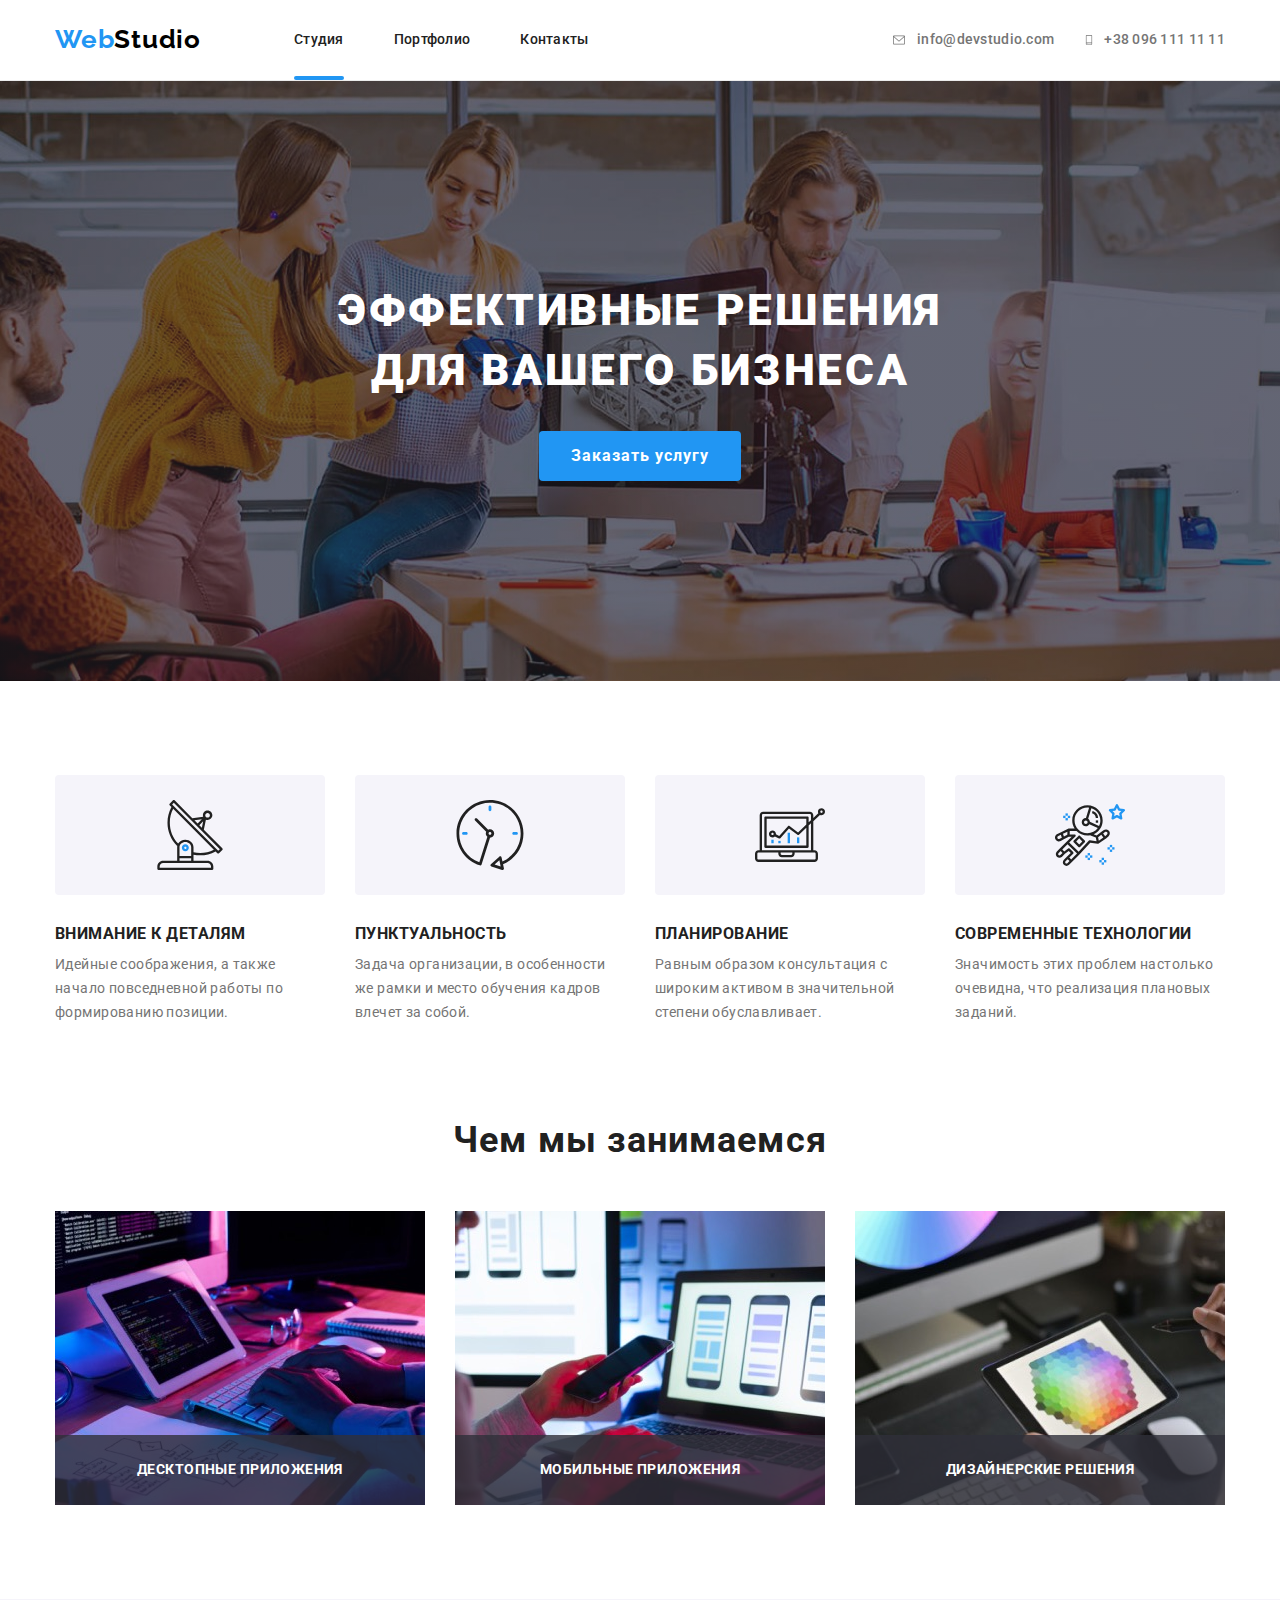
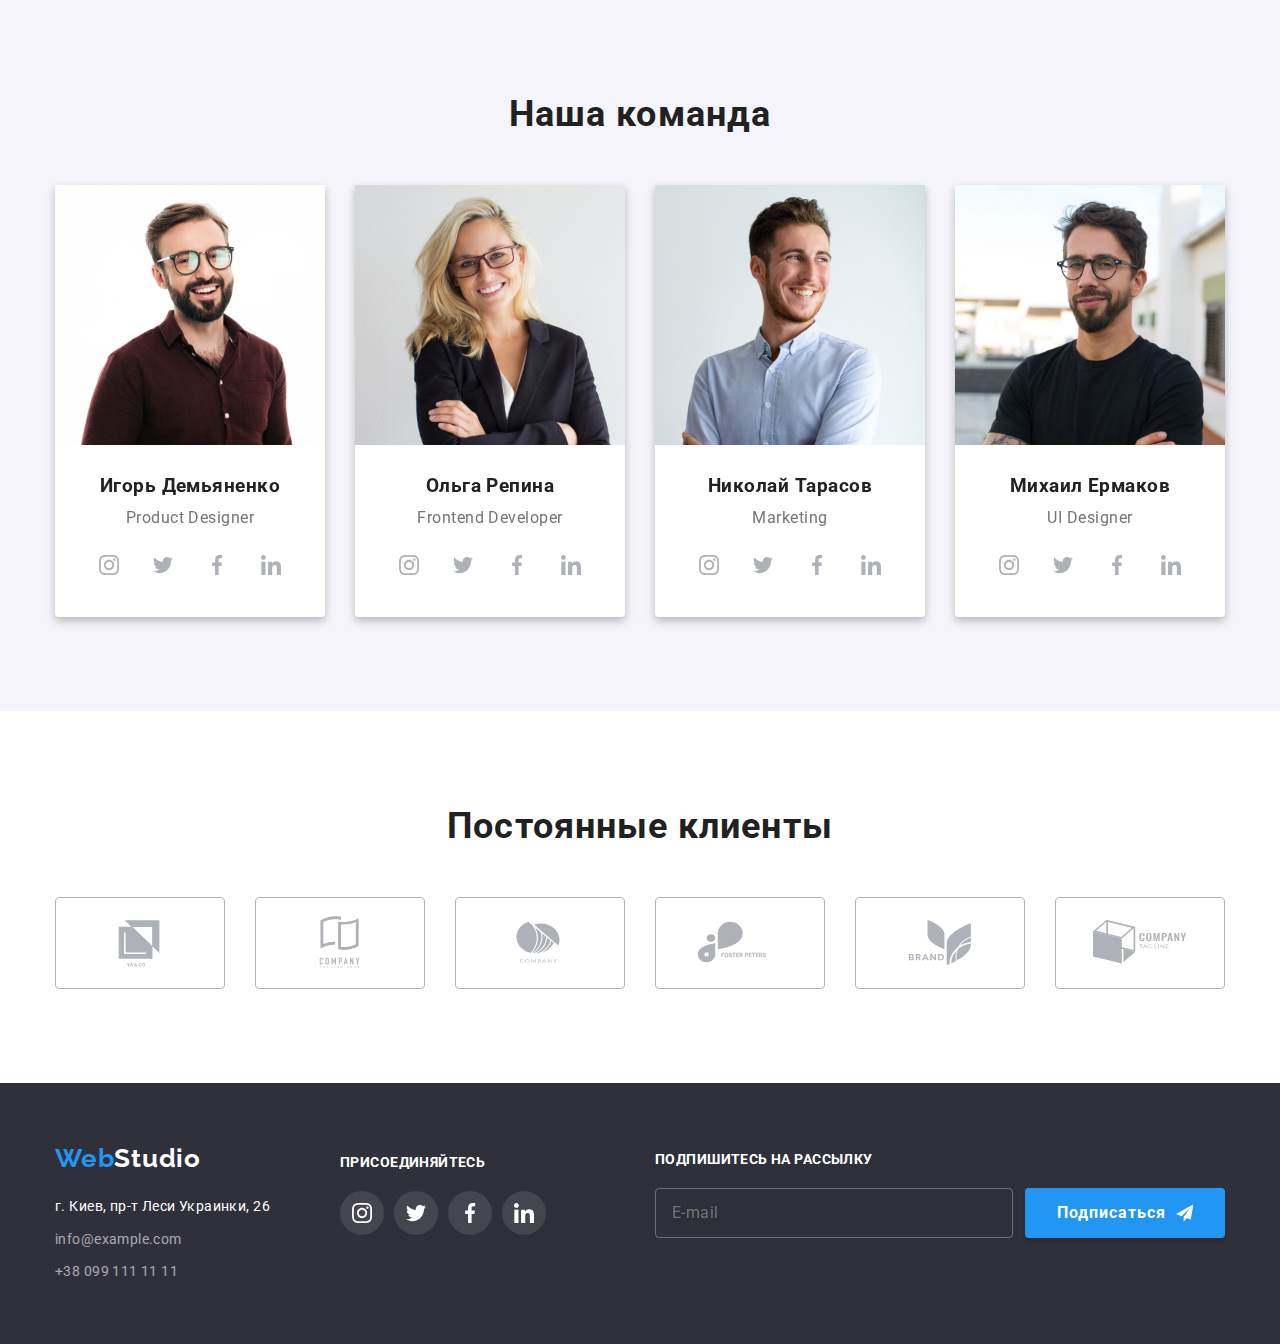
==== commit e09c9041: "Header + footer ready" ====
--- a/main.html
+++ b/main.html
@@ -15,46 +15,23 @@
 
 <body>
 
-
-<!-- Тестовый хэдэр с бэмом
-        <header class="header">
+<header class="header">
         <div class="container">
                 <div class="header__content">
-                        <nav class="navigation__content">
-                                <a class="logo" href="./index.html">Web<span class="logo__supportive-text">Studio</span></a>
-                                <ul class="menu header__menu">
-                                        <li class="menu__menu-item"><a class="menu__menu-link menu__menu-link--active" href="./index.html">Студия</a></li>
-                                        <li class="menu__menu-item"><a class="menu__menu-link" href="./portfolio.html">Портфолио</a></li>
-                                        <li class="menu__menu-item"><a class="menu__menu-link" href="./contacts">Контакты</a></li>
+                        <nav class="navigation">
+                                <a class="logo" href="./index.html">Web<span class="logo__text">Studio</span></a>
+                                <ul class="navigation header__navigation">
+                                        <li class="navigation__item navigation__item--active"><a class="navigation__link" href="./index.html">Студия</a></li>
+                                        <li class="navigation__item"><a class="navigation__link" href="./portfolio.html">Портфолио</a></li>
+                                        <li class="navigation__item"><a class="navigation__link" href="./contacts">Контакты</a></li>
                                 </ul>
                         </nav>
 
                                 <ul class="contacts header__contacts">
-                                        <li class="menu__menu-item"><a class="menu__menu-link" href="mailto:info@devstudio.com"><svg width="16" height="12" class="icon contacts__icon">
+                                        <li class="contacts__item"><a class="contacts__link" href="mailto:info@devstudio.com"><svg width="16" height="12" class="contacts__icon">
                                                 <use href="./images/icons.svg#icon-email"></use>
                                         </svg>info@devstudio.com</a></li> 
-                                        <li class="menu__menu-item"><a class="menu__menu-link" href="tel:+380961111111"><svg width="10" height="16" class="icon contacts__icon"><use href="./images/icons.svg#icon-phone"></use></svg>+38 096 111 11 11</a> </li>
-                                </ul>
-                </div>
-        </div>
-</header> -->
-<header class="header">
-        <div class="container">
-                <div class="row-items">
-                        <nav class="row-items">
-                                <a class="logo link" href="./index.html">Web<span class="logo__text">Studio</span></a>
-                                <ul class="list row-items">
-                                        <li class="header-list"><a class="header-item navigation current-page" href="./index.html">Студия</a></li>
-                                        <li class="header-list"><a class="header-item navigation" href="./portfolio.html">Портфолио</a></li>
-                                        <li class="header-list"><a class="header-item navigation" href="./contacts">Контакты</a></li>
-                                </ul>
-                        </nav>
-
-                                <ul class="list row-items header-contacts">
-                                        <li class="header-list"><a class="header-item contacts" href="mailto:info@devstudio.com"><svg width="16" height="12" class="icon header-icon">
-                                                <use href="./images/icons.svg#icon-email"></use>
-                                        </svg>info@devstudio.com</a></li> 
-                                        <li class="header-list"><a class="header-item contacts" href="tel:+380961111111"><svg width="10" height="16" class="icon header-icon"><use href="./images/icons.svg#icon-phone"></use></svg>+38 096 111 11 11</a> </li>
+                                        <li class="contacts__item"><a class="contacts__link" href="tel:+380961111111"><svg width="10" height="16" class="contacts__icon"><use href="./images/icons.svg#icon-phone"></use></svg>+38 096 111 11 11</a> </li>
                                 </ul>
                 </div>
         </div>
@@ -206,20 +183,20 @@
 
 
         <footer class="footer">
-                <div class="container row-items-footer">
+                <div class="container footer__content">
                         <div>
-                        <a class="logo link" href="./index.html">Web<span class="logo__text--alternative">Studio</span></a>
+                        <a class="logo" href="./index.html">Web<span class="logo__text--alternative">Studio</span></a>
                         <address>
-                                <ul class="list">
-                                        <li class="footer-list"><a class="address-street" href="https://goo.gl/maps/aRRkFb3PzJFJw8Fk9" target="_blank">г. Киев, пр-т Леси Украинки, 26</a></li>
-                                        <li class="footer-list"><a class="address-contacts link" href="mailto:info@devstudio.com">info@example.com</a></li>
-                                        <li class="footer-list"><a class="address-contacts link" href="tel:+380961111111">+38 099 111 11 11</a></li>
+                                <ul class="address footer__address">
+                                        <li class="address__line"><a class="address__text address__text--alternative" href="https://goo.gl/maps/aRRkFb3PzJFJw8Fk9" target="_blank">г. Киев, пр-т Леси Украинки, 26</a></li>
+                                        <li class="address__line"><a class="address__text" href="mailto:info@devstudio.com">info@example.com</a></li>
+                                        <li class="address__line"><a class="address__text" href="tel:+380961111111">+38 099 111 11 11</a></li>
                                 </ul>
                         </address>
                         </div>
                 
-                        <div class="studio-social-media">
-                                <h3 class="call-to-action">присоединяйтесь</h3>
+                        <div class="footer__social-media">
+                                <h3 class="footer__call-to-action">присоединяйтесь</h3>
                                         <ul class="social-media">
                                                 <li class="social-media__list-item"><a href="" class="social-media__link social-media__link--alternative"> <svg class="social-media__icon" width="20" height="20">
                                                                         <use href="./images/icons.svg#icon-instagram"></use>
@@ -236,11 +213,11 @@
                                         </ul>
                         </div>
                         
-                        <div class="footer-list footer-input">
-                                <label for="subscribtion" class="call-to-action">Подпишитесь на рассылку</label>
-                                        <div class="row-items">
-                                                <form class="footer-form">
-                                                <input type="email" name="subscription" class="email-input" placeholder="E-mail">
+                        <div class="footer__form">
+                                <label for="subscription" class="footer__call-to-action">Подпишитесь на рассылку</label>
+                                        <div>
+                                                <form class="footer__subscription">
+                                                <input type="email" name="subscription" class="footer__input" placeholder="E-mail">
                                                 <button type="submit" class="button button--submission">Подписаться<svg width="24" height="24" class="button__icon"><use href="./images/icons.svg#icon-send"></use></svg></button>
                                                 </form>
                                         </div>
--- a/css/main.min.css
+++ b/css/main.min.css
@@ -1,2 +1,2 @@
-h1,h2,h3,h4,h5,h6,ul,p{margin:0;padding:0}body{font-family:"Roboto", "Helvetica Neue", "Verdana", "Tahoma", sans-serif;color:#757575;font-size:14px;line-height:1.71;letter-spacing:0.03em;background:#fff}.container{max-width:1200px;margin-left:auto;margin-right:auto;padding-left:15px;padding-right:15px}.link{display:block;text-decoration:none;-webkit-transition-property:-webkit-box-shadow;transition-property:-webkit-box-shadow;transition-property:box-shadow;transition-property:box-shadow, -webkit-box-shadow;-webkit-transition-duration:250ms;transition-duration:250ms;-webkit-transition-timing-function:cubic-bezier(0.4, 0, 0.2, 1);transition-timing-function:cubic-bezier(0.4, 0, 0.2, 1)}.list{list-style:none}.row-items{display:-webkit-box;display:-ms-flexbox;display:flex;-ms-flex-wrap:wrap;flex-wrap:wrap;-webkit-box-align:center;-ms-flex-align:center;align-items:center}.header{border-bottom:#ececec solid 1px}.header-contacts{margin-left:auto}.logo{font-family:"Raleway";font-weight:700;font-size:26px;line-height:1.2;letter-spacing:0.03em;color:#2196f3}.logo__text{color:#000}.logo__text--alternative{color:#fff}.header-list{margin-right:50px}.header-list:last-child{margin-right:0px}.header-list:first-child{margin-left:93px}.header-item{padding-top:32px;padding-bottom:32px;display:-webkit-box;display:-ms-flexbox;display:flex;-webkit-box-align:center;-ms-flex-align:center;align-items:center;-webkit-box-pack:center;-ms-flex-pack:center;justify-content:center;font-weight:500;line-height:1.14;letter-spacing:0.02em;text-decoration:none;position:relative;-webkit-transition-property:color;transition-property:color;-webkit-transition-duration:250ms;transition-duration:250ms;-webkit-transition-timing-function:cubic-bezier(0.4, 0, 0.2, 1);transition-timing-function:cubic-bezier(0.4, 0, 0.2, 1)}.current-page::after{content:"";width:100%;height:4px;background-color:#2196f3;border-radius:2px;position:absolute;bottom:0}.header-icon{margin-right:10px}.navigation{color:#212121}.contacts{color:#757575}.header-item:hover,.header-item:focus,.address-street:focus,.address-street:hover,.address-contacts:focus,.address-contacts:hover{color:#2196f3}.hero{padding-top:200px;padding-bottom:200px;background:#2f303a;background-image:-webkit-gradient(linear, left top, left bottom, from(rgba(47,48,58,0.4)), to(rgba(47,48,58,0.4))),url(../images/hero-background.jpg);background-image:linear-gradient(rgba(47,48,58,0.4), rgba(47,48,58,0.4)),url(../images/hero-background.jpg);background-repeat:no-repeat;background-position:center;background-size:cover}.hero__title{font-weight:900;font-size:44px;line-height:1.36;letter-spacing:0.06em;text-transform:uppercase;color:#fff;text-align:center}.hero__button{margin-top:30px;margin-left:auto;margin-right:auto}.button{display:block;padding:10px 32px;font-family:inherit;font-weight:700;font-size:16px;line-height:1.87;letter-spacing:0.06em;color:#fff;background:#2196f3;border:transparent;border-radius:4px;cursor:pointer}.button--submission{display:-webkit-box;display:-ms-flexbox;display:flex;-webkit-box-align:center;-ms-flex-align:center;align-items:center;-webkit-box-pack:center;-ms-flex-pack:center;justify-content:center;width:200px;height:50px;-webkit-box-shadow:0px 4px 4px rgba(0,0,0,0.15);box-shadow:0px 4px 4px rgba(0,0,0,0.15)}.button__icon{margin-left:10px}.advantage{max-width:270px}.advantage__title{margin-bottom:10px;font-weight:700px;line-height:1.14;letter-spacing:0.03em;text-transform:uppercase;color:#212121}.advantage__icon{display:-webkit-box;display:-ms-flexbox;display:flex;margin-bottom:30px;-webkit-box-align:center;-ms-flex-align:center;align-items:center;-webkit-box-pack:center;-ms-flex-pack:center;justify-content:center;width:270px;height:120px;background-color:#f5f4fa;border-radius:4px}.service{position:relative}.service__title{position:absolute;bottom:0;width:100%;min-height:70px;background-color:rgba(47,48,58,0.8);overflow:auto;color:#fff;font-weight:700;line-height:1.14;letter-spacing:0.03em;text-transform:uppercase;display:-webkit-box;display:-ms-flexbox;display:flex;-webkit-box-pack:center;-ms-flex-pack:center;justify-content:center;-webkit-box-align:center;-ms-flex-align:center;align-items:center}.service__image{display:block;max-width:100%;height:auto}.section{padding-top:94px;padding-bottom:94px}.section--alternative-background{background:#f5f4fa}.section--alternative-padding{padding-bottom:0}.section__title{font-weight:700px;font-size:36px;line-height:1.17;text-align:center;letter-spacing:0.03em;color:#212121;margin-bottom:50px}.section-list{display:-webkit-box;display:-ms-flexbox;display:flex;-ms-flex-wrap:wrap;flex-wrap:wrap;-webkit-box-align:center;-ms-flex-align:center;align-items:center;list-style:none}.section-list__item{margin-right:30px}.section-list__item:last-child{margin-right:0}.team-card{max-width:270px;background:#fff;padding-bottom:30px;border-radius:0px 0px 4px 4px;-webkit-filter:drop-shadow(0px 4px 4px rgba(0,0,0,0.25));filter:drop-shadow(0px 4px 4px rgba(0,0,0,0.25))}.team-card__list{font-size:16px;line-height:1.19;text-align:center;letter-spacing:0.03em}.team-card__title{margin-top:30px;margin-bottom:10px;font-weight:500px;color:#212121}.team-card__text{margin-bottom:16px}.team-card__image{display:block;max-width:100%;height:auto}.social-media{display:-webkit-box;display:-ms-flexbox;display:flex;-ms-flex-wrap:wrap;flex-wrap:wrap;-webkit-box-align:center;-ms-flex-align:center;align-items:center;-webkit-box-pack:center;-ms-flex-pack:center;justify-content:center}.social-media__list-item{list-style:none;margin-right:10px}.social-media__list-item:last-child{margin-right:0}.social-media__link{display:-webkit-box;display:-ms-flexbox;display:flex;width:44px;height:44px;background-color:transparent;border-radius:50%;-webkit-box-align:center;-ms-flex-align:center;align-items:center;-webkit-box-pack:center;-ms-flex-pack:center;justify-content:center;color:#afb1b8;-webkit-transition-property:background-color;transition-property:background-color;-webkit-transition-duration:250ms;transition-duration:250ms;-webkit-transition-timing-function:cubic-bezier(0.4, 0, 0.2, 1);transition-timing-function:cubic-bezier(0.4, 0, 0.2, 1)}.social-media__link--alternative{background-color:rgba(255,255,255,0.1);color:#fff}.social-media__icon{fill:currentColor}.social-media__link:hover,.social-media__link:focus,.social-media__link--alternative:hover,.social-media__link--alternative:focus{background:#2196f3;color:#fff}.social-media-footer{display:-webkit-box;display:-ms-flexbox;display:flex;width:44px;height:44px;background-color:rgba(255,255,255,0.1);border-radius:50%;-webkit-box-align:center;-ms-flex-align:center;align-items:center;-webkit-box-pack:center;-ms-flex-pack:center;justify-content:center;color:#fff;-webkit-transition-property:background-color;transition-property:background-color;-webkit-transition-duration:250ms;transition-duration:250ms;-webkit-transition-timing-function:cubic-bezier(0.4, 0, 0.2, 1);transition-timing-function:cubic-bezier(0.4, 0, 0.2, 1)}.client-logo{display:-webkit-box;display:-ms-flexbox;display:flex;-webkit-box-align:center;-ms-flex-align:center;align-items:center;-webkit-box-pack:center;-ms-flex-pack:center;justify-content:center;width:170px;height:92px;color:#afb1b8;background-color:#fff;border:1px solid #afb1b8;-webkit-box-sizing:border-box;box-sizing:border-box;border-radius:4px;-webkit-transition-property:color border filter;transition-property:color border filter;-webkit-transition-duration:250ms;transition-duration:250ms;-webkit-transition-timing-function:cubic-bezier(0.4, 0, 0.2, 1);transition-timing-function:cubic-bezier(0.4, 0, 0.2, 1)}.client-logo:hover,.client-logo:focus{color:#2196f3;border:1px solid #2196f3;-webkit-filter:drop-shadow(0px 4px 4px rgba(0,0,0,0.25));filter:drop-shadow(0px 4px 4px rgba(0,0,0,0.25))}.client-logo__icon{fill:currentColor}.footer{background:#2f303a;padding-top:60px;padding-bottom:60px}.logo-footer{margin-bottom:20px;font-family:"Raleway";font-weight:700;font-size:26px;line-height:1.2;letter-spacing:0.03em;color:#2196f3;margin-bottom:20px}.studio-footer{color:#fff}.footer-list{margin-top:9px}.footer-list:first-child{margin-top:0}.address-street{color:#fff;line-height:1.71;letter-spacing:0.03em;text-decoration:inherit;font-style:normal;-webkit-transition-property:color;transition-property:color;-webkit-transition-duration:250ms;transition-duration:250ms;-webkit-transition-timing-function:cubic-bezier(0.4, 0, 0.2, 1);transition-timing-function:cubic-bezier(0.4, 0, 0.2, 1)}.address-contacts{line-height:1.71;letter-spacing:0.03em;color:rgba(255,255,255,0.6);font-style:normal;-webkit-transition-property:color;transition-property:color;-webkit-transition-duration:250ms;transition-duration:250ms;-webkit-transition-timing-function:cubic-bezier(0.4, 0, 0.2, 1);transition-timing-function:cubic-bezier(0.4, 0, 0.2, 1)}.call-to-action{font-weight:bold;font-size:14px;line-height:1.14;letter-spacing:0.03em;text-transform:uppercase;color:#ffffff;margin-bottom:20px;display:block}.studio-social-media{margin-left:70px;margin-top:12px}.row-items-footer{display:-webkit-box;display:-ms-flexbox;display:flex;-webkit-box-align:start;-ms-flex-align:start;align-items:flex-start}.footer-form{display:-webkit-box;display:-ms-flexbox;display:flex}.footer-input{margin-left:auto}.email-input{display:inline-block;width:358px;height:50px;margin-right:12px;background-color:transparent;border:1px solid rgba(255,255,255,0.3);-webkit-box-sizing:border-box;box-sizing:border-box;-webkit-filter:drop-shadow(0px 4px 4px rgba(0,0,0,0.15));filter:drop-shadow(0px 4px 4px rgba(0,0,0,0.15));border-radius:4px;padding-top:15px;padding-bottom:15px;padding-left:16px;font-size:16px;line-height:1.25;letter-spacing:0.03em;color:rgba(255,255,255,0.6);outline:none}.hidden{position:absolute;clip:rect(0 0 0 0);width:1px;height:1px;margin:-1px;border:0;padding:0;overflow:hidden}.filter{padding:6px 22px;font-weight:500;font-size:16px;line-height:1.62;text-align:center;letter-spacing:0.03em;color:#212121;background:#f5f4fa;cursor:pointer;border:transparent;border-radius:4px;-webkit-transition-property:background-color color;transition-property:background-color color;-webkit-transition-duration:250ms;transition-duration:250ms;-webkit-transition-timing-function:cubic-bezier(0.4, 0, 0.2, 1);transition-timing-function:cubic-bezier(0.4, 0, 0.2, 1)}.filter:hover,.filter:focus{color:#fff;background:#2196f3;-webkit-box-shadow:0px 3px 1px rgba(0,0,0,0.1),0px 1px 2px rgba(0,0,0,0.08),0px 2px 2px rgba(0,0,0,0.12);box-shadow:0px 3px 1px rgba(0,0,0,0.1),0px 1px 2px rgba(0,0,0,0.08),0px 2px 2px rgba(0,0,0,0.12);-webkit-transition-property:-webkit-box-shadow;transition-property:-webkit-box-shadow;transition-property:box-shadow;transition-property:box-shadow, -webkit-box-shadow;-webkit-transition-duration:250ms;transition-duration:250ms;-webkit-transition-timing-function:cubic-bezier(0.4, 0, 0.2, 1);transition-timing-function:cubic-bezier(0.4, 0, 0.2, 1)}.filter-list{margin-right:6px}.filter-list:last-child{margin-right:0}.filter-position{-webkit-box-pack:center;-ms-flex-pack:center;justify-content:center;margin-bottom:34px}.project-card{width:370px;margin-right:30px;margin-top:30px}.shadow-effect-portfolio:hover,.shadow-effect-portfolio:focus{-webkit-box-shadow:0px 1px 1px rgba(0,0,0,0.12),0px 4px 4px rgba(0,0,0,0.06),1px 4px 6px rgba(0,0,0,0.16);box-shadow:0px 1px 1px rgba(0,0,0,0.12),0px 4px 4px rgba(0,0,0,0.06),1px 4px 6px rgba(0,0,0,0.16)}.link:hover .project-brief,.link:focus .project-brief{-webkit-transform:translateY(0);transform:translateY(0);-webkit-transition-property:-webkit-transform;transition-property:-webkit-transform;transition-property:transform;transition-property:transform, -webkit-transform;-webkit-transition-duration:250ms;transition-duration:250ms;-webkit-transition-timing-function:cubic-bezier(0.4, 0, 0.2, 1);transition-timing-function:cubic-bezier(0.4, 0, 0.2, 1)}.project-card:nth-child(-n+3){margin-top:0}.project-card:nth-child(3n+0){margin-right:0}.brief-position{position:relative;overflow:hidden}.project-brief{position:absolute;width:100%;height:100%;top:0;padding:63px 24px;-webkit-transform:translateY(101%);transform:translateY(101%);font-size:18px;line-height:1.56;letter-spacing:0.03em;color:#fff;background-color:rgba(33,150,243,0.9)}.project-text{padding:20px 24px;background:#fff;border:#eeeeee 1px solid}.project-name{font-weight:700;font-size:18px;line-height:2;letter-spacing:0.06em;color:#212121}.project-definition{font-size:16px;line-height:1.87;letter-spacing:0.03em;color:#757575}.backdrop{position:fixed;top:0;background-color:rgba(0,0,0,0.2);width:100vw;height:100vh;display:-webkit-box;display:-ms-flexbox;display:flex;-webkit-box-align:center;-ms-flex-align:center;align-items:center;-webkit-box-pack:center;-ms-flex-pack:center;justify-content:center;-webkit-transition-property:opacity visibility;transition-property:opacity visibility;-webkit-transition-duration:250ms;transition-duration:250ms;-webkit-transition-timing-function:cubic-bezier(0.4, 0, 0.2, 1);transition-timing-function:cubic-bezier(0.4, 0, 0.2, 1)}.modal{background-color:#fff;padding:40px;width:528px;min-height:521px;-webkit-box-shadow:0px 1px 3px rgba(0,0,0,0.12),0px 1px 1px rgba(0,0,0,0.14),0px 2px 1px rgba(0,0,0,0.2);box-shadow:0px 1px 3px rgba(0,0,0,0.12),0px 1px 1px rgba(0,0,0,0.14),0px 2px 1px rgba(0,0,0,0.2);border-radius:4px;position:relative;-webkit-transform:translateY(0);transform:translateY(0);-webkit-transition-property:-webkit-transform;transition-property:-webkit-transform;transition-property:transform;transition-property:transform, -webkit-transform;-webkit-transition-duration:250ms;transition-duration:250ms;-webkit-transition-timing-function:cubic-bezier(0.4, 0, 0.2, 1);transition-timing-function:cubic-bezier(0.4, 0, 0.2, 1)}.backdrop.is-hidden .modal{-webkit-transform:translateY(100%);transform:translateY(100%);-webkit-transition-property:-webkit-transform;transition-property:-webkit-transform;transition-property:transform;transition-property:transform, -webkit-transform;-webkit-transition-duration:250ms;transition-duration:250ms;-webkit-transition-timing-function:cubic-bezier(0.4, 0, 0.2, 1);transition-timing-function:cubic-bezier(0.4, 0, 0.2, 1)}.close-btn{position:absolute;top:8px;right:8px;width:30px;height:30px;border-radius:50%;background:#fff;border:1px solid rgba(0,0,0,0.1);-webkit-box-sizing:border-box;box-sizing:border-box;display:-webkit-box;display:-ms-flexbox;display:flex;-webkit-box-align:center;-ms-flex-align:center;align-items:center;-webkit-box-pack:center;-ms-flex-pack:center;justify-content:center;cursor:pointer}.close-btn:focus .cross,.close-btn:hover .cross{fill:#2196f3;-webkit-transition-property:fill;transition-property:fill;-webkit-transition-duration:250ms;transition-duration:250ms;-webkit-transition-timing-function:cubic-bezier(0.4, 0, 0.2, 1);transition-timing-function:cubic-bezier(0.4, 0, 0.2, 1)}.is-hidden{visibility:hidden;opacity:0;pointer-events:none}.form-label{margin-bottom:12px;font-weight:700;font-size:20px;line-height:1.15;text-align:center;letter-spacing:0.03em;color:#212121}.input-wrap{position:relative;margin-bottom:10px}.input-icon{position:absolute;top:76%;left:15px;-webkit-transform:translateY(-76%);transform:translateY(-76%)}.input-layout{display:block;margin-left:auto;margin-right:auto;padding:12px 42px;width:100%;height:40px;border:1px solid rgba(33,33,33,0.2);-webkit-box-sizing:border-box;box-sizing:border-box;border-radius:4px;outline:none;-webkit-transition-property:border-color;transition-property:border-color;-webkit-transition-duration:250ms;transition-duration:250ms;-webkit-transition-timing-function:cubic-bezier(0.4, 0, 0.2, 1);transition-timing-function:cubic-bezier(0.4, 0, 0.2, 1)}.btn-margins{margin-left:auto;margin-right:auto;margin-top:30px}.textarea-position{margin-left:auto;margin-right:auto;margin-bottom:20px}.textarea-layout{display:block;padding:12px 16px;width:100%;height:120px;border:1px solid rgba(33,33,33,0.2);-webkit-box-sizing:border-box;box-sizing:border-box;border-radius:4px;outline:none;resize:none;-webkit-transition-property:border-color;transition-property:border-color;-webkit-transition-duration:250ms;transition-duration:250ms;-webkit-transition-timing-function:cubic-bezier(0.4, 0, 0.2, 1);transition-timing-function:cubic-bezier(0.4, 0, 0.2, 1)}.input-layout:focus,.textarea-layout:focus{border-color:#2196f3}.input-layout:focus+.input-icon{fill:#2196f3;-webkit-transition-property:fill;transition-property:fill;-webkit-transition-duration:250ms;transition-duration:250ms;-webkit-transition-timing-function:cubic-bezier(0.4, 0, 0.2, 1);transition-timing-function:cubic-bezier(0.4, 0, 0.2, 1)}.textarea-layout::-webkit-input-placeholder{color:rgba(117,117,117,0.5)}.textarea-layout:-ms-input-placeholder{color:rgba(117,117,117,0.5)}.textarea-layout::-ms-input-placeholder{color:rgba(117,117,117,0.5)}.textarea-layout::placeholder{color:rgba(117,117,117,0.5)}.policy-text{display:-webkit-box;display:-ms-flexbox;display:flex;-webkit-box-align:center;-ms-flex-align:center;align-items:center;-webkit-box-pack:center;-ms-flex-pack:center;justify-content:center;color:#757575;font-size:14px;line-height:1.71;letter-spacing:0.03em}.policy-link{display:inline-block;text-decoration:none;color:#2196f3;margin-left:4px;position:relative}.policy-link::after{content:"";display:block;width:100%;height:1px;background-color:#2196f3;position:absolute;left:0;bottom:6px}.policy-check{display:-webkit-box;display:-ms-flexbox;display:flex;-webkit-box-align:center;-ms-flex-align:center;align-items:center;-webkit-box-pack:center;-ms-flex-pack:center;justify-content:center;width:16px;height:15px;border:solid #212121 2px;border-radius:2px;background-color:#fff;margin-right:8.38px}.input-check:checked+.policy-text .policy-check{background-color:#2196f3;border:none}
+h1,h2,h3,h4,h5,h6,ul,p{margin:0;padding:0}body{font-family:"Roboto", "Helvetica Neue", "Verdana", "Tahoma", sans-serif;color:#757575;font-size:14px;line-height:1.71;letter-spacing:0.03em;background:#fff}.container{max-width:1200px;margin-left:auto;margin-right:auto;padding-left:15px;padding-right:15px}.link{display:block;text-decoration:none;-webkit-transition-property:-webkit-box-shadow;transition-property:-webkit-box-shadow;transition-property:box-shadow;transition-property:box-shadow, -webkit-box-shadow;-webkit-transition-duration:250ms;transition-duration:250ms;-webkit-transition-timing-function:cubic-bezier(0.4, 0, 0.2, 1);transition-timing-function:cubic-bezier(0.4, 0, 0.2, 1)}.list{list-style:none}.row-items{display:-webkit-box;display:-ms-flexbox;display:flex;-ms-flex-wrap:wrap;flex-wrap:wrap;-webkit-box-align:center;-ms-flex-align:center;align-items:center}.header{border-bottom:#ececec solid 1px}.header__content{display:-webkit-box;display:-ms-flexbox;display:flex;-ms-flex-wrap:wrap;flex-wrap:wrap;-webkit-box-align:center;-ms-flex-align:center;align-items:center}.header__navigation{margin-left:93px}.header__contacts{margin-left:auto}.navigation{list-style:none;display:-webkit-box;display:-ms-flexbox;display:flex;-ms-flex-wrap:wrap;flex-wrap:wrap;-webkit-box-align:center;-ms-flex-align:center;align-items:center}.navigation__item{margin-right:50px;position:relative}.navigation__item:last-child{margin-right:0px}.navigation__item--active::after{content:"";width:100%;height:4px;background-color:#2196f3;border-radius:2px;position:absolute;bottom:0}.navigation__link{padding-top:32px;padding-bottom:32px;display:-webkit-box;display:-ms-flexbox;display:flex;-webkit-box-align:center;-ms-flex-align:center;align-items:center;-webkit-box-pack:center;-ms-flex-pack:center;justify-content:center;color:#212121;font-weight:500;line-height:1.14;letter-spacing:0.02em;text-decoration:none;position:relative;-webkit-transition-property:color;transition-property:color;-webkit-transition-duration:250ms;transition-duration:250ms;-webkit-transition-timing-function:cubic-bezier(0.4, 0, 0.2, 1);transition-timing-function:cubic-bezier(0.4, 0, 0.2, 1)}.navigation__link:focus,.navigation__link:hover{color:#2196f3}.contacts{list-style:none;display:-webkit-box;display:-ms-flexbox;display:flex;-ms-flex-wrap:wrap;flex-wrap:wrap;-webkit-box-align:center;-ms-flex-align:center;align-items:center}.contacts__item{margin-right:30px}.contacts__item:last-child{margin-right:0px}.contacts__link{padding-top:32px;padding-bottom:32px;display:-webkit-box;display:-ms-flexbox;display:flex;-webkit-box-align:center;-ms-flex-align:center;align-items:center;-webkit-box-pack:center;-ms-flex-pack:center;justify-content:center;color:#757575;font-weight:500;line-height:1.14;letter-spacing:0.02em;text-decoration:none;position:relative;-webkit-transition-property:color;transition-property:color;-webkit-transition-duration:250ms;transition-duration:250ms;-webkit-transition-timing-function:cubic-bezier(0.4, 0, 0.2, 1);transition-timing-function:cubic-bezier(0.4, 0, 0.2, 1)}.contacts__link:focus,.contacts__link:hover{color:#2196f3}.contacts__icon{fill:currentColor;margin-right:10px}.logo{font-family:"Raleway";font-weight:700;font-size:26px;line-height:1.2;letter-spacing:0.03em;color:#2196f3;text-decoration:none}.logo__text{color:#000}.logo__text--alternative{color:#fff}.address-street:focus,.address-street:hover,.address-contacts:focus,.address-contacts:hover{color:#2196f3}.hero{padding-top:200px;padding-bottom:200px;background:#2f303a;background-image:-webkit-gradient(linear, left top, left bottom, from(rgba(47,48,58,0.4)), to(rgba(47,48,58,0.4))),url(../images/hero-background.jpg);background-image:linear-gradient(rgba(47,48,58,0.4), rgba(47,48,58,0.4)),url(../images/hero-background.jpg);background-repeat:no-repeat;background-position:center;background-size:cover}.hero__title{font-weight:900;font-size:44px;line-height:1.36;letter-spacing:0.06em;text-transform:uppercase;color:#fff;text-align:center}.hero__button{margin-top:30px;margin-left:auto;margin-right:auto}.button{display:block;padding:10px 32px;font-family:inherit;font-weight:700;font-size:16px;line-height:1.87;letter-spacing:0.06em;color:#fff;background:#2196f3;border:transparent;border-radius:4px;cursor:pointer}.button--submission{display:-webkit-box;display:-ms-flexbox;display:flex;-webkit-box-align:center;-ms-flex-align:center;align-items:center;-webkit-box-pack:center;-ms-flex-pack:center;justify-content:center;width:200px;height:50px;-webkit-box-shadow:0px 4px 4px rgba(0,0,0,0.15);box-shadow:0px 4px 4px rgba(0,0,0,0.15)}.button__icon{margin-left:10px}.advantage{max-width:270px}.advantage__title{margin-bottom:10px;font-weight:700px;line-height:1.14;letter-spacing:0.03em;text-transform:uppercase;color:#212121}.advantage__icon{display:-webkit-box;display:-ms-flexbox;display:flex;margin-bottom:30px;-webkit-box-align:center;-ms-flex-align:center;align-items:center;-webkit-box-pack:center;-ms-flex-pack:center;justify-content:center;width:270px;height:120px;background-color:#f5f4fa;border-radius:4px}.service{position:relative}.service__title{position:absolute;bottom:0;width:100%;min-height:70px;background-color:rgba(47,48,58,0.8);overflow:auto;color:#fff;font-weight:700;line-height:1.14;letter-spacing:0.03em;text-transform:uppercase;display:-webkit-box;display:-ms-flexbox;display:flex;-webkit-box-pack:center;-ms-flex-pack:center;justify-content:center;-webkit-box-align:center;-ms-flex-align:center;align-items:center}.service__image{display:block;max-width:100%;height:auto}.section{padding-top:94px;padding-bottom:94px}.section--alternative-background{background:#f5f4fa}.section--alternative-padding{padding-bottom:0}.section__title{font-weight:700px;font-size:36px;line-height:1.17;text-align:center;letter-spacing:0.03em;color:#212121;margin-bottom:50px}.section-list{display:-webkit-box;display:-ms-flexbox;display:flex;-ms-flex-wrap:wrap;flex-wrap:wrap;-webkit-box-align:center;-ms-flex-align:center;align-items:center;list-style:none}.section-list__item{margin-right:30px}.section-list__item:last-child{margin-right:0}.team-card{max-width:270px;background:#fff;padding-bottom:30px;border-radius:0px 0px 4px 4px;-webkit-filter:drop-shadow(0px 4px 4px rgba(0,0,0,0.25));filter:drop-shadow(0px 4px 4px rgba(0,0,0,0.25))}.team-card__list{font-size:16px;line-height:1.19;text-align:center;letter-spacing:0.03em}.team-card__title{margin-top:30px;margin-bottom:10px;font-weight:500px;color:#212121}.team-card__text{margin-bottom:16px}.team-card__image{display:block;max-width:100%;height:auto}.social-media{display:-webkit-box;display:-ms-flexbox;display:flex;-ms-flex-wrap:wrap;flex-wrap:wrap;-webkit-box-align:center;-ms-flex-align:center;align-items:center;-webkit-box-pack:center;-ms-flex-pack:center;justify-content:center}.social-media__list-item{list-style:none;margin-right:10px}.social-media__list-item:last-child{margin-right:0}.social-media__link{display:-webkit-box;display:-ms-flexbox;display:flex;width:44px;height:44px;background-color:transparent;border-radius:50%;-webkit-box-align:center;-ms-flex-align:center;align-items:center;-webkit-box-pack:center;-ms-flex-pack:center;justify-content:center;color:#afb1b8;-webkit-transition-property:background-color;transition-property:background-color;-webkit-transition-duration:250ms;transition-duration:250ms;-webkit-transition-timing-function:cubic-bezier(0.4, 0, 0.2, 1);transition-timing-function:cubic-bezier(0.4, 0, 0.2, 1)}.social-media__link--alternative{background-color:rgba(255,255,255,0.1);color:#fff}.social-media__icon{fill:currentColor}.social-media__link:hover,.social-media__link:focus,.social-media__link--alternative:hover,.social-media__link--alternative:focus{background:#2196f3;color:#fff}.social-media-footer{display:-webkit-box;display:-ms-flexbox;display:flex;width:44px;height:44px;background-color:rgba(255,255,255,0.1);border-radius:50%;-webkit-box-align:center;-ms-flex-align:center;align-items:center;-webkit-box-pack:center;-ms-flex-pack:center;justify-content:center;color:#fff;-webkit-transition-property:background-color;transition-property:background-color;-webkit-transition-duration:250ms;transition-duration:250ms;-webkit-transition-timing-function:cubic-bezier(0.4, 0, 0.2, 1);transition-timing-function:cubic-bezier(0.4, 0, 0.2, 1)}.client-logo{display:-webkit-box;display:-ms-flexbox;display:flex;-webkit-box-align:center;-ms-flex-align:center;align-items:center;-webkit-box-pack:center;-ms-flex-pack:center;justify-content:center;width:170px;height:92px;color:#afb1b8;background-color:#fff;border:1px solid #afb1b8;-webkit-box-sizing:border-box;box-sizing:border-box;border-radius:4px;-webkit-transition-property:color border filter;transition-property:color border filter;-webkit-transition-duration:250ms;transition-duration:250ms;-webkit-transition-timing-function:cubic-bezier(0.4, 0, 0.2, 1);transition-timing-function:cubic-bezier(0.4, 0, 0.2, 1)}.client-logo:hover,.client-logo:focus{color:#2196f3;border:1px solid #2196f3;-webkit-filter:drop-shadow(0px 4px 4px rgba(0,0,0,0.25));filter:drop-shadow(0px 4px 4px rgba(0,0,0,0.25))}.client-logo__icon{fill:currentColor}.footer{background:#2f303a;padding-top:60px;padding-bottom:60px}.footer__content{display:-webkit-box;display:-ms-flexbox;display:flex;-webkit-box-align:start;-ms-flex-align:start;align-items:flex-start}.footer__social-media{margin-left:70px;margin-top:12px}.footer__call-to-action{font-weight:bold;font-size:14px;line-height:1.14;letter-spacing:0.03em;text-transform:uppercase;color:#fff;margin-bottom:20px;display:block}.footer__address{margin-top:20px}.footer__form{margin-top:9px;margin-left:auto}.footer__subscription{display:-webkit-box;display:-ms-flexbox;display:flex}.footer__input{display:inline-block;width:358px;height:50px;margin-right:12px;background-color:transparent;border:1px solid rgba(255,255,255,0.3);-webkit-box-sizing:border-box;box-sizing:border-box;-webkit-filter:drop-shadow(0px 4px 4px rgba(0,0,0,0.15));filter:drop-shadow(0px 4px 4px rgba(0,0,0,0.15));border-radius:4px;padding-top:15px;padding-bottom:15px;padding-left:16px;font-size:16px;line-height:1.25;letter-spacing:0.03em;color:rgba(255,255,255,0.6);outline:none}.address{list-style:none}.address__line{margin-bottom:9px}.address__line:last-child{margin-bottom:0}.address__text{line-height:1.71;letter-spacing:0.03em;color:rgba(255,255,255,0.6);font-style:normal;text-decoration:none;-webkit-transition-property:color;transition-property:color;-webkit-transition-duration:250ms;transition-duration:250ms;-webkit-transition-timing-function:cubic-bezier(0.4, 0, 0.2, 1);transition-timing-function:cubic-bezier(0.4, 0, 0.2, 1)}.address__text:hover,.address__text:focus{color:#2196f3}.address__text--alternative{color:#fff}.logo-footer{margin-bottom:20px;font-family:"Raleway";font-weight:700;font-size:26px;line-height:1.2;letter-spacing:0.03em;color:#2196f3;margin-bottom:20px}.footer-list{margin-top:9px}.footer-list:first-child{margin-top:0}.address-street{color:#fff;line-height:1.71;letter-spacing:0.03em;text-decoration:inherit;font-style:normal;-webkit-transition-property:color;transition-property:color;-webkit-transition-duration:250ms;transition-duration:250ms;-webkit-transition-timing-function:cubic-bezier(0.4, 0, 0.2, 1);transition-timing-function:cubic-bezier(0.4, 0, 0.2, 1)}.address-contacts{line-height:1.71;letter-spacing:0.03em;color:rgba(255,255,255,0.6);font-style:normal;-webkit-transition-property:color;transition-property:color;-webkit-transition-duration:250ms;transition-duration:250ms;-webkit-transition-timing-function:cubic-bezier(0.4, 0, 0.2, 1);transition-timing-function:cubic-bezier(0.4, 0, 0.2, 1)}.call-to-action{font-weight:bold;font-size:14px;line-height:1.14;letter-spacing:0.03em;text-transform:uppercase;color:#ffffff;margin-bottom:20px;display:block}.studio-social-media{margin-left:70px;margin-top:12px}.row-items-footer{display:-webkit-box;display:-ms-flexbox;display:flex;-webkit-box-align:start;-ms-flex-align:start;align-items:flex-start}.footer-form{display:-webkit-box;display:-ms-flexbox;display:flex}.footer-input{margin-left:auto}.email-input{display:inline-block;width:358px;height:50px;margin-right:12px;background-color:transparent;border:1px solid rgba(255,255,255,0.3);-webkit-box-sizing:border-box;box-sizing:border-box;-webkit-filter:drop-shadow(0px 4px 4px rgba(0,0,0,0.15));filter:drop-shadow(0px 4px 4px rgba(0,0,0,0.15));border-radius:4px;padding-top:15px;padding-bottom:15px;padding-left:16px;font-size:16px;line-height:1.25;letter-spacing:0.03em;color:rgba(255,255,255,0.6);outline:none}.hidden{position:absolute;clip:rect(0 0 0 0);width:1px;height:1px;margin:-1px;border:0;padding:0;overflow:hidden}.filter{padding:6px 22px;font-weight:500;font-size:16px;line-height:1.62;text-align:center;letter-spacing:0.03em;color:#212121;background:#f5f4fa;cursor:pointer;border:transparent;border-radius:4px;-webkit-transition-property:background-color color;transition-property:background-color color;-webkit-transition-duration:250ms;transition-duration:250ms;-webkit-transition-timing-function:cubic-bezier(0.4, 0, 0.2, 1);transition-timing-function:cubic-bezier(0.4, 0, 0.2, 1)}.filter:hover,.filter:focus{color:#fff;background:#2196f3;-webkit-box-shadow:0px 3px 1px rgba(0,0,0,0.1),0px 1px 2px rgba(0,0,0,0.08),0px 2px 2px rgba(0,0,0,0.12);box-shadow:0px 3px 1px rgba(0,0,0,0.1),0px 1px 2px rgba(0,0,0,0.08),0px 2px 2px rgba(0,0,0,0.12);-webkit-transition-property:-webkit-box-shadow;transition-property:-webkit-box-shadow;transition-property:box-shadow;transition-property:box-shadow, -webkit-box-shadow;-webkit-transition-duration:250ms;transition-duration:250ms;-webkit-transition-timing-function:cubic-bezier(0.4, 0, 0.2, 1);transition-timing-function:cubic-bezier(0.4, 0, 0.2, 1)}.filter-list{margin-right:6px}.filter-list:last-child{margin-right:0}.filter-position{-webkit-box-pack:center;-ms-flex-pack:center;justify-content:center;margin-bottom:34px}.project-card{width:370px;margin-right:30px;margin-top:30px}.shadow-effect-portfolio:hover,.shadow-effect-portfolio:focus{-webkit-box-shadow:0px 1px 1px rgba(0,0,0,0.12),0px 4px 4px rgba(0,0,0,0.06),1px 4px 6px rgba(0,0,0,0.16);box-shadow:0px 1px 1px rgba(0,0,0,0.12),0px 4px 4px rgba(0,0,0,0.06),1px 4px 6px rgba(0,0,0,0.16)}.link:hover .project-brief,.link:focus .project-brief{-webkit-transform:translateY(0);transform:translateY(0);-webkit-transition-property:-webkit-transform;transition-property:-webkit-transform;transition-property:transform;transition-property:transform, -webkit-transform;-webkit-transition-duration:250ms;transition-duration:250ms;-webkit-transition-timing-function:cubic-bezier(0.4, 0, 0.2, 1);transition-timing-function:cubic-bezier(0.4, 0, 0.2, 1)}.project-card:nth-child(-n+3){margin-top:0}.project-card:nth-child(3n+0){margin-right:0}.brief-position{position:relative;overflow:hidden}.project-brief{position:absolute;width:100%;height:100%;top:0;padding:63px 24px;-webkit-transform:translateY(101%);transform:translateY(101%);font-size:18px;line-height:1.56;letter-spacing:0.03em;color:#fff;background-color:rgba(33,150,243,0.9)}.project-text{padding:20px 24px;background:#fff;border:#eeeeee 1px solid}.project-name{font-weight:700;font-size:18px;line-height:2;letter-spacing:0.06em;color:#212121}.project-definition{font-size:16px;line-height:1.87;letter-spacing:0.03em;color:#757575}.backdrop{position:fixed;top:0;background-color:rgba(0,0,0,0.2);width:100vw;height:100vh;display:-webkit-box;display:-ms-flexbox;display:flex;-webkit-box-align:center;-ms-flex-align:center;align-items:center;-webkit-box-pack:center;-ms-flex-pack:center;justify-content:center;-webkit-transition-property:opacity visibility;transition-property:opacity visibility;-webkit-transition-duration:250ms;transition-duration:250ms;-webkit-transition-timing-function:cubic-bezier(0.4, 0, 0.2, 1);transition-timing-function:cubic-bezier(0.4, 0, 0.2, 1)}.modal{background-color:#fff;padding:40px;width:528px;min-height:521px;-webkit-box-shadow:0px 1px 3px rgba(0,0,0,0.12),0px 1px 1px rgba(0,0,0,0.14),0px 2px 1px rgba(0,0,0,0.2);box-shadow:0px 1px 3px rgba(0,0,0,0.12),0px 1px 1px rgba(0,0,0,0.14),0px 2px 1px rgba(0,0,0,0.2);border-radius:4px;position:relative;-webkit-transform:translateY(0);transform:translateY(0);-webkit-transition-property:-webkit-transform;transition-property:-webkit-transform;transition-property:transform;transition-property:transform, -webkit-transform;-webkit-transition-duration:250ms;transition-duration:250ms;-webkit-transition-timing-function:cubic-bezier(0.4, 0, 0.2, 1);transition-timing-function:cubic-bezier(0.4, 0, 0.2, 1)}.backdrop.is-hidden .modal{-webkit-transform:translateY(100%);transform:translateY(100%);-webkit-transition-property:-webkit-transform;transition-property:-webkit-transform;transition-property:transform;transition-property:transform, -webkit-transform;-webkit-transition-duration:250ms;transition-duration:250ms;-webkit-transition-timing-function:cubic-bezier(0.4, 0, 0.2, 1);transition-timing-function:cubic-bezier(0.4, 0, 0.2, 1)}.close-btn{position:absolute;top:8px;right:8px;width:30px;height:30px;border-radius:50%;background:#fff;border:1px solid rgba(0,0,0,0.1);-webkit-box-sizing:border-box;box-sizing:border-box;display:-webkit-box;display:-ms-flexbox;display:flex;-webkit-box-align:center;-ms-flex-align:center;align-items:center;-webkit-box-pack:center;-ms-flex-pack:center;justify-content:center;cursor:pointer}.close-btn:focus .cross,.close-btn:hover .cross{fill:#2196f3;-webkit-transition-property:fill;transition-property:fill;-webkit-transition-duration:250ms;transition-duration:250ms;-webkit-transition-timing-function:cubic-bezier(0.4, 0, 0.2, 1);transition-timing-function:cubic-bezier(0.4, 0, 0.2, 1)}.is-hidden{visibility:hidden;opacity:0;pointer-events:none}.form-label{margin-bottom:12px;font-weight:700;font-size:20px;line-height:1.15;text-align:center;letter-spacing:0.03em;color:#212121}.input-wrap{position:relative;margin-bottom:10px}.input-icon{position:absolute;top:76%;left:15px;-webkit-transform:translateY(-76%);transform:translateY(-76%)}.input-layout{display:block;margin-left:auto;margin-right:auto;padding:12px 42px;width:100%;height:40px;border:1px solid rgba(33,33,33,0.2);-webkit-box-sizing:border-box;box-sizing:border-box;border-radius:4px;outline:none;-webkit-transition-property:border-color;transition-property:border-color;-webkit-transition-duration:250ms;transition-duration:250ms;-webkit-transition-timing-function:cubic-bezier(0.4, 0, 0.2, 1);transition-timing-function:cubic-bezier(0.4, 0, 0.2, 1)}.btn-margins{margin-left:auto;margin-right:auto;margin-top:30px}.textarea-position{margin-left:auto;margin-right:auto;margin-bottom:20px}.textarea-layout{display:block;padding:12px 16px;width:100%;height:120px;border:1px solid rgba(33,33,33,0.2);-webkit-box-sizing:border-box;box-sizing:border-box;border-radius:4px;outline:none;resize:none;-webkit-transition-property:border-color;transition-property:border-color;-webkit-transition-duration:250ms;transition-duration:250ms;-webkit-transition-timing-function:cubic-bezier(0.4, 0, 0.2, 1);transition-timing-function:cubic-bezier(0.4, 0, 0.2, 1)}.input-layout:focus,.textarea-layout:focus{border-color:#2196f3}.input-layout:focus+.input-icon{fill:#2196f3;-webkit-transition-property:fill;transition-property:fill;-webkit-transition-duration:250ms;transition-duration:250ms;-webkit-transition-timing-function:cubic-bezier(0.4, 0, 0.2, 1);transition-timing-function:cubic-bezier(0.4, 0, 0.2, 1)}.textarea-layout::-webkit-input-placeholder{color:rgba(117,117,117,0.5)}.textarea-layout:-ms-input-placeholder{color:rgba(117,117,117,0.5)}.textarea-layout::-ms-input-placeholder{color:rgba(117,117,117,0.5)}.textarea-layout::placeholder{color:rgba(117,117,117,0.5)}.policy-text{display:-webkit-box;display:-ms-flexbox;display:flex;-webkit-box-align:center;-ms-flex-align:center;align-items:center;-webkit-box-pack:center;-ms-flex-pack:center;justify-content:center;color:#757575;font-size:14px;line-height:1.71;letter-spacing:0.03em}.policy-link{display:inline-block;text-decoration:none;color:#2196f3;margin-left:4px;position:relative}.policy-link::after{content:"";display:block;width:100%;height:1px;background-color:#2196f3;position:absolute;left:0;bottom:6px}.policy-check{display:-webkit-box;display:-ms-flexbox;display:flex;-webkit-box-align:center;-ms-flex-align:center;align-items:center;-webkit-box-pack:center;-ms-flex-pack:center;justify-content:center;width:16px;height:15px;border:solid #212121 2px;border-radius:2px;background-color:#fff;margin-right:8.38px}.input-check:checked+.policy-text .policy-check{background-color:#2196f3;border:none}
 /*# sourceMappingURL=main.min.css.map */